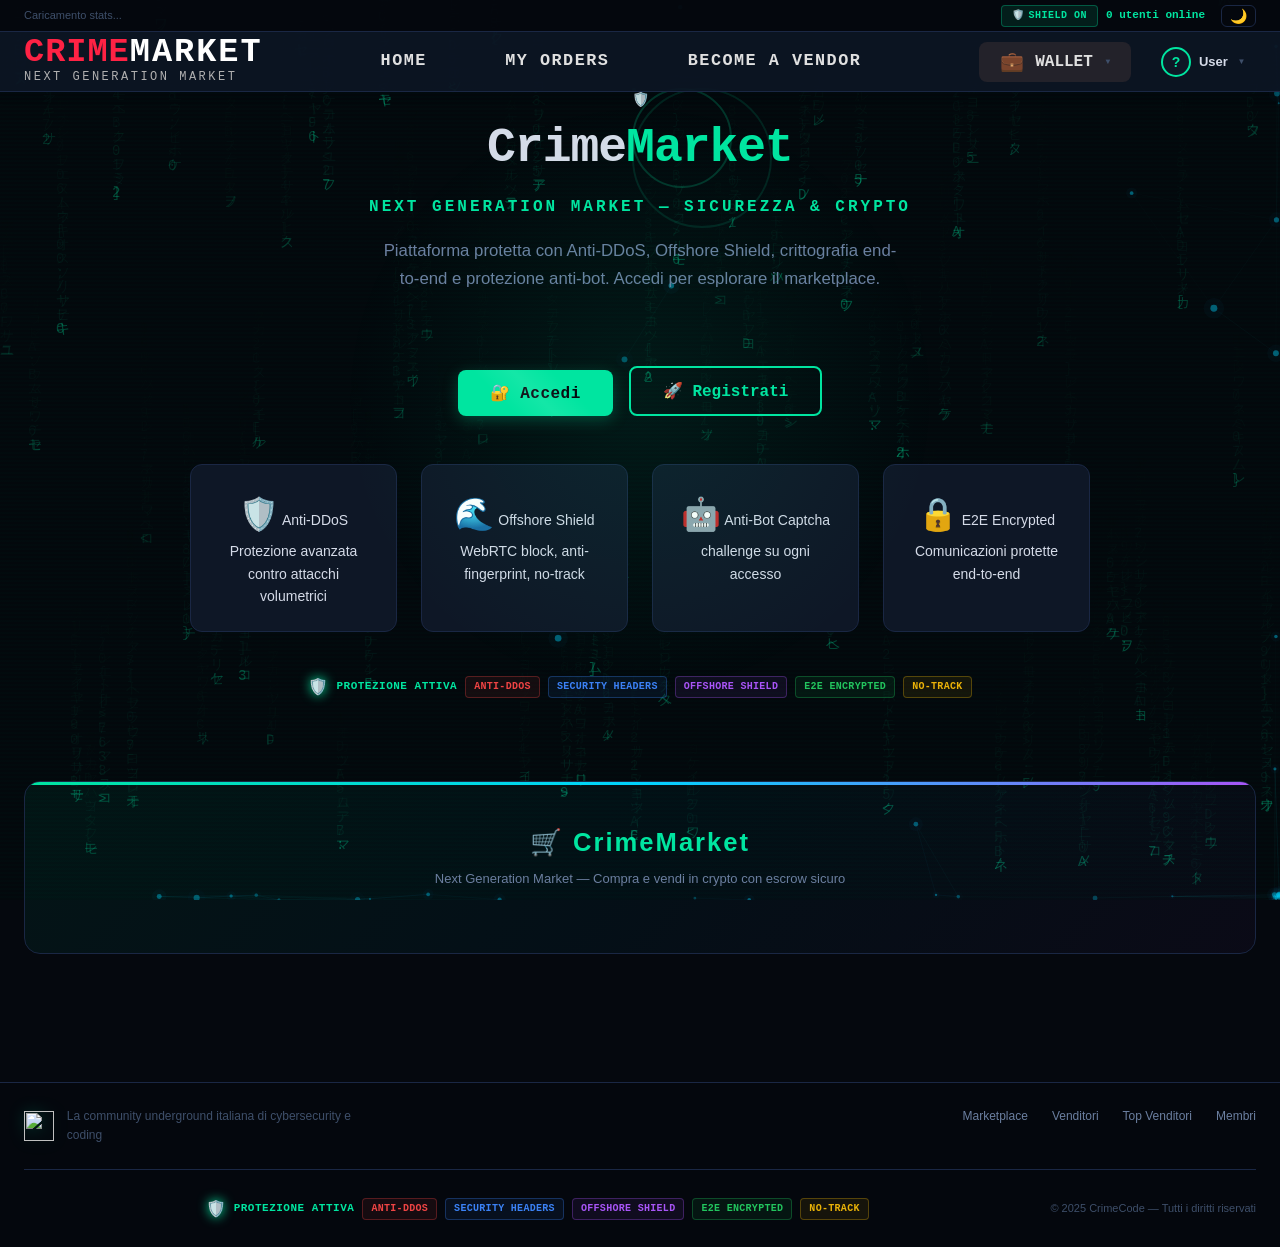
==== WebApplication1/wwwroot/index.html @ 262341f6 "Dashboard NEXUS: sidebar, account edit, avatar upload, ticket system, wallet UI, CSS/JS completi" ====
<!-- Account Dashboard -->
        <div id="pageDashboard" style="display:none">
            <div class="dashboard-container">
                <aside class="dashboard-sidebar">
                    <div class="dashboard-user">
                        <div class="dashboard-avatar" id="dashboardAvatar"></div>
                        <div class="dashboard-username" id="dashboardUsername">User</div>
                        <div class="dashboard-role" id="dashboardRole">User</div>
                    </div>
                    <nav class="dashboard-menu">
                        <a href="#" onclick="showDashboardSection('account')" id="dashAccountBtn"><span>👤</span> My account</a>
                        <a href="#" onclick="showDashboardSection('deposit')"><span>➕</span> Deposit</a>
                        <a href="#" onclick="showDashboardSection('orders')"><span>📋</span> My orders</a>
                        <a href="#" onclick="showDashboardSection('withdraw')"><span>💸</span> Withdraw</a>
                        <a href="#" onclick="showDashboardSection('messenger')"><span>💬</span> Messenger</a>
                        <a href="#" onclick="showDashboardSection('tickets')"><span>🎫</span> Tickets</a>
                        <a href="#" onclick="showDashboardSection('block')"><span>⛔</span> Block users</a>
                    </nav>
                </aside>
                <section class="dashboard-main" id="dashboardMain">
                    <!-- Sezioni dinamiche -->
                    <div id="dashboardSectionAccount" style="display:none">
                        <h2>My account</h2>
                        <div class="account-edit-form">
                            <div class="edit-avatar-block">
                                <div class="edit-avatar" id="editAvatar"></div>
                                <button class="btn btn-outline btn-sm" onclick="showModal('avatar')">Edit avatar</button>
                            </div>
                            <form onsubmit="saveAccountInfo(event)">
                                <div class="input-group"><label>Username</label><input type="text" id="editUsername" required></div>
                                <div class="input-group"><label>Email</label><input type="email" id="editEmail" required></div>
                                <div class="input-group"><label>Bio</label><textarea id="editBio" rows="2"></textarea></div>
                                <button type="submit" class="btn btn-primary">Save</button>
                            </form>
                        </div>
                    </div>
                    <div id="dashboardSectionTickets" style="display:none">
                        <div class="dashboard-tickets-header">
                            <h2>Tickets</h2>
                            <button class="btn btn-accent" onclick="showModal('newTicket')">+ New ticket</button>
                        </div>
                        <div id="dashboardTicketsList"></div>
                    </div>
                    <!-- Altre sezioni: deposit, orders, withdraw, messenger, block... -->
                </section>
            </div>
        </div>

        <!-- Modale nuovo ticket -->
        <div id="modalNewTicket" class="modal" style="display:none">
            <h2>New Ticket</h2>
            <form onsubmit="submitNewTicket(event)">
                <div class="input-group"><label>Subject</label><input type="text" id="ticketSubject" required></div>
                <div class="input-group"><label>Message</label><textarea id="ticketMessage" rows="4" required></textarea></div>
                <div class="modal-error" id="ticketError"></div>
                <button type="submit" class="btn btn-primary">Send</button>
            </form>
        </div>
<!DOCTYPE html>
<html lang="it">
<head>
    <meta charset="UTF-8">
    <meta name="viewport" content="width=device-width, initial-scale=1.0">
    <title>CrimeMarket — Next Generation Market</title>
    <link rel="icon" type="image/png" href="img/logo.png">
    <link rel="manifest" href="manifest.json">
    <meta name="theme-color" content="#0a0e17">
    <meta name="apple-mobile-web-app-capable" content="yes">
    <meta name="apple-mobile-web-app-status-bar-style" content="black-translucent">
    <link rel="apple-touch-icon" href="img/logo.png">
    <!-- Offshore / Privacy protections -->
    <meta name="referrer" content="no-referrer">
    <meta http-equiv="X-DNS-Prefetch-Control" content="off">
    <link rel="stylesheet" href="css/style.css">
</head>
<body>
    <!-- Animated cyber background -->
    <canvas id="cyberBg"></canvas>
    <div class="scanlines"></div>

    <!-- Top Bar -->
    <div class="topbar">
        <div class="topbar-inner">
            <div class="topbar-left">
                <span id="marketStatsBar">Caricamento stats...</span>
            </div>
            <div class="topbar-right">
                <span class="security-status" id="securityStatus" title="Protezione attiva: Anti-DDoS, Security Headers, Offshore Shield, WebRTC Block, No-Track">🛡️ <span class="security-status-text">SHIELD ON</span></span>
                <span id="onlineCount">0 utenti online</span>
                <button class="theme-toggle" id="themeToggle" onclick="toggleTheme()" title="Cambia tema">🌙</button>
            </div>
        </div>
    </div>


        <!-- Header CrimeMarket stile NEXUS -->
        <header class="header header-nexus">
            <div class="header-inner">
                <div class="header-left">
                    <a href="#" class="logo" onclick="navigate('home')">
                        <span class="logo-text"><span class="logo-x">CRIME</span>MARKET</span>
                        <span class="logo-sub">NEXT GENERATION MARKET</span>
                    </a>
                </div>
                <nav class="header-center">
                    <a href="#" onclick="navigate('marketplace')" class="nav-link" data-page="marketplace">HOME</a>
                    <a href="#" onclick="navigate('myOrders')" class="nav-link" data-page="myOrders">MY ORDERS</a>
                    <a href="#" onclick="navigate('vendors')" class="nav-link" data-page="vendors">BECOME A VENDOR</a>
                </nav>
                <div class="header-right">
                    <div class="wallet-dropdown" id="walletDropdown">
                        <button class="wallet-btn" onclick="toggleWalletDropdown()">
                            <span class="wallet-icon">💼</span> WALLET <span class="chevron">▼</span>
                        </button>
                        <div class="wallet-menu" id="walletMenu">
                            <div class="wallet-provider" onclick="connectWallet('telegram')"><img src="img/telegram.png" alt="Telegram Wallet"> Telegram Wallet</div>
                            <div class="wallet-provider" onclick="connectWallet('metamask')"><img src="img/metamask.png" alt="Metamask"> Metamask</div>
                            <div class="wallet-provider" onclick="connectWallet('tonkeeper')"><img src="img/ton.png" alt="Tonkeeper"> Tonkeeper</div>
                            <div class="wallet-divider"></div>
                            <div class="wallet-status" id="walletStatus">Nessun wallet collegato</div>
                            <div class="wallet-balance" id="walletBalance" style="display:none"></div>
                            <button class="btn btn-outline btn-sm" id="disconnectWalletBtn" style="display:none" onclick="disconnectWallet()">Disconnetti</button>
                        </div>
                    </div>
                    <div class="user-menu" id="userMenu">
                        <button class="user-menu-btn" onclick="toggleUserMenu()">
                            <div class="user-menu-avatar" id="userMenuAvatar">?</div>
                            <span id="userGreeting">User</span>
                            <span class="chevron">▼</span>
                        </button>
                        <div class="user-dropdown" id="userDropdown">
                            <a href="#" onclick="navigate('profile',{id:currentUser?.userId})">👤 Profilo</a>
                            <a href="#" onclick="navigate('messages')">✉️ Messaggi</a>
                            <a href="#" onclick="navigate('notifications')">🔔 Notifiche</a>
                            <a href="#" onclick="navigate('myOrders')">📋 Ordini</a>
                            <a href="#" onclick="navigate('wallet')">💰 Wallet</a>
                            <a href="#" onclick="navigate('wishlist')">❤️ Wishlist</a>
                            <a href="#" onclick="navigate('tickets')">🎫 Supporto</a>
                            <a href="#" id="vendorPanelLink" style="display:none" onclick="navigate('myListings')">📦 Vendor Panel</a>
                            <a href="#" id="vendorVouchersLink" style="display:none" onclick="navigate('vouchers')">🎟️ Voucher</a>
                            <a href="#" id="vendorStatsLink" style="display:none" onclick="navigate('vendorStats')">📊 Statistiche</a>
                            <a href="#" onclick="navigate('settings2fa')">🔐 2FA</a>
                            <a href="#" id="adminLink" style="display:none" onclick="navigate('admin')">⚙️ Admin</a>
                            <div class="dropdown-divider"></div>
                            <a href="#" onclick="logout()">🚪 Esci</a>
                        </div>
                    </div>
                </div>
            </div>
        </header>


    <!-- Main Content -->
    <main class="main" id="mainContent">

        <!-- Landing Page (visible when not logged in) -->
        <div id="pageLanding">
            <div class="landing-hero">
                <div class="landing-shield-anim">
                    <div class="shield-ring"></div>
                    <div class="shield-ring ring-2"></div>
                    <div class="shield-ring ring-3"></div>
                    <span class="shield-core">🛡️</span>
                </div>
                <h1 class="landing-title">Crime<span class="accent">Market</span></h1>
                <p class="landing-subtitle">Next Generation Market — Sicurezza & Crypto</p>
                <p class="landing-desc">Piattaforma protetta con Anti-DDoS, Offshore Shield, crittografia end-to-end e protezione anti-bot. Accedi per esplorare il marketplace.</p>
                <div class="landing-stats" id="landingStats"></div>
                <div class="landing-actions">
                    <button class="btn btn-primary btn-lg btn-glow" onclick="showModal('login')">🔐 Accedi</button>
                    <button class="btn btn-outline btn-lg" onclick="showModal('register')">🚀 Registrati</button>
                </div>
                <div class="landing-features">
                    <div class="landing-feature">
                        <span class="landing-feature-icon">🛡️</span>
                        <span class="landing-feature-title">Anti-DDoS</span>
                        <span class="landing-feature-desc">Protezione avanzata contro attacchi volumetrici</span>
                    </div>
                    <div class="landing-feature">
                        <span class="landing-feature-icon">🌊</span>
                        <span class="landing-feature-title">Offshore Shield</span>
                        <span class="landing-feature-desc">WebRTC block, anti-fingerprint, no-track</span>
                    </div>
                    <div class="landing-feature">
                        <span class="landing-feature-icon">🤖</span>
                        <span class="landing-feature-title">Anti-Bot</span>
                        <span class="landing-feature-desc">Captcha challenge su ogni accesso</span>
                    </div>
                    <div class="landing-feature">
                        <span class="landing-feature-icon">🔒</span>
                        <span class="landing-feature-title">E2E Encrypted</span>
                        <span class="landing-feature-desc">Comunicazioni protette end-to-end</span>
                    </div>
                </div>
                <div class="security-shield-bar landing-shield-bar">
                    <span class="shield-icon">🛡️</span>
                    <span class="shield-label">Protezione Attiva</span>
                    <span class="shield-tag ddos">Anti-DDoS</span>
                    <span class="shield-tag headers">Security Headers</span>
                    <span class="shield-tag offshore">Offshore Shield</span>
                    <span class="shield-tag encrypt">E2E Encrypted</span>
                    <span class="shield-tag notrack">No-Track</span>
                </div>
            </div>
        </div>

        <!-- Profile -->
        <div id="pageProfile" style="display:none">
            <div class="profile-detail" id="profileDetail"></div>
        </div>

        <!-- Notifications -->
        <div id="pageNotifications" style="display:none">
            <div class="page-header-row">
                <h2>🔔 Notifiche</h2>
                <button class="btn btn-outline btn-sm" onclick="markAllNotificationsRead()">Segna tutte come lette</button>
            </div>
            <div id="notificationsList"></div>
        </div>

        <!-- Messages -->
        <div id="pageMessages" style="display:none">
            <h2>✉️ Messaggi Privati</h2>
            <div id="messagesContent"></div>
        </div>

        <!-- Marketplace (Main page) -->
        <div id="pageMarketplace">
            <div class="market-hero">
                <h1>🛒 CrimeMarket</h1>
                <p>Next Generation Market — Compra e vendi in crypto con escrow sicuro</p>
                <div class="market-stats" id="marketStats"></div>
            </div>
            <div class="market-actions">
                <button class="btn btn-primary" onclick="showModal('newListing')" id="newListingBtn" style="display:none">+ Nuovo Annuncio</button>
                <button class="btn btn-accent" onclick="showModal('vendorApply')" id="vendorApplyBtn" style="display:none">🏪 Diventa Venditore</button>
                <button class="btn btn-outline" onclick="navigate('myListings')" id="myListingsBtn" style="display:none">📦 I Miei Annunci</button>
                <button class="btn btn-outline" onclick="navigate('myOrders')" id="myOrdersBtn" style="display:none">📋 I Miei Ordini</button>
            </div>
            <div class="marketplace-filters" id="marketplaceFilters"></div>
            <div class="marketplace-grid" id="marketplaceGrid"></div>
            <div class="pagination" id="marketplacePagination"></div>
        </div>

        <!-- Listing Detail -->
        <div id="pageListingDetail" style="display:none">
            <div class="listing-detail" id="listingDetail"></div>
        </div>

        <!-- Vendors List -->
        <div id="pageVendors" style="display:none">
            <h2>🏪 Venditori Verificati</h2>
            <p class="page-subtitle">Per diventare venditore: sottoscrizione una tantum di 50€ in crypto. Contatta admin su Telegram: <strong>@OpCrime1312</strong> / <strong>@JollyFraud</strong></p>
            <div class="vendors-grid" id="vendorsGrid"></div>
        </div>

        <!-- Vendor Profile -->
        <div id="pageVendorProfile" style="display:none">
            <div class="vendor-profile" id="vendorProfile"></div>
        </div>

        <!-- My Listings (vendor) -->
        <div id="pageMyListings" style="display:none">
            <div class="page-header-row">
                <h2>📦 I Miei Annunci</h2>
                <button class="btn btn-primary" onclick="showModal('newListing')">+ Nuovo Annuncio</button>
            </div>
            <div class="my-listings-grid" id="myListingsGrid"></div>
        </div>

        <!-- My Orders -->
        <div id="pageMyOrders" style="display:none">
            <h2>📋 I Miei Ordini</h2>
            <div class="orders-tabs">
                <button class="active" onclick="loadMyOrders('buying');setOrderTab(this)">🛒 Acquisti</button>
                <button onclick="loadMyOrders('selling');setOrderTab(this)">💰 Vendite</button>
            </div>
            <div class="orders-list" id="ordersList"></div>
        </div>

        <!-- Order Detail -->
        <div id="pageOrderDetail" style="display:none">
            <div class="order-detail" id="orderDetail"></div>
        </div>

        <!-- Leaderboard -->
        <div id="pageLeaderboard" style="display:none">
            <h2>🏆 Top Venditori</h2>
            <div class="leaderboard-tabs" id="leaderboardTabs">
                <button class="active" onclick="loadLeaderboard('rating');setLbTab(this)">⭐ Valutazione</button>
                <button onclick="loadLeaderboard('sales');setLbTab(this)">📦 Vendite</button>
                <button onclick="loadLeaderboard('reputation');setLbTab(this)">🔥 Reputazione</button>
            </div>
            <div class="leaderboard-list" id="leaderboardList"></div>
        </div>

        <!-- Members (online users) -->
        <div id="pageMembers" style="display:none">
            <h2>👥 Membri Online</h2>
            <div class="online-users-grid" id="onlineUsersGrid"></div>
        </div>

        <!-- Wallet -->
        <div id="pageWallet" style="display:none">
            <h2>💰 Crypto Wallet</h2>
            <div id="walletContent"></div>
        </div>

        <!-- Wishlist -->
        <div id="pageWishlist" style="display:none">
            <h2>❤️ Wishlist</h2>
            <div id="wishlistContent"></div>
        </div>

        <!-- Vouchers -->
        <div id="pageVouchers" style="display:none">
            <div class="page-header-row">
                <h2>🎟️ I Miei Voucher</h2>
                <button class="btn btn-primary" onclick="showCreateVoucherModal()">+ Nuovo Voucher</button>
            </div>
            <div id="vouchersContent"></div>
        </div>

        <!-- Vendor Stats -->
        <div id="pageVendorStats" style="display:none">
            <h2>📊 Statistiche Venditore</h2>
            <div id="vendorStatsContent"></div>
        </div>

        <!-- 2FA Settings -->
        <div id="page2FA" style="display:none">
            <h2>🔐 Autenticazione a Due Fattori (2FA)</h2>
            <div id="twofaContent"></div>
        </div>

        <!-- Support Tickets -->
        <div id="pageTickets" style="display:none">
            <div class="page-header-row">
                <h2>🎫 Supporto</h2>
                <button class="btn btn-primary" onclick="showCreateTicketForm()">+ Nuovo Ticket</button>
            </div>
            <div id="ticketsContent"></div>
        </div>

        <!-- Ticket Detail -->
        <div id="pageTicketDetail" style="display:none">
            <div id="ticketDetail"></div>
        </div>

        <!-- Admin -->
        <div id="pageAdmin" style="display:none">
            <div class="admin-panel" id="adminPanel"></div>
        </div>
    </main>

    <!-- Modals -->
    <div class="modal-overlay" id="modalOverlay" onclick="closeModal()">
        <div class="modal" onclick="event.stopPropagation()">
            <button class="modal-close" onclick="closeModal()">✕</button>

            <div id="modalLogin" style="display:none">
                <div class="auth-icon">
                    <svg width="48" height="48" viewBox="0 0 24 24" fill="none" stroke="var(--accent)" stroke-width="1.5"><rect x="3" y="11" width="18" height="11" rx="2"/><path d="M7 11V7a5 5 0 0 1 10 0v4"/><circle cx="12" cy="16" r="1"/></svg>
                </div>
                <h2>Accedi a CrimeCode</h2>
                <p class="auth-subtitle">Inserisci le tue credenziali per accedere</p>
                <form onsubmit="login(event)">
                    <div class="input-group">
                        <label for="loginEmail">Email</label>
                        <input type="email" id="loginEmail" placeholder="nome@email.com" required>
                    </div>
                    <div class="input-group">
                        <label for="loginPassword">Password</label>
                        <input type="password" id="loginPassword" placeholder="La tua password" required>
                    </div>
                    <div id="login2FAGroup" style="display:none">
                        <label for="login2FACode">Codice 2FA</label>
                        <input type="text" id="login2FACode" placeholder="000000" maxlength="6" autocomplete="one-time-code">
                    </div>
                    <div class="captcha-box" id="loginCaptcha">
                        <label class="captcha-label">🤖 Verifica Anti-Bot</label>
                        <div class="captcha-challenge" id="loginCaptchaChallenge"></div>
                        <input type="text" id="loginCaptchaAnswer" placeholder="Inserisci la risposta" required autocomplete="off">
                    </div>
                    <div class="modal-error" id="loginError"></div>
                    <button type="submit" class="btn btn-primary btn-full btn-glow">Accedi</button>
                </form>
                <div class="auth-divider"><span>oppure</span></div>
                <p class="modal-footer-text">Non hai un account? <a href="#" onclick="showModal('register')">Crea account</a></p>
            </div>

            <div id="modalRegister" style="display:none">
                <div class="auth-icon">
                    <svg width="48" height="48" viewBox="0 0 24 24" fill="none" stroke="var(--accent-cyan)" stroke-width="1.5"><path d="M16 21v-2a4 4 0 0 0-4-4H6a4 4 0 0 0-4 4v2"/><circle cx="9" cy="7" r="4"/><line x1="19" y1="8" x2="19" y2="14"/><line x1="22" y1="11" x2="16" y2="11"/></svg>
                </div>
                <h2>Unisciti a CrimeCode</h2>
                <p class="auth-subtitle">Crea il tuo account per accedere al marketplace</p>
                <form onsubmit="register(event)">
                    <div class="input-group">
                        <label for="regUsername">Username</label>
                        <input type="text" id="regUsername" placeholder="Scegli un username" required minlength="3">
                    </div>
                    <div class="input-group">
                        <label for="regEmail">Email</label>
                        <input type="email" id="regEmail" placeholder="nome@email.com" required>
                    </div>
                    <div class="input-group">
                        <label for="regPassword">Password</label>
                        <input type="password" id="regPassword" placeholder="Minimo 6 caratteri" required minlength="6">
                    </div>
                    <div class="captcha-box" id="registerCaptcha">
                        <label class="captcha-label">🤖 Verifica Anti-Bot</label>
                        <div class="captcha-challenge" id="registerCaptchaChallenge"></div>
                        <input type="text" id="registerCaptchaAnswer" placeholder="Inserisci la risposta" required autocomplete="off">
                    </div>
                    <div class="modal-error" id="registerError"></div>
                    <button type="submit" class="btn btn-primary btn-full btn-glow">Crea Account</button>
                </form>
                <div class="auth-divider"><span>oppure</span></div>
                <p class="modal-footer-text">Hai già un account? <a href="#" onclick="showModal('login')">Accedi</a></p>
            </div>


            <div id="modalSendMessage" style="display:none">
                <h2>✉️ Invia Messaggio</h2>
                <form onsubmit="sendMessageFromModal(event)">
                    <input type="hidden" id="msgReceiverId">
                    <p class="modal-sub" id="msgReceiverName"></p>
                    <textarea id="msgContent" placeholder="Scrivi il messaggio..." rows="4" required></textarea>
                    <div class="modal-error" id="msgError"></div>
                    <button type="submit" class="btn btn-primary btn-full">Invia</button>
                </form>
            </div>

            <div id="modalAvatar" style="display:none">
                <h2>📷 Cambia Avatar</h2>
                <form onsubmit="uploadAvatar(event)">
                    <div class="avatar-preview" id="avatarPreview"></div>
                    <input type="file" id="avatarFile" accept=".jpg,.jpeg,.png,.gif,.webp">
                    <p class="modal-sub">Max 2 MB — JPG, PNG, GIF, WEBP</p>
                    <div class="modal-error" id="avatarError"></div>
                    <button type="submit" class="btn btn-primary btn-full">Carica</button>
                    <button type="button" class="btn btn-danger btn-full" onclick="removeAvatar()">Rimuovi avatar</button>
                </form>
            </div>

            <div id="modalNewListing" style="display:none">
                <h2>🛒 Nuovo Annuncio</h2>
                <form onsubmit="createListing(event)">
                    <input type="text" id="listingTitle" placeholder="Titolo" required minlength="3">
                    <textarea id="listingDesc" placeholder="Descrizione dettagliata..." rows="5" required></textarea>
                    <div class="form-row">
                        <input type="number" id="listingPrice" placeholder="Prezzo" min="0.0001" step="0.0001" required>
                        <select id="listingCurrency" required>
                            <option value="BTC">BTC</option>
                            <option value="ETH">ETH</option>
                            <option value="USDT" selected>USDT</option>
                            <option value="LTC">LTC</option>
                            <option value="XMR">XMR</option>
                        </select>
                    </div>
                    <div class="form-row">
                        <select id="listingType" required>
                            <option value="Digital">🖥️ Digitale</option>
                            <option value="Physical">📦 Fisico</option>
                            <option value="Service">⚙️ Servizio</option>
                        </select>
                        <select id="listingDelivery" required>
                            <option value="Instant">⚡ Consegna Istantanea</option>
                            <option value="Manual">🤝 Consegna Manuale</option>
                            <option value="Shipping">🚚 Spedizione</option>
                        </select>
                    </div>
                    <select id="listingCategory" required></select>
                    <input type="number" id="listingStock" placeholder="Quantità disponibile" min="1" value="1">
                    <input type="url" id="listingImage" placeholder="URL immagine (opzionale)">
                    <textarea id="listingDigitalContent" placeholder="Contenuto digitale (auto-consegnato all'acquirente dopo pagamento)" rows="3" style="display:none"></textarea>
                    <input type="text" id="listingShippingInfo" placeholder="Info spedizione (tempi, metodi...)" style="display:none">
                    <div class="modal-error" id="listingError"></div>
                    <button type="submit" class="btn btn-primary btn-full">Pubblica Annuncio</button>
                </form>
            </div>

            <div id="modalVendorApply" style="display:none">
                <h2>🏪 Diventa Venditore</h2>
                <div class="vendor-apply-info">
                    <p>Per diventare venditore verificato su CrimeCode Market è richiesta una sottoscrizione una tantum di <strong>50€ in crypto</strong>.</p>
                    <p>Contatta un admin su Telegram per il pagamento:</p>
                    <div class="telegram-contacts">
                        <a href="https://t.me/OpCrime1312" target="_blank" rel="noopener" class="btn btn-accent">📱 @OpCrime1312</a>
                        <a href="https://t.me/JollyFraud" target="_blank" rel="noopener" class="btn btn-accent">📱 @JollyFraud</a>
                    </div>
                    <p class="modal-sub">Dopo il pagamento, compila il form e la tua richiesta verrà approvata dallo staff.</p>
                </div>
                <form onsubmit="submitVendorApplication(event)">
                    <input type="text" id="vendorTelegram" placeholder="Il tuo username Telegram (senza @)" required>
                    <textarea id="vendorMotivation" placeholder="Perché vuoi vendere su CrimeCode?" rows="3" required></textarea>
                    <input type="text" id="vendorSpecialization" placeholder="Cosa vendi? (es: accounts, tools, guides...)">
                    <div class="modal-error" id="vendorError"></div>
                    <button type="submit" class="btn btn-primary btn-full">Invia Richiesta</button>
                </form>
            </div>

            <div id="modalOrderCreate" style="display:none">
                <h2>🛒 Conferma Ordine</h2>
                <div id="orderCreateContent"></div>
            </div>

            <div id="modalReputation" style="display:none">
                <h2>⭐ Dai Reputazione</h2>
                <form onsubmit="submitReputation(event)">
                    <input type="hidden" id="repUserId">
                    <p class="modal-sub" id="repUserName"></p>
                    <div class="rep-buttons">
                        <button type="button" class="rep-btn rep-pos" onclick="setRepPoints(1)">👍 +1</button>
                        <button type="button" class="rep-btn rep-neg" onclick="setRepPoints(-1)">👎 -1</button>
                    </div>
                    <input type="hidden" id="repPoints" value="1">
                    <input type="text" id="repComment" placeholder="Commento (opzionale)" maxlength="200">
                    <div class="modal-error" id="repError"></div>
                    <button type="submit" class="btn btn-primary btn-full">Conferma</button>
                </form>
            </div>

            <div id="modalCreateVoucher" style="display:none">
                <h2>🎟️ Nuovo Voucher</h2>
                <form onsubmit="createVoucher(event)">
                    <input type="text" id="voucherCode" placeholder="Codice voucher (es: SCONTO20)" required minlength="3" maxlength="30" style="text-transform:uppercase">
                    <input type="number" id="voucherDiscount" placeholder="Sconto %" min="1" max="100" required>
                    <input type="number" id="voucherMaxDiscount" placeholder="Sconto massimo in crypto (opzionale)" min="0" step="0.0001">
                    <input type="number" id="voucherMaxUses" placeholder="Utilizzi massimi (opzionale)" min="1">
                    <input type="date" id="voucherExpiry" placeholder="Scadenza (opzionale)">
                    <select id="voucherListing">
                        <option value="">Tutti i miei annunci</option>
                    </select>
                    <div class="modal-error" id="voucherError"></div>
                    <button type="submit" class="btn btn-primary btn-full">Crea Voucher</button>
                </form>
            </div>
        </div>
    </div>

    <!-- Footer -->
    <footer class="footer">
        <div class="footer-inner">
            <div class="footer-top">
                <div class="footer-brand">
                    <img src="img/logo.png" alt="" class="footer-logo">
                    <p>La community underground italiana di cybersecurity e coding</p>
                </div>
                <div class="footer-links">
                    <a href="#" onclick="navigate('marketplace')">Marketplace</a>
                    <a href="#" onclick="navigate('vendors')">Venditori</a>
                    <a href="#" onclick="navigate('leaderboard')">Top Venditori</a>
                    <a href="#" onclick="navigate('members')">Membri</a>
                </div>
            </div>
            <div class="footer-bottom">
                <div class="footer-stats" id="footerStats"></div>
                <div class="security-shield-bar" id="securityShieldBar">
                    <span class="shield-icon">🛡️</span>
                    <span class="shield-label">Protezione Attiva</span>
                    <span class="shield-tag ddos">Anti-DDoS</span>
                    <span class="shield-tag headers">Security Headers</span>
                    <span class="shield-tag offshore">Offshore Shield</span>
                    <span class="shield-tag encrypt">E2E Encrypted</span>
                    <span class="shield-tag notrack">No-Track</span>
                </div>
                <p>&copy; 2025 CrimeCode — Tutti i diritti riservati</p>
            </div>
        </div>
    </footer>

    <script src="js/cyber-bg.js"></script>
    <script src="js/app.js"></script>

    <!-- Chat Widget -->
    <div class="chat-widget" id="chatWidget" style="display:none">
        <div class="chat-widget-header">
            <span class="chat-widget-title" id="chatWidgetTitle">💬 Chat Live</span>
            <div class="chat-widget-actions">
                <button class="chat-widget-btn" onclick="chatGoBack()" id="chatBackBtn" style="display:none">←</button>
                <button class="chat-widget-btn" onclick="toggleChatWidget()">✕</button>
            </div>
        </div>
        <div class="chat-widget-body" id="chatWidgetBody">
            <div class="chat-contacts-list" id="chatContactsList"></div>
        </div>
        <div class="chat-widget-input" id="chatWidgetInput" style="display:none">
            <input type="text" id="chatMsgInput" placeholder="Scrivi un messaggio..." onkeydown="if(event.key==='Enter')sendChatFromWidget()" maxlength="1000">
            <button onclick="sendChatFromWidget()">➤</button>
        </div>
    </div>

    <!-- Toast Container -->
    <div class="toast-container" id="toastContainer"></div>
</body>
</html>
---- WebApplication1/wwwroot/css/style.css ----
/* === HEADER CRIMEMARKET NEXUS STYLE === */
.header-nexus {
    background: #18171c;
    border-bottom: 1.5px solid #23222a;
    box-shadow: 0 2px 12px 0 rgba(0,0,0,0.12);
}

/* === DASHBOARD & SIDEBAR NEXUS STYLE === */
.dashboard-container {
    display: flex;
    min-height: 80vh;
    background: #181c24;
    border-radius: 18px;
    box-shadow: 0 2px 16px 0 #000a;
    margin: 32px auto 0 auto;
    max-width: 1200px;
    overflow: hidden;
}
.dashboard-sidebar {
    width: 260px;
    background: #1e2330;
    color: #fff;
    display: flex;
    flex-direction: column;
    align-items: center;
    padding: 32px 0 0 0;
    border-right: 1.5px solid #23283a;
    min-height: 80vh;
}
.dashboard-avatar {
    width: 92px;
    height: 92px;
    border-radius: 50%;
    object-fit: cover;
    border: 3px solid #3e8cff;
    margin-bottom: 18px;
    background: #23283a;
}
.dashboard-username {
    font-size: 1.2rem;
    font-weight: 600;
    margin-bottom: 8px;
    color: #fff;
}
.dashboard-menu {
    margin-top: 32px;
    width: 100%;
}
.dashboard-menu ul {
    list-style: none;
    padding: 0;
    margin: 0;
}
.dashboard-menu li {
    padding: 14px 0 14px 36px;
    font-size: 1.08rem;
    color: #b6c2e0;
    cursor: pointer;
    transition: background 0.18s, color 0.18s;
    border-left: 3px solid transparent;
}
.dashboard-menu li.active, .dashboard-menu li:hover {
    background: #23283a;
    color: #3e8cff;
    border-left: 3px solid #3e8cff;
}
.dashboard-sidebar .dashboard-logout {
    margin-top: auto;
    margin-bottom: 32px;
    color: #ff4d4f;
    font-weight: 500;
    cursor: pointer;
    transition: color 0.18s;
}
.dashboard-sidebar .dashboard-logout:hover {
    color: #ff7875;
}
.dashboard-main {
    flex: 1;
    padding: 40px 48px;
    background: #181c24;
    color: #e6eaf3;
    min-width: 0;
}
.account-edit {
    max-width: 420px;
    margin: 0 auto;
    background: #23283a;
    padding: 32px 28px 28px 28px;
    border-radius: 14px;
    box-shadow: 0 2px 8px 0 #0004;
}
.account-edit label {
    display: block;
    margin-bottom: 8px;
    color: #b6c2e0;
    font-size: 1rem;
}
.account-edit input[type="text"],
.account-edit input[type="email"] {
    width: 100%;
    padding: 10px 12px;
    border-radius: 7px;
    border: 1.5px solid #2e3448;
    background: #181c24;
    color: #e6eaf3;
    margin-bottom: 18px;
    font-size: 1rem;
    transition: border 0.18s;
}
.account-edit input[type="text"]:focus,
.account-edit input[type="email"]:focus {
    border: 1.5px solid #3e8cff;
    outline: none;
}
.account-edit .avatar-upload-label {
    display: block;
    margin-bottom: 10px;
    color: #b6c2e0;
    font-size: 1rem;
}
.account-edit .avatar-upload {
    display: flex;
    align-items: center;
    gap: 16px;
    margin-bottom: 18px;
}
.account-edit .avatar-upload img {
    width: 56px;
    height: 56px;
    border-radius: 50%;
    object-fit: cover;
    border: 2px solid #3e8cff;
}
.account-edit .avatar-upload input[type="file"] {
    color: #b6c2e0;
}
.account-edit button {
    background: #3e8cff;
    color: #fff;
    border: none;
    border-radius: 7px;
    padding: 10px 22px;
    font-size: 1rem;
    font-weight: 600;
    cursor: pointer;
    transition: background 0.18s;
}
.account-edit button:hover {
    background: #2566c7;
}
.tickets-section {
    max-width: 700px;
    margin: 0 auto;
    background: #23283a;
    padding: 32px 28px 28px 28px;
    border-radius: 14px;
    box-shadow: 0 2px 8px 0 #0004;
}
.tickets-header {
    display: flex;
    justify-content: space-between;
    align-items: center;
    margin-bottom: 18px;
}
.tickets-header h2 {
    font-size: 1.2rem;
    color: #e6eaf3;
    margin: 0;
}
.tickets-header button {
    background: #3e8cff;
    color: #fff;
    border: none;
    border-radius: 7px;
    padding: 8px 18px;
    font-size: 1rem;
    font-weight: 500;
    cursor: pointer;
    transition: background 0.18s;
}
.tickets-header button:hover {
    background: #2566c7;
}
.tickets-list {
    width: 100%;
    border-collapse: collapse;
}
.tickets-list th, .tickets-list td {
    padding: 10px 8px;
    text-align: left;
}
.tickets-list th {
    color: #b6c2e0;
    font-weight: 600;
    border-bottom: 1.5px solid #2e3448;
}
.tickets-list tr {
    border-bottom: 1px solid #23283a;
}
.tickets-list tr:last-child {
    border-bottom: none;
}
.tickets-list td {
    color: #e6eaf3;
    font-size: 0.98rem;
}
.ticket-status-open {
    color: #3e8cff;
    font-weight: 600;
}
.ticket-status-closed {
    color: #ff4d4f;
    font-weight: 600;
}
.ticket-status-pending {
    color: #ffb300;
    font-weight: 600;
}
.modal {
    display: none;
    position: fixed;
    z-index: 1000;
    left: 0;
    top: 0;
    width: 100vw;
    height: 100vh;
    background: rgba(24,28,36,0.92);
    justify-content: center;
    align-items: center;
}
.modal.active {
    display: flex;
}
.modal-content {
    background: #23283a;
    padding: 32px 28px 28px 28px;
    border-radius: 14px;
    box-shadow: 0 2px 16px 0 #000a;
    min-width: 340px;
    max-width: 98vw;
}
.modal-content h3 {
    color: #e6eaf3;
    margin-top: 0;
}
.modal-content label {
    color: #b6c2e0;
    font-size: 1rem;
    margin-bottom: 6px;
    display: block;
}
.modal-content input[type="text"],
.modal-content textarea {
    width: 100%;
    padding: 10px 12px;
    border-radius: 7px;
    border: 1.5px solid #2e3448;
    background: #181c24;
    color: #e6eaf3;
    margin-bottom: 18px;
    font-size: 1rem;
    transition: border 0.18s;
}
.modal-content input[type="text"]:focus,
.modal-content textarea:focus {
    border: 1.5px solid #3e8cff;
    outline: none;
}
.modal-content button {
    background: #3e8cff;
    color: #fff;
    border: none;
    border-radius: 7px;
    padding: 10px 22px;
    font-size: 1rem;
    font-weight: 600;
    cursor: pointer;
    transition: background 0.18s;
}
.modal-content button:hover {
    background: #2566c7;
}
.modal-close {
    position: absolute;
    top: 18px;
    right: 24px;
    font-size: 1.5rem;
    color: #b6c2e0;
    cursor: pointer;
    transition: color 0.18s;
}
.modal-close:hover {
    color: #ff4d4f;
}
@media (max-width: 900px) {
    .dashboard-container {
        flex-direction: column;
        min-height: unset;
        max-width: 98vw;
    }
    .dashboard-sidebar {
        width: 100%;
        min-height: unset;
        flex-direction: row;
        justify-content: space-between;
        align-items: center;
        padding: 18px 18px 0 18px;
        border-right: none;
        border-bottom: 1.5px solid #23283a;
    }
    .dashboard-menu {
        margin-top: 0;
    }
    .dashboard-main {
        padding: 24px 8vw;
    }
}
@media (max-width: 600px) {
    .dashboard-main, .account-edit, .tickets-section, .modal-content {
        padding: 16px 4vw;
    }
    .dashboard-sidebar {
        flex-direction: column;
        align-items: flex-start;
        padding: 12px 8px 0 8px;
    }
    .dashboard-avatar {
        width: 64px;
        height: 64px;
    }
}
.header-inner {
    display: flex;
    align-items: center;
    justify-content: space-between;
    height: 60px;
    padding: 0 2.5rem;
    gap: 0;
}
.header-left .logo {
    display: flex;
    flex-direction: column;
    align-items: flex-start;
    text-decoration: none;
}
.logo-text {
    font-family: 'Orbitron', 'JetBrains Mono', monospace;
    font-size: 2.1rem;
    font-weight: 900;
    letter-spacing: 2px;
    color: #fff;
    line-height: 1;
}
.logo-x {
    color: #ff2244;
    letter-spacing: 1px;
}
.logo-sub {
    font-size: 0.75rem;
    color: #b0b0b0;
    font-family: 'JetBrains Mono', monospace;
    margin-top: -2px;
    letter-spacing: 2.5px;
}
.header-center {
    display: flex;
    align-items: center;
    gap: 2.5rem;
    flex: 1;
    justify-content: center;
}
.header-center .nav-link {
    color: #e0e0e0;
    font-family: 'JetBrains Mono', monospace;
    font-size: 1.05rem;
    font-weight: 700;
    letter-spacing: 1.5px;
    padding: 0.2rem 1.2rem;
    border-radius: 6px;
    transition: background 0.18s, color 0.18s;
    text-transform: uppercase;
}
.header-center .nav-link:hover, .header-center .nav-link.active {
    background: #23222a;
    color: #ff2244;
}
.header-right {
    display: flex;
    align-items: center;
    gap: 1.2rem;
}
.wallet-dropdown {
    position: relative;
}
.wallet-btn {
    background: #23222a;
    color: #e0e0e0;
    font-family: 'JetBrains Mono', monospace;
    font-size: 1rem;
    font-weight: 700;
    border: none;
    border-radius: 8px;
    padding: 0.5rem 1.3rem;
    display: flex;
    align-items: center;
    gap: 0.7rem;
    cursor: pointer;
    transition: background 0.18s, color 0.18s;
}
.wallet-btn:hover {
    background: #ff2244;
    color: #fff;
}
.wallet-icon {
    font-size: 1.2rem;
}
.wallet-menu {
    display: none;
    position: absolute;
    right: 0;
    top: 110%;
    min-width: 220px;
    background: #23222a;
    border-radius: 10px;
    box-shadow: 0 8px 32px 0 rgba(0,0,0,0.25);
    padding: 1rem 0.7rem 0.7rem 0.7rem;
    z-index: 100;
}
.wallet-dropdown.open .wallet-menu {
    display: block;
}
.wallet-provider {
    display: flex;
    align-items: center;
    gap: 0.7rem;
    padding: 0.5rem 0.7rem;
    border-radius: 7px;
    cursor: pointer;
    font-size: 1rem;
    font-family: 'JetBrains Mono', monospace;
    color: #fff;
    transition: background 0.18s, color 0.18s;
}
.wallet-provider img {
    width: 26px; height: 26px; border-radius: 5px; background: #fff;
}
.wallet-provider:hover {
    background: #ff2244;
    color: #fff;
}
.wallet-divider {
    border-top: 1px solid #35343c;
    margin: 0.7rem 0 0.5rem 0;
}
.wallet-status {
    color: #b0b0b0;
    font-size: 0.95rem;
    margin-bottom: 0.3rem;
}
.wallet-balance {
    color: #00e5a0;
    font-size: 1.1rem;
    font-family: 'JetBrains Mono', monospace;
    margin-bottom: 0.5rem;
}
.user-menu {
    position: relative;
}
.user-menu-btn {
    background: #23222a;
    color: #e0e0e0;
    font-family: 'JetBrains Mono', monospace;
    font-size: 1rem;
    font-weight: 700;
    border: none;
    border-radius: 8px;
    padding: 0.5rem 1.1rem;
    display: flex;
    align-items: center;
    gap: 0.7rem;
    cursor: pointer;
    transition: background 0.18s, color 0.18s;
}
.user-menu-btn:hover {
    background: #ff2244;
    color: #fff;
}
.user-menu-avatar {
    width: 28px; height: 28px; border-radius: 50%; background: #18171c; color: #ff2244; display: flex; align-items: center; justify-content: center; font-weight: 900; font-size: 1.1rem; }
.user-dropdown {
    display: none;
    position: absolute;
    right: 0;
    top: 110%;
    min-width: 200px;
    background: #23222a;
    border-radius: 10px;
    box-shadow: 0 8px 32px 0 rgba(0,0,0,0.25);
    padding: 0.7rem 0.7rem 0.7rem 0.7rem;
    z-index: 100;
}
.user-menu.open .user-dropdown {
    display: block;
}
.user-dropdown a {
    display: block;
    color: #fff;
    font-family: 'JetBrains Mono', monospace;
    font-size: 1rem;
    padding: 0.5rem 0.7rem;
    border-radius: 7px;
    transition: background 0.18s, color 0.18s;
}
.user-dropdown a:hover {
    background: #ff2244;
    color: #fff;
}
.dropdown-divider, .wallet-divider {
    border-top: 1px solid #35343c;
    margin: 0.7rem 0 0.5rem 0;
}
.chevron { font-size: 0.9em; color: #b0b0b0; margin-left: 0.2em; }

@media (max-width: 900px) {
    .header-inner { padding: 0 0.7rem; }
    .header-center { gap: 1.1rem; }
    .logo-text { font-size: 1.3rem; }
}
@media (max-width: 600px) {
    .header-inner { flex-direction: column; height: auto; gap: 0.5rem; }
    .header-center { flex-direction: column; gap: 0.5rem; }
    .header-right { flex-direction: column; gap: 0.5rem; }
}
/* === CrimeCode Forum — craxpro.to Inspired Dark Underground Theme === */
@import url('https://fonts.googleapis.com/css2?family=JetBrains+Mono:wght@400;700&family=Inter:wght@400;500;600;700&family=Orbitron:wght@400;700;900&display=swap');

:root {
    --bg-primary: #05080e;
    --bg-secondary: #0a0f1a;
    --bg-card: #0e1726;
    --bg-card-hover: #142035;
    --bg-input: #0c1220;
    --bg-glass: rgba(14, 23, 38, 0.85);
    --accent: #00e5a0;
    --accent-dim: #00b87d;
    --accent-glow: rgba(0, 229, 160, 0.12);
    --accent-cyan: #00d4ff;
    --accent-red: #ff2244;
    --accent-purple: #a855f7;
    --accent-yellow: #fbbf24;
    --accent-orange: #f97316;
    --red-glow: rgba(255, 34, 68, 0.25);
    --cyan-glow: rgba(0, 212, 255, 0.1);
    --text-primary: #d5dbe8;
    --text-secondary: #6b7fa0;
    --text-muted: #3e4f6a;
    --border: #1a2744;
    --border-glow: #1e3a60;
    --danger: #ff2244;
    --warning: #ff9900;
    --success: #00e5a0;
    --radius: 10px;
    --radius-sm: 6px;
    --radius-lg: 16px;
    --shadow: 0 4px 30px rgba(0,0,0,0.6);
    --shadow-glow: 0 0 20px rgba(0,229,160,0.08);
    --circuit-color: rgba(0, 229, 160, 0.06);
    --header-h: 60px;
    --topbar-h: 32px;
}

* { margin: 0; padding: 0; box-sizing: border-box; }

body {
    font-family: 'Inter', sans-serif;
    background: var(--bg-primary);
    color: var(--text-primary);
    min-height: 100vh;
    display: flex;
    flex-direction: column;
    position: relative;
    font-size: 14px;
    line-height: 1.6;
}

a { color: var(--accent); text-decoration: none; transition: color 0.2s; }
a:hover { color: var(--accent-cyan); }

/* === Animated Cyber Background === */
#cyberBg {
    position: fixed;
    inset: 0;
    z-index: 0;
    pointer-events: none;
}

.scanlines {
    position: fixed;
    inset: 0;
    background: repeating-linear-gradient(
        0deg,
        transparent,
        transparent 2px,
        rgba(0, 229, 160, 0.015) 2px,
        rgba(0, 229, 160, 0.015) 4px
    );
    z-index: 0;
    pointer-events: none;
}

/* === Topbar === */
.topbar {
    position: fixed;
    top: 0;
    left: 0;
    right: 0;
    height: var(--topbar-h);
    background: rgba(5, 8, 14, 0.95);
    border-bottom: 1px solid var(--border);
    z-index: 1000;
    font-size: 11px;
    color: var(--text-muted);
}
.topbar-inner {
    max-width: 1280px;
    margin: 0 auto;
    padding: 0 1.5rem;
    height: 100%;
    display: flex;
    align-items: center;
    justify-content: space-between;
}
.topbar-left { display: flex; gap: 1.5rem; }
.topbar-right { color: var(--accent); font-weight: 600; font-family: 'JetBrains Mono', monospace; }

/* Security Status Badge (topbar) */
.security-status {
    display: inline-flex;
    align-items: center;
    gap: 4px;
    padding: 2px 10px;
    border-radius: 4px;
    font-size: 10px;
    font-weight: 700;
    text-transform: uppercase;
    letter-spacing: 0.5px;
    background: rgba(0,229,160,0.1);
    border: 1px solid rgba(0,229,160,0.3);
    color: var(--accent);
    cursor: default;
    animation: shieldBlink 3s ease-in-out infinite;
}
@keyframes shieldBlink {
    0%, 100% { border-color: rgba(0,229,160,0.3); box-shadow: none; }
    50% { border-color: rgba(0,229,160,0.6); box-shadow: 0 0 8px rgba(0,229,160,0.15); }
}
.security-status-text { font-family: 'JetBrains Mono', monospace; }

/* === Header === */
.header {
    position: fixed;
    top: var(--topbar-h);
    left: 0;
    right: 0;
    height: var(--header-h);
    background: var(--bg-glass);
    backdrop-filter: blur(20px);
    -webkit-backdrop-filter: blur(20px);
    border-bottom: 1px solid var(--border);
    z-index: 999;
}
.header-inner {
    max-width: 1280px;
    margin: 0 auto;
    padding: 0 1.5rem;
    height: 100%;
    display: flex;
    align-items: center;
    gap: 1rem;
}

.logo { display: flex; align-items: center; flex-shrink: 0; }
.logo-img { height: 36px; filter: drop-shadow(0 0 8px rgba(0,229,160,0.3)); transition: filter 0.3s; }
.logo:hover .logo-img { filter: drop-shadow(0 0 16px rgba(0,229,160,0.5)); }

/* === Main Nav === */
.main-nav {
    display: flex;
    align-items: center;
    gap: 0.25rem;
    margin-left: 1rem;
}
.nav-link {
    padding: 0.5rem 0.9rem;
    border-radius: var(--radius-sm);
    color: var(--text-secondary);
    font-size: 13px;
    font-weight: 500;
    transition: all 0.2s;
    white-space: nowrap;
}
.nav-link:hover {
    color: var(--text-primary);
    background: rgba(0, 229, 160, 0.06);
}
.nav-link.active {
    color: var(--accent);
    background: var(--accent-glow);
}

/* === Search Bar === */
.search-bar {
    display: flex;
    align-items: center;
    margin-left: auto;
    background: var(--bg-input);
    border: 1px solid var(--border);
    border-radius: 20px;
    overflow: hidden;
    transition: border-color 0.3s;
}
.search-bar:focus-within { border-color: var(--accent); box-shadow: 0 0 12px var(--accent-glow); }
.search-bar input {
    background: transparent;
    border: none;
    color: var(--text-primary);
    padding: 0.4rem 0.8rem;
    width: 160px;
    font-size: 12px;
    outline: none;
    font-family: inherit;
}
.search-bar input::placeholder { color: var(--text-muted); }
.search-bar button {
    background: none;
    border: none;
    color: var(--text-muted);
    cursor: pointer;
    padding: 0.4rem 0.6rem;
    font-size: 14px;
    transition: color 0.2s;
}
.search-bar button:hover { color: var(--accent); }

/* === Header Nav (auth buttons / user area) === */
.header-nav { display: flex; align-items: center; gap: 0.6rem; }
.header-nav-logged { gap: 0.4rem; }

.btn {
    display: inline-flex;
    align-items: center;
    justify-content: center;
    gap: 0.4rem;
    padding: 0.5rem 1.2rem;
    border-radius: var(--radius-sm);
    font-size: 13px;
    font-weight: 600;
    cursor: pointer;
    border: none;
    transition: all 0.25s;
    font-family: inherit;
    white-space: nowrap;
}
.btn-primary {
    background: linear-gradient(135deg, var(--accent), var(--accent-dim));
    color: #03060b;
    box-shadow: 0 2px 12px var(--accent-glow);
}
.btn-primary:hover {
    transform: translateY(-1px);
    box-shadow: 0 4px 20px rgba(0,229,160,0.25);
}
.btn-outline {
    background: transparent;
    color: var(--accent);
    border: 1px solid var(--accent);
}
.btn-outline:hover { background: var(--accent-glow); }
.btn-danger { background: var(--danger); color: #fff; }
.btn-danger:hover { box-shadow: 0 2px 12px var(--red-glow); }
.btn-sm { padding: 0.35rem 0.8rem; font-size: 12px; }
.btn-full { width: 100%; }

.btn-icon {
    background: none;
    border: none;
    color: var(--text-secondary);
    cursor: pointer;
    font-size: 18px;
    position: relative;
    padding: 0.3rem;
    transition: color 0.2s;
}
.btn-icon:hover { color: var(--accent); }

.badge {
    position: absolute;
    top: -4px;
    right: -6px;
    background: var(--danger);
    color: #fff;
    font-size: 9px;
    font-weight: 700;
    padding: 1px 5px;
    border-radius: 10px;
    font-family: 'JetBrains Mono', monospace;
}

/* === User Credits === */
.user-credits {
    display: flex;
    align-items: center;
    gap: 0.3rem;
    background: rgba(251, 191, 36, 0.08);
    border: 1px solid rgba(251, 191, 36, 0.2);
    border-radius: 16px;
    padding: 0.25rem 0.7rem;
    font-size: 12px;
    font-weight: 600;
    color: var(--accent-yellow);
    font-family: 'JetBrains Mono', monospace;
    cursor: default;
}

/* === User Menu Dropdown === */
.user-menu { position: relative; }
.user-menu-btn {
    display: flex;
    align-items: center;
    gap: 0.5rem;
    background: none;
    border: 1px solid transparent;
    color: var(--text-primary);
    cursor: pointer;
    padding: 0.3rem 0.6rem;
    border-radius: var(--radius-sm);
    transition: all 0.2s;
    font-family: inherit;
    font-size: 13px;
}
.user-menu-btn:hover { border-color: var(--border); background: rgba(255,255,255,0.02); }
.user-menu-avatar {
    width: 30px;
    height: 30px;
    border-radius: 50%;
    background: var(--bg-card);
    border: 2px solid var(--accent);
    display: flex;
    align-items: center;
    justify-content: center;
    font-size: 14px;
    font-weight: 700;
    overflow: hidden;
    color: var(--accent);
}
.user-menu-avatar img { width: 100%; height: 100%; object-fit: cover; }
.chevron { font-size: 8px; color: var(--text-muted); transition: transform 0.2s; }

.user-dropdown {
    position: absolute;
    top: calc(100% + 8px);
    right: 0;
    background: var(--bg-card);
    border: 1px solid var(--border);
    border-radius: var(--radius);
    min-width: 200px;
    padding: 0.4rem 0;
    box-shadow: var(--shadow);
    display: none;
    z-index: 1001;
}
.user-dropdown.show { display: block; }
.user-dropdown a {
    display: block;
    padding: 0.5rem 1rem;
    color: var(--text-secondary);
    font-size: 13px;
    transition: all 0.15s;
}
.user-dropdown a:hover { background: var(--accent-glow); color: var(--accent); }
.dropdown-divider { height: 1px; background: var(--border); margin: 0.3rem 0; }

/* === Main Content === */
.main {
    position: relative;
    z-index: 2;
    max-width: 1280px;
    margin: 1rem auto 0;
    padding: 0 1.5rem 3rem;
    width: 100%;
    flex: 1;
}

/* === Hero Section === */
.hero {
    text-align: center;
    padding: 2.5rem 1rem 2rem;
    position: relative;
}
.hero-logo {
    height: 80px;
    filter: drop-shadow(0 0 30px rgba(0,229,160,0.3));
    margin-bottom: 0.8rem;
}
.hero-subtitle {
    font-size: 15px;
    color: var(--text-secondary);
    max-width: 500px;
    margin: 0 auto 1rem;
}
.hero-stats {
    display: flex;
    justify-content: center;
    gap: 2rem;
    flex-wrap: wrap;
}
.hero-stat {
    text-align: center;
}
.hero-stat-value {
    font-family: 'Orbitron', sans-serif;
    font-size: 20px;
    font-weight: 700;
    color: var(--accent);
    display: block;
}
.hero-stat-label {
    font-size: 11px;
    color: var(--text-muted);
    text-transform: uppercase;
    letter-spacing: 0.5px;
}
.hero-glow {
    position: absolute;
    top: 50%;
    left: 50%;
    transform: translate(-50%, -50%);
    width: 400px;
    height: 200px;
    background: radial-gradient(ellipse, rgba(0,229,160,0.08), transparent 70%);
    pointer-events: none;
    z-index: -1;
}

/* === Forum Sections (Category Grid) === */
.forum-sections {
    display: flex;
    flex-direction: column;
    gap: 0.6rem;
    margin-bottom: 2rem;
}

/* === Section Headers === */
.section-header {
    display: flex;
    align-items: center;
    justify-content: space-between;
    margin-bottom: 1rem;
    flex-wrap: wrap;
    gap: 0.5rem;
}
.section-header h2 {
    font-family: 'Orbitron', sans-serif;
    font-size: 16px;
    font-weight: 700;
    color: var(--text-primary);
}
.section-filters {
    display: flex;
    gap: 0.3rem;
    flex-wrap: wrap;
}
.filter-btn {
    padding: 0.3rem 0.7rem;
    border-radius: 14px;
    border: 1px solid var(--border);
    background: transparent;
    color: var(--text-muted);
    font-size: 11px;
    font-weight: 500;
    cursor: pointer;
    transition: all 0.2s;
    font-family: inherit;
}
.filter-btn:hover { border-color: var(--accent); color: var(--accent); }
.filter-btn.active {
    background: var(--accent-glow);
    border-color: var(--accent);
    color: var(--accent);
}

/* === Page Header Row === */
.page-header-row {
    display: flex;
    align-items: center;
    justify-content: space-between;
    margin-bottom: 1.2rem;
    flex-wrap: wrap;
    gap: 0.5rem;
}
.page-header-row h2 {
    font-family: 'Orbitron', sans-serif;
    font-size: 18px;
    font-weight: 700;
}

/* === Thread Cards === */
.threads-list {
    display: flex;
    flex-direction: column;
    gap: 0.5rem;
}

.thread-card {
    display: grid;
    grid-template-columns: auto 1fr auto;
    gap: 0.8rem;
    align-items: center;
    background: var(--bg-card);
    border: 1px solid var(--border);
    border-radius: var(--radius);
    padding: 0.8rem 1rem;
    cursor: pointer;
    transition: all 0.25s;
}
.thread-card:hover {
    border-color: var(--accent);
    background: var(--bg-card-hover);
    box-shadow: var(--shadow-glow);
    transform: translateX(3px);
}

.thread-card-avatar {
    width: 38px;
    height: 38px;
    border-radius: 50%;
    background: var(--bg-secondary);
    border: 2px solid var(--border);
    display: flex;
    align-items: center;
    justify-content: center;
    font-size: 16px;
    font-weight: 700;
    color: var(--accent);
    overflow: hidden;
    flex-shrink: 0;
}
.thread-card-avatar img { width: 100%; height: 100%; object-fit: cover; }

.thread-card-body { min-width: 0; }
.thread-card-top {
    display: flex;
    align-items: center;
    gap: 0.4rem;
    margin-bottom: 0.2rem;
    flex-wrap: wrap;
}
.thread-tag {
    font-size: 10px;
    font-weight: 700;
    padding: 1px 6px;
    border-radius: 3px;
    text-transform: uppercase;
    letter-spacing: 0.3px;
    font-family: 'JetBrains Mono', monospace;
}
.thread-prefix {
    font-size: 10px;
    font-weight: 600;
    color: var(--accent-cyan);
    padding: 1px 5px;
    border: 1px solid var(--accent-cyan);
    border-radius: 3px;
    opacity: 0.8;
}
.thread-card-title {
    font-size: 14px;
    font-weight: 600;
    color: var(--text-primary);
    overflow: hidden;
    text-overflow: ellipsis;
    white-space: nowrap;
}
.thread-card-meta {
    font-size: 11px;
    color: var(--text-muted);
    display: flex;
    align-items: center;
    gap: 0.5rem;
    flex-wrap: wrap;
}
.thread-card-meta .author { color: var(--accent); font-weight: 600; }
.thread-card-meta .category-badge {
    background: var(--accent-glow);
    color: var(--accent);
    padding: 0px 6px;
    border-radius: 10px;
    font-size: 10px;
}

.thread-card-stats {
    display: flex;
    flex-direction: column;
    align-items: flex-end;
    gap: 0.2rem;
    min-width: fit-content;
}
.thread-card-stats .stat-row {
    font-size: 11px;
    color: var(--text-muted);
    font-family: 'JetBrains Mono', monospace;
    white-space: nowrap;
}
.thread-card-stats .last-post {
    font-size: 10px;
    color: var(--text-muted);
    max-width: 150px;
    overflow: hidden;
    text-overflow: ellipsis;
    white-space: nowrap;
}

/* === Thread Detail === */
.thread-detail { }
.thread-header {
    background: var(--bg-card);
    border: 1px solid var(--border);
    border-radius: var(--radius);
    padding: 1.2rem 1.5rem;
    margin-bottom: 1rem;
}
.thread-header h1 {
    font-size: 20px;
    font-weight: 700;
    margin-bottom: 0.4rem;
    font-family: 'Orbitron', sans-serif;
}
.thread-header-meta {
    font-size: 12px;
    color: var(--text-muted);
    display: flex;
    gap: 1rem;
    flex-wrap: wrap;
}

/* === Posts === */
.post {
    display: grid;
    grid-template-columns: 180px 1fr;
    background: var(--bg-card);
    border: 1px solid var(--border);
    border-radius: var(--radius);
    margin-bottom: 0.6rem;
    overflow: hidden;
}
.post-author {
    border-right: 1px solid var(--border);
    padding: 1rem;
    text-align: center;
    background: rgba(0,0,0,0.15);
    display: flex;
    flex-direction: column;
    align-items: center;
    gap: 0.3rem;
}
.post-author-avatar {
    width: 60px;
    height: 60px;
    border-radius: 50%;
    background: var(--bg-secondary);
    border: 2px solid var(--accent);
    display: flex;
    align-items: center;
    justify-content: center;
    font-size: 24px;
    font-weight: 700;
    color: var(--accent);
    margin-bottom: 0.3rem;
    overflow: hidden;
}
.post-author-avatar img { width: 100%; height: 100%; object-fit: cover; }
.post-author-name {
    font-weight: 700;
    font-size: 13px;
    color: var(--text-primary);
    cursor: pointer;
}
.post-author-name:hover { color: var(--accent); }
.post-author-rank {
    font-size: 10px;
    font-weight: 700;
    padding: 1px 8px;
    border-radius: 3px;
    letter-spacing: 0.3px;
    font-family: 'JetBrains Mono', monospace;
}
.post-author-role {
    font-size: 10px;
    text-transform: uppercase;
    font-weight: 700;
    letter-spacing: 0.5px;
}
.post-author-role.admin { color: var(--danger); }
.post-author-role.moderator { color: var(--accent-purple); }
.post-author-stats {
    font-size: 10px;
    color: var(--text-muted);
    font-family: 'JetBrains Mono', monospace;
    line-height: 1.8;
}
.post-author-stats span { display: block; }
.post-author-signature {
    font-size: 10px;
    color: var(--text-muted);
    font-style: italic;
    border-top: 1px solid var(--border);
    padding-top: 0.4rem;
    margin-top: 0.3rem;
    max-width: 100%;
    word-break: break-word;
}

.post-content-area {
    display: flex;
    flex-direction: column;
}
.post-header {
    display: flex;
    align-items: center;
    justify-content: space-between;
    padding: 0.6rem 1rem;
    border-bottom: 1px solid var(--border);
    font-size: 11px;
    color: var(--text-muted);
}
.post-actions { display: flex; gap: 0.4rem; }
.post-actions button {
    background: none;
    border: 1px solid var(--border);
    color: var(--text-muted);
    cursor: pointer;
    padding: 0.2rem 0.5rem;
    border-radius: var(--radius-sm);
    font-size: 11px;
    transition: all 0.2s;
    font-family: inherit;
}
.post-actions button:hover {
    border-color: var(--accent);
    color: var(--accent);
}
.post-body {
    padding: 1rem;
    flex: 1;
    font-size: 13.5px;
    line-height: 1.7;
    color: var(--text-primary);
    word-break: break-word;
}
.post-body code {
    background: rgba(0,229,160,0.08);
    padding: 0.15rem 0.4rem;
    border-radius: 3px;
    font-family: 'JetBrains Mono', monospace;
    font-size: 12px;
    color: var(--accent);
}
.post-body pre {
    background: var(--bg-primary);
    border: 1px solid var(--border);
    border-radius: var(--radius-sm);
    padding: 0.8rem;
    overflow-x: auto;
    margin: 0.5rem 0;
}
.post-body pre code { background: none; padding: 0; }
.post-body blockquote {
    border-left: 3px solid var(--accent);
    padding: 0.5rem 1rem;
    margin: 0.5rem 0;
    background: rgba(0,229,160,0.03);
    color: var(--text-secondary);
    border-radius: 0 var(--radius-sm) var(--radius-sm) 0;
}

/* === Reply Box === */
.reply-box {
    background: var(--bg-card);
    border: 1px solid var(--border);
    border-radius: var(--radius);
    padding: 1rem;
    margin-top: 0.5rem;
}
.reply-box h3 {
    font-size: 14px;
    margin-bottom: 0.6rem;
    font-family: 'Orbitron', sans-serif;
    color: var(--accent);
}
.reply-box textarea {
    width: 100%;
    background: var(--bg-input);
    border: 1px solid var(--border);
    border-radius: var(--radius-sm);
    color: var(--text-primary);
    padding: 0.8rem;
    font-size: 13px;
    resize: vertical;
    min-height: 100px;
    outline: none;
    font-family: inherit;
    transition: border-color 0.3s;
}
.reply-box textarea:focus { border-color: var(--accent); }
.reply-box .btn { margin-top: 0.6rem; }

/* === Profile === */
.profile-detail { }
.profile-header {
    display: flex;
    gap: 1.5rem;
    align-items: flex-start;
    background: var(--bg-card);
    border: 1px solid var(--border);
    border-radius: var(--radius);
    padding: 1.5rem;
    margin-bottom: 1rem;
}
.profile-avatar {
    width: 90px;
    height: 90px;
    border-radius: 50%;
    background: var(--bg-secondary);
    border: 3px solid var(--accent);
    display: flex;
    align-items: center;
    justify-content: center;
    font-size: 36px;
    font-weight: 700;
    color: var(--accent);
    flex-shrink: 0;
    overflow: hidden;
    box-shadow: 0 0 20px var(--accent-glow);
}
.profile-avatar img { width: 100%; height: 100%; object-fit: cover; }
.profile-info { flex: 1; }
.profile-info h2 {
    font-size: 22px;
    font-family: 'Orbitron', sans-serif;
    margin-bottom: 0.3rem;
}
.profile-info .profile-rank {
    font-size: 11px;
    font-weight: 700;
    padding: 2px 10px;
    border-radius: 3px;
    font-family: 'JetBrains Mono', monospace;
    display: inline-block;
    margin-bottom: 0.5rem;
}
.profile-info .profile-custom-title {
    font-size: 12px;
    color: var(--accent-cyan);
    font-style: italic;
    margin-bottom: 0.4rem;
}
.profile-stats-row {
    display: flex;
    gap: 1.5rem;
    font-size: 12px;
    color: var(--text-muted);
    flex-wrap: wrap;
}
.profile-stats-row span strong {
    color: var(--text-primary);
    font-family: 'JetBrains Mono', monospace;
}
.profile-bio {
    background: var(--bg-card);
    border: 1px solid var(--border);
    border-radius: var(--radius);
    padding: 1rem;
    margin-bottom: 1rem;
    font-size: 13px;
    color: var(--text-secondary);
}
.profile-tabs {
    display: flex;
    gap: 0.3rem;
    margin-bottom: 1rem;
}
.profile-tabs button {
    padding: 0.4rem 1rem;
    border-radius: var(--radius-sm);
    border: 1px solid var(--border);
    background: transparent;
    color: var(--text-muted);
    font-size: 12px;
    cursor: pointer;
    transition: all 0.2s;
    font-family: inherit;
}
.profile-tabs button.active, .profile-tabs button:hover {
    background: var(--accent-glow);
    border-color: var(--accent);
    color: var(--accent);
}
.profile-actions {
    display: flex;
    gap: 0.5rem;
    margin-top: 0.8rem;
}
.profile-edit-form {
    background: var(--bg-card);
    border: 1px solid var(--border);
    border-radius: var(--radius);
    padding: 1rem;
    margin-bottom: 1rem;
}
.profile-edit-form label {
    display: block;
    font-size: 12px;
    color: var(--text-secondary);
    margin-bottom: 0.3rem;
    margin-top: 0.6rem;
}
.profile-edit-form textarea, .profile-edit-form input[type="text"] {
    width: 100%;
    background: var(--bg-input);
    border: 1px solid var(--border);
    border-radius: var(--radius-sm);
    color: var(--text-primary);
    padding: 0.6rem;
    font-size: 13px;
    font-family: inherit;
    outline: none;
}
.profile-edit-form textarea:focus, .profile-edit-form input:focus { border-color: var(--accent); }

/* === Reputation List === */
.rep-list {
    display: flex;
    flex-direction: column;
    gap: 0.4rem;
}
.rep-item {
    display: flex;
    align-items: center;
    gap: 0.8rem;
    padding: 0.5rem 0.8rem;
    background: var(--bg-card);
    border: 1px solid var(--border);
    border-radius: var(--radius-sm);
    font-size: 12px;
}
.rep-item.positive { border-left: 3px solid var(--accent); }
.rep-item.negative { border-left: 3px solid var(--danger); }
.rep-item .rep-points {
    font-weight: 700;
    font-family: 'JetBrains Mono', monospace;
}
.rep-item .rep-from { color: var(--accent); font-weight: 600; }
.rep-item .rep-comment { color: var(--text-secondary); flex: 1; }
.rep-item .rep-date { color: var(--text-muted); font-size: 10px; }

/* === Marketplace === */
.market-hero {
    background: linear-gradient(135deg, rgba(0,229,160,0.06) 0%, rgba(0,212,255,0.04) 50%, rgba(168,85,247,0.04) 100%);
    border: 1px solid var(--border);
    border-radius: var(--radius-lg);
    padding: 2.5rem 2rem;
    margin-bottom: 1.5rem;
    text-align: center;
    position: relative;
    overflow: hidden;
}
.market-hero::before {
    content: '';
    position: absolute;
    top: 0;
    left: 0;
    right: 0;
    height: 3px;
    background: linear-gradient(90deg, var(--accent), var(--accent-cyan), var(--accent-purple));
}
.market-hero h1, .market-hero h2 {
    font-family: 'Orbitron', sans-serif;
    font-size: 1.6rem;
    color: var(--accent);
    margin-bottom: 0.4rem;
    letter-spacing: 2px;
}
.market-hero p {
    color: var(--text-secondary);
    font-size: 13px;
    max-width: 500px;
    margin: 0 auto;
    line-height: 1.5;
}
.market-stats {
    display: flex;
    justify-content: center;
    gap: 1.5rem;
    margin-top: 1.5rem;
    flex-wrap: wrap;
}
.market-stat {
    display: flex;
    flex-direction: column;
    align-items: center;
    gap: 0.3rem;
    background: var(--bg-card);
    border: 1px solid var(--border);
    border-radius: var(--radius);
    padding: 0.8rem 1.2rem;
    min-width: 100px;
    transition: border-color 0.2s, transform 0.2s;
}
.market-stat:hover {
    border-color: var(--accent);
    transform: translateY(-2px);
}
.market-stat-num {
    font-family: 'Orbitron', sans-serif;
    font-size: 1.3rem;
    font-weight: 700;
    color: var(--accent);
}
.market-stat span:last-child { font-size: 10px; color: var(--text-muted); text-transform: uppercase; letter-spacing: 0.5px; }
.market-actions {
    display: flex; gap: 0.5rem; flex-wrap: wrap; margin: 1rem 0;
}
.market-actions .btn { font-size: 12px; }
.market-filter-row { display: flex; gap: 0.3rem; flex-wrap: wrap; margin-bottom: 0.5rem; }
.market-search-row { display: flex; gap: 0.3rem; margin-bottom: 1rem; }
.market-search-row input { flex: 1; }
.marketplace-filters {
    display: flex;
    flex-direction: column;
    margin-bottom: 1rem;
}
.marketplace-grid {
    display: grid;
    grid-template-columns: repeat(auto-fill, minmax(280px, 1fr));
    gap: 0.8rem;
}
.marketplace-card {
    background: var(--bg-card);
    border: 1px solid var(--border);
    border-radius: var(--radius);
    padding: 0;
    transition: all 0.25s;
    display: flex;
    flex-direction: column;
    cursor: pointer;
    overflow: hidden;
}
.marketplace-card:hover { border-color: var(--accent); box-shadow: var(--shadow-glow); transform: translateY(-2px); }
.marketplace-card-img { width: 100%; height: 160px; overflow: hidden; }
.marketplace-card-img img { width: 100%; height: 100%; object-fit: cover; }
.marketplace-card-header {
    display: flex;
    justify-content: space-between;
    align-items: flex-start;
    padding: 0.8rem 1rem 0;
}
.marketplace-card-title {
    font-weight: 700;
    font-size: 14px;
    color: var(--text-primary);
    flex: 1;
    overflow: hidden;
    text-overflow: ellipsis;
    white-space: nowrap;
}
.marketplace-card-price {
    font-family: 'JetBrains Mono', monospace;
    font-weight: 700;
    color: var(--accent-yellow);
    white-space: nowrap;
    font-size: 13px;
}
.marketplace-card-tags {
    display: flex; gap: 0.3rem; padding: 0.3rem 1rem; flex-wrap: wrap;
}
.marketplace-card-type {
    font-size: 10px;
    font-weight: 700;
    padding: 2px 8px;
    border-radius: 3px;
    text-transform: uppercase;
}
.marketplace-card-type.digital { background: rgba(0,212,255,0.15); color: var(--accent-cyan); }
.marketplace-card-type.physical { background: rgba(249,115,22,0.15); color: var(--accent-orange); }
.marketplace-card-type.service { background: rgba(168,85,247,0.15); color: var(--accent-purple); }
.marketplace-card-delivery {
    font-size: 10px; padding: 2px 8px; border-radius: 3px;
    background: rgba(0,229,160,0.1); color: var(--accent-dim);
}
.marketplace-card-desc {
    font-size: 12px;
    color: var(--text-secondary);
    display: -webkit-box;
    -webkit-line-clamp: 2;
    -webkit-box-orient: vertical;
    overflow: hidden;
    padding: 0 1rem;
}
.marketplace-card-footer {
    display: flex;
    justify-content: space-between;
    align-items: center;
    font-size: 11px;
    color: var(--text-muted);
    margin-top: auto;
    padding: 0.5rem 1rem 0.8rem;
    border-top: 1px solid var(--border);
}
.marketplace-card-seller { color: var(--accent); font-weight: 600; cursor: pointer; }
.marketplace-card-stock { font-size: 11px; }

/* Marketplace Pagination */
.marketplace-pagination { display: flex; gap: 0.3rem; justify-content: center; margin-top: 1rem; }
.page-btn { background: var(--bg-card); border: 1px solid var(--border); color: var(--text-secondary); padding: 4px 10px; border-radius: var(--radius-sm); cursor: pointer; font-size: 12px; }
.page-btn.active, .page-btn:hover { background: var(--accent); color: var(--bg-primary); border-color: var(--accent); }

/* === Listing Detail === */
.listing-detail-card {
    background: var(--bg-card);
    border: 1px solid var(--border);
    border-radius: var(--radius-lg);
    overflow: hidden;
}
.listing-detail-img { width: 100%; max-height: 350px; overflow: hidden; }
.listing-detail-img img { width: 100%; height: 100%; object-fit: cover; }
.listing-detail-body { padding: 1.5rem; }
.listing-detail-body h2 { font-size: 1.3rem; margin-bottom: 0.5rem; }
.listing-detail-meta { display: flex; gap: 0.5rem; align-items: center; flex-wrap: wrap; margin-bottom: 1rem; }
.listing-price-big { font-family: 'JetBrains Mono', monospace; font-size: 1.2rem; font-weight: 700; color: var(--accent-yellow); }
.listing-detail-desc { color: var(--text-secondary); font-size: 13px; margin-bottom: 1rem; line-height: 1.7; }
.listing-ship-info { background: rgba(0,212,255,0.05); border: 1px solid var(--border); border-radius: var(--radius-sm); padding: 0.6rem 1rem; font-size: 12px; margin-bottom: 1rem; }
.listing-detail-stats { display: flex; gap: 1rem; font-size: 12px; color: var(--text-muted); margin-bottom: 1rem; }
.listing-seller-box {
    display: flex; gap: 1rem; align-items: center; padding: 1rem;
    background: var(--bg-secondary); border-radius: var(--radius); cursor: pointer;
    border: 1px solid var(--border); margin-bottom: 1rem; transition: border-color 0.2s;
}
.listing-seller-box:hover { border-color: var(--accent); }
.listing-seller-avatar {
    width: 50px; height: 50px; border-radius: 50%; background: var(--accent);
    display: flex; align-items: center; justify-content: center; font-weight: 700;
    font-size: 20px; color: var(--bg-primary); overflow: hidden; flex-shrink: 0;
}
.listing-seller-avatar img { width: 100%; height: 100%; object-fit: cover; }
.listing-seller-info { display: flex; flex-direction: column; gap: 0.2rem; font-size: 12px; }
.listing-seller-info strong { font-size: 14px; }
.listing-seller-bio { color: var(--text-muted); font-size: 11px; }
.listing-detail-actions { display: flex; gap: 0.5rem; flex-wrap: wrap; margin-top: 1rem; }
.sold-out-badge { background: var(--danger); color: #fff; padding: 4px 12px; border-radius: var(--radius-sm); font-weight: 700; font-size: 12px; }
.btn-lg { padding: 10px 24px; font-size: 14px; }

/* === Vendors === */
.vendor-card {
    display: flex; gap: 1rem; align-items: center; padding: 1rem;
    background: var(--bg-card); border: 1px solid var(--border); border-radius: var(--radius);
    cursor: pointer; transition: all 0.2s;
}
.vendor-card:hover { border-color: var(--accent); transform: translateY(-2px); }
.vendor-card-avatar {
    width: 48px; height: 48px; border-radius: 50%; background: var(--accent);
    display: flex; align-items: center; justify-content: center; font-weight: 700;
    font-size: 18px; color: var(--bg-primary); overflow: hidden; flex-shrink: 0;
}
.vendor-card-avatar img { width: 100%; height: 100%; object-fit: cover; }
.vendor-card-info { display: flex; flex-direction: column; gap: 0.2rem; }
.vendor-card-info strong { font-size: 14px; }
.vendor-card-info span { font-size: 11px; color: var(--text-muted); }
.vendor-card-bio { color: var(--text-secondary); }
.vendors-grid { display: flex; flex-direction: column; gap: 0.5rem; }

/* === Vendor Profile === */
.vendor-profile-header {
    display: flex; gap: 1.5rem; align-items: center;
    background: var(--bg-card); border: 1px solid var(--border); border-radius: var(--radius-lg);
    padding: 1.5rem;
}
.vendor-profile-avatar {
    width: 80px; height: 80px; border-radius: 50%; background: var(--accent);
    display: flex; align-items: center; justify-content: center; font-weight: 700;
    font-size: 32px; color: var(--bg-primary); overflow: hidden; flex-shrink: 0;
}
.vendor-profile-avatar img { width: 100%; height: 100%; object-fit: cover; }
.vendor-profile-info { display: flex; flex-direction: column; gap: 0.3rem; }
.vendor-profile-info h2 { font-size: 1.3rem; }
.vendor-profile-info p { font-size: 13px; color: var(--text-secondary); }
.vendor-profile-stats { display: flex; gap: 1rem; font-size: 12px; color: var(--text-muted); flex-wrap: wrap; }

/* === My Listings === */
.my-listing-card { position: relative; }
.my-listing-status {
    font-size: 10px; font-weight: 700; padding: 3px 8px; border-radius: 0 0 var(--radius-sm) 0;
    position: absolute; top: 0; left: 0; z-index: 1;
}
.my-listing-status.status-pendingapproval { background: var(--accent-yellow); color: #000; }
.my-listing-status.status-active { background: var(--accent); color: #000; }
.my-listing-status.status-sold { background: var(--accent-cyan); color: #000; }
.my-listing-status.status-closed { background: var(--text-muted); color: #fff; }
.my-listing-status.status-rejected { background: var(--danger); color: #fff; }
.rejection-reason { background: rgba(255,34,68,0.08); border: 1px solid rgba(255,34,68,0.2); border-radius: var(--radius-sm); padding: 0.4rem 0.6rem; font-size: 11px; color: var(--danger); margin: 0 1rem; }
.my-listing-actions { display: flex; gap: 0.3rem; padding: 0.5rem 1rem 0.8rem; }

/* === Orders === */
.orders-tabs { display: flex; gap: 0; margin-bottom: 1rem; border-bottom: 2px solid var(--border); }
.orders-tabs button {
    background: none; border: none; color: var(--text-secondary); padding: 8px 20px;
    cursor: pointer; font-size: 13px; font-weight: 600; border-bottom: 2px solid transparent;
    margin-bottom: -2px; transition: all 0.2s;
}
.orders-tabs button.active { color: var(--accent); border-bottom-color: var(--accent); }
.orders-tabs button:hover { color: var(--text-primary); }
.order-card {
    display: flex; justify-content: space-between; align-items: center; padding: 1rem;
    background: var(--bg-card); border: 1px solid var(--border); border-radius: var(--radius);
    cursor: pointer; transition: all 0.2s; margin-bottom: 0.5rem;
}
.order-card:hover { border-color: var(--accent); }
.order-card-left { display: flex; gap: 0.8rem; align-items: center; }
.order-thumb { width: 48px; height: 48px; border-radius: var(--radius-sm); object-fit: cover; }
.order-thumb-placeholder { width: 48px; height: 48px; border-radius: var(--radius-sm); background: var(--bg-secondary); display: flex; align-items: center; justify-content: center; font-size: 20px; }
.order-card-info { display: flex; flex-direction: column; gap: 0.15rem; font-size: 12px; }
.order-card-info strong { font-size: 13px; }
.order-card-right { display: flex; flex-direction: column; align-items: flex-end; gap: 0.3rem; }
.order-status-badge, .order-escrow-badge {
    font-size: 10px; font-weight: 700; padding: 2px 8px; border-radius: 3px;
}
.order-status-badge { background: rgba(0,229,160,0.1); color: var(--accent); }
.order-status-badge.status-created { background: rgba(107,127,160,0.15); color: var(--text-secondary); }
.order-status-badge.status-escrowfunded { background: rgba(251,191,36,0.15); color: var(--accent-yellow); }
.order-status-badge.status-processing { background: rgba(0,212,255,0.15); color: var(--accent-cyan); }
.order-status-badge.status-shipped { background: rgba(249,115,22,0.15); color: var(--accent-orange); }
.order-status-badge.status-delivered { background: rgba(0,229,160,0.15); color: var(--accent); }
.order-status-badge.status-completed { background: rgba(0,229,160,0.2); color: var(--accent); }
.order-status-badge.status-disputed { background: rgba(255,34,68,0.15); color: var(--danger); }
.order-status-badge.status-cancelled { background: rgba(62,79,106,0.2); color: var(--text-muted); }
.order-status-badge.status-refunded { background: rgba(168,85,247,0.15); color: var(--accent-purple); }
.order-escrow-badge { background: rgba(251,191,36,0.08); color: var(--accent-yellow); }
.order-escrow-badge.escrow-funded { color: var(--accent-yellow); }
.order-escrow-badge.escrow-released { color: var(--accent); }
.order-escrow-badge.escrow-refunded { color: var(--accent-purple); }
.order-escrow-badge.escrow-disputed { color: var(--danger); }
.order-date { font-size: 10px; color: var(--text-muted); }

/* === Order Detail === */
.order-detail-card {
    background: var(--bg-card); border: 1px solid var(--border); border-radius: var(--radius-lg); padding: 1.5rem;
}
.order-detail-header { display: flex; justify-content: space-between; align-items: center; margin-bottom: 1.2rem; }
.order-detail-header h2 { font-size: 1.2rem; }
.order-detail-grid { display: grid; grid-template-columns: 1fr 1fr; gap: 1rem; margin-bottom: 1rem; }
.order-info-section {
    background: var(--bg-secondary); border-radius: var(--radius); padding: 1rem;
    border: 1px solid var(--border);
}
.order-info-section h3 { font-size: 13px; margin-bottom: 0.5rem; color: var(--accent); }
.order-info-section p { font-size: 12px; margin-bottom: 0.3rem; color: var(--text-secondary); }
.escrow-pay-box {
    background: rgba(251,191,36,0.05); border: 1px solid rgba(251,191,36,0.2); border-radius: var(--radius-sm);
    padding: 0.8rem; margin-top: 0.5rem;
}
.escrow-pay-box p { font-size: 12px; }
.escrow-address {
    display: block; word-break: break-all; background: var(--bg-primary);
    padding: 0.5rem; border-radius: var(--radius-sm); font-size: 11px;
    color: var(--accent-yellow); margin: 0.5rem 0; user-select: all;
}
.escrow-note { color: var(--text-muted); font-size: 11px; font-style: italic; }
.digital-content-box { background: rgba(0,229,160,0.05); border-color: rgba(0,229,160,0.2); }
.digital-content-box pre {
    background: var(--bg-primary); padding: 0.6rem; border-radius: var(--radius-sm);
    font-size: 11px; white-space: pre-wrap; word-break: break-all; color: var(--accent);
    max-height: 200px; overflow-y: auto;
}
.dispute-box { background: rgba(255,34,68,0.05); border-color: rgba(255,34,68,0.2); }
.order-detail-actions { display: flex; flex-direction: column; gap: 0.6rem; margin-top: 1rem; }
.fund-escrow-form, .ship-form, .deliver-form { display: flex; gap: 0.5rem; flex-wrap: wrap; }
.fund-escrow-form input, .ship-form input { flex: 1; min-width: 200px; }
.deliver-form textarea { width: 100%; }
.deliver-form { flex-direction: column; }

/* === Order Create Modal === */
.order-summary { text-align: center; }
.order-summary h3 { font-size: 1.1rem; margin-bottom: 0.3rem; }
.order-price { font-family: 'JetBrains Mono', monospace; font-size: 1.2rem; color: var(--accent-yellow); margin-bottom: 1rem; }
.order-total { display: flex; justify-content: space-between; align-items: center; padding: 0.8rem 0; border-top: 1px solid var(--border); margin: 0.8rem 0; font-size: 14px; }
.order-total strong { font-family: 'JetBrains Mono', monospace; color: var(--accent-yellow); font-size: 1.1rem; }
.escrow-info { background: rgba(0,229,160,0.05); border: 1px solid rgba(0,229,160,0.15); border-radius: var(--radius-sm); padding: 0.8rem; margin-bottom: 1rem; font-size: 12px; text-align: left; }
.escrow-info p { margin-bottom: 0.3rem; }
.btn-full { width: 100%; }

/* Vendor Apply Modal */
.vendor-apply-info { background: var(--bg-secondary); border-radius: var(--radius); padding: 1rem; margin-bottom: 1rem; }
.vendor-apply-info p { font-size: 12px; color: var(--text-secondary); margin-bottom: 0.3rem; }
.telegram-contacts { display: flex; gap: 0.5rem; margin: 0.5rem 0; }
.telegram-contacts a { color: var(--accent-cyan); font-weight: 600; font-size: 13px; text-decoration: none; }
.telegram-contacts a:hover { text-decoration: underline; }
.form-row { display: flex; gap: 0.5rem; }
.form-row > * { flex: 1; }

/* Btn accents */
.btn-accent { background: var(--accent-cyan); color: var(--bg-primary); border: none; }
.btn-accent:hover { background: #00b8d9; }
.btn-danger { background: var(--danger); color: #fff; border: none; }
.btn-danger:hover { background: #d41c38; }

/* === Leaderboard === */
.leaderboard-tabs {
    display: flex;
    gap: 0.3rem;
    margin-bottom: 1rem;
}
.leaderboard-tabs button {
    padding: 0.5rem 1rem;
    border-radius: var(--radius-sm);
    border: 1px solid var(--border);
    background: transparent;
    color: var(--text-muted);
    font-size: 13px;
    cursor: pointer;
    transition: all 0.2s;
    font-family: inherit;
    font-weight: 500;
}
.leaderboard-tabs button.active, .leaderboard-tabs button:hover {
    background: var(--accent-glow);
    border-color: var(--accent);
    color: var(--accent);
}

.leaderboard-list {
    display: flex;
    flex-direction: column;
    gap: 0.4rem;
}
.leaderboard-item {
    display: grid;
    grid-template-columns: 40px 40px 1fr auto;
    gap: 0.8rem;
    align-items: center;
    background: var(--bg-card);
    border: 1px solid var(--border);
    border-radius: var(--radius-sm);
    padding: 0.6rem 1rem;
    transition: background 0.2s;
}
.leaderboard-item:hover { background: var(--bg-card-hover); }
.leaderboard-item.top-1 { border-color: #ffd700; background: rgba(255,215,0,0.03); }
.leaderboard-item.top-2 { border-color: #c0c0c0; background: rgba(192,192,192,0.02); }
.leaderboard-item.top-3 { border-color: #cd7f32; background: rgba(205,127,50,0.02); }
.lb-rank {
    font-family: 'Orbitron', sans-serif;
    font-weight: 700;
    font-size: 14px;
    color: var(--text-muted);
    text-align: center;
}
.leaderboard-item.top-1 .lb-rank { color: #ffd700; }
.leaderboard-item.top-2 .lb-rank { color: #c0c0c0; }
.leaderboard-item.top-3 .lb-rank { color: #cd7f32; }
.lb-avatar {
    width: 34px;
    height: 34px;
    border-radius: 50%;
    background: var(--bg-secondary);
    border: 2px solid var(--border);
    display: flex;
    align-items: center;
    justify-content: center;
    font-size: 14px;
    font-weight: 700;
    color: var(--accent);
    overflow: hidden;
}
.lb-avatar img { width: 100%; height: 100%; object-fit: cover; }
.lb-name {
    font-weight: 600;
    font-size: 13px;
    color: var(--text-primary);
    cursor: pointer;
}
.lb-name:hover { color: var(--accent); }
.lb-value {
    font-family: 'JetBrains Mono', monospace;
    font-weight: 700;
    font-size: 14px;
    color: var(--accent);
}

/* === Online Users / Members Grid === */
.online-users-grid {
    display: grid;
    grid-template-columns: repeat(auto-fill, minmax(200px, 1fr));
    gap: 0.6rem;
}
.online-user-card {
    display: flex;
    align-items: center;
    gap: 0.6rem;
    background: var(--bg-card);
    border: 1px solid var(--border);
    border-radius: var(--radius-sm);
    padding: 0.6rem 0.8rem;
    cursor: pointer;
    transition: all 0.2s;
}
.online-user-card:hover { border-color: var(--accent); background: var(--bg-card-hover); }
.online-user-avatar {
    width: 32px;
    height: 32px;
    border-radius: 50%;
    background: var(--bg-secondary);
    border: 2px solid var(--accent);
    display: flex;
    align-items: center;
    justify-content: center;
    font-weight: 700;
    font-size: 13px;
    color: var(--accent);
    overflow: hidden;
    position: relative;
}
.online-user-avatar img { width: 100%; height: 100%; object-fit: cover; }
.online-indicator {
    position: absolute;
    bottom: -1px;
    right: -1px;
    width: 10px;
    height: 10px;
    background: var(--accent);
    border-radius: 50%;
    border: 2px solid var(--bg-card);
    box-shadow: 0 0 6px var(--accent);
}
.online-user-info { min-width: 0; }
.online-user-name { font-weight: 600; font-size: 12px; color: var(--text-primary); }
.online-user-rank { font-size: 10px; color: var(--text-muted); }

/* === Notifications & Messages === */
.notification-item {
    display: flex;
    gap: 0.8rem;
    align-items: flex-start;
    padding: 0.8rem 1rem;
    background: var(--bg-card);
    border: 1px solid var(--border);
    border-radius: var(--radius-sm);
    margin-bottom: 0.4rem;
    cursor: pointer;
    transition: all 0.2s;
}
.notification-item:hover { border-color: var(--accent); }
.notification-item.unread { border-left: 3px solid var(--accent); background: rgba(0,229,160,0.02); }
.notification-icon { font-size: 20px; flex-shrink: 0; }
.notification-body { flex: 1; min-width: 0; }
.notification-text { font-size: 13px; color: var(--text-primary); }
.notification-time { font-size: 10px; color: var(--text-muted); margin-top: 0.2rem; }

.message-item {
    display: flex;
    gap: 0.8rem;
    align-items: flex-start;
    padding: 0.8rem 1rem;
    background: var(--bg-card);
    border: 1px solid var(--border);
    border-radius: var(--radius-sm);
    margin-bottom: 0.4rem;
    transition: all 0.2s;
}
.message-item:hover { border-color: var(--accent); }
.message-item.unread { border-left: 3px solid var(--accent-cyan); background: rgba(0,212,255,0.02); }
.message-avatar {
    width: 36px;
    height: 36px;
    border-radius: 50%;
    background: var(--bg-secondary);
    border: 2px solid var(--border);
    display: flex;
    align-items: center;
    justify-content: center;
    font-weight: 700;
    color: var(--accent);
    flex-shrink: 0;
    overflow: hidden;
}
.message-avatar img { width: 100%; height: 100%; object-fit: cover; }
.message-body { flex: 1; min-width: 0; }
.message-from { font-weight: 600; font-size: 13px; color: var(--accent); }
.message-content { font-size: 12px; color: var(--text-secondary); margin-top: 0.2rem; }
.message-time { font-size: 10px; color: var(--text-muted); margin-top: 0.2rem; }

/* === Admin Panel === */
.admin-panel { }
.admin-panel h2 {
    font-family: 'Orbitron', sans-serif;
    font-size: 1.2rem;
    margin-bottom: 1.2rem;
    letter-spacing: 1.5px;
    padding-bottom: 0.8rem;
    border-bottom: 1px solid var(--border);
    display: flex;
    align-items: center;
    gap: 0.5rem;
}
.admin-panel .profile-tabs {
    background: var(--bg-card);
    border: 1px solid var(--border);
    border-radius: var(--radius);
    padding: 0.3rem;
    display: inline-flex;
    flex-wrap: wrap;
    gap: 0.2rem;
}
.admin-panel .profile-tabs button {
    font-size: 0.8rem;
    padding: 0.5rem 0.9rem;
    border-radius: var(--radius-sm);
    border: none;
    background: transparent;
    color: var(--text-secondary);
    cursor: pointer;
    transition: all 0.2s;
    font-weight: 500;
}
.admin-panel .profile-tabs button:hover { color: var(--text-primary); background: var(--bg-input); }
.admin-panel .profile-tabs button.active {
    background: linear-gradient(135deg, var(--accent), var(--accent-cyan));
    color: #05080e;
    font-weight: 700;
    box-shadow: 0 2px 12px var(--accent-glow);
}
.admin-stats {
    display: grid;
    grid-template-columns: repeat(auto-fill, minmax(165px, 1fr));
    gap: 0.8rem;
    margin-bottom: 1.5rem;
}
.admin-stat {
    background: linear-gradient(145deg, var(--bg-card) 0%, #0a1225 100%);
    border: 1px solid var(--border);
    border-radius: var(--radius);
    padding: 1.1rem;
    text-align: center;
    position: relative;
    overflow: hidden;
    transition: border-color 0.3s, transform 0.2s;
}
.admin-stat::before {
    content: '';
    position: absolute;
    top: 0;
    left: 0;
    right: 0;
    height: 3px;
    background: linear-gradient(90deg, var(--accent), var(--accent-cyan));
}
.admin-stat:hover {
    border-color: var(--accent);
    transform: translateY(-2px);
}
.admin-stat .stat-value {
    font-family: 'Orbitron', sans-serif;
    font-size: 22px;
    font-weight: 700;
    color: var(--accent);
}
.admin-stat .stat-label {
    font-size: 11px;
    color: var(--text-muted);
    text-transform: uppercase;
    letter-spacing: 0.5px;
    margin-top: 0.3rem;
}
.admin-users-list { }
.admin-search {
    display: flex;
    gap: 0.5rem;
    margin-bottom: 1rem;
}
.admin-search input {
    flex: 1;
    background: var(--bg-input);
    border: 1px solid var(--border);
    border-radius: var(--radius-sm);
    color: var(--text-primary);
    padding: 0.6rem 1rem;
    font-size: 13px;
    outline: none;
    font-family: inherit;
    transition: border-color 0.2s, box-shadow 0.2s;
}
.admin-search input:focus {
    border-color: var(--accent);
    box-shadow: 0 0 0 3px var(--accent-glow);
}

.admin-user-card {
    display: grid;
    grid-template-columns: auto 1fr auto;
    gap: 0.8rem;
    align-items: center;
    background: var(--bg-card);
    border: 1px solid var(--border);
    border-radius: var(--radius-sm);
    padding: 0.8rem 1rem;
    margin-bottom: 0.5rem;
    transition: border-color 0.2s, background 0.2s;
}
.admin-user-card:hover {
    background: var(--bg-card-hover);
    border-color: var(--border-glow);
}
.admin-user-card.banned { border-left: 3px solid var(--danger); opacity: 0.7; }
.admin-user-info { min-width: 0; }
.admin-user-info .admin-user-name { font-weight: 600; font-size: 13px; color: var(--text-primary); }
.admin-user-info .admin-user-meta {
    font-size: 11px;
    color: var(--text-muted);
    display: flex;
    flex-wrap: wrap;
    gap: 0.3rem;
}
.admin-user-actions {
    display: flex;
    gap: 0.3rem;
    flex-wrap: wrap;
    align-items: center;
}

/* === Modals === */
.modal-overlay {
    display: none;
    position: fixed;
    inset: 0;
    background: rgba(5, 8, 14, 0.85);
    backdrop-filter: blur(8px);
    z-index: 2000;
    justify-content: center;
    align-items: center;
    padding: 1rem;
}
.modal-overlay.active { display: flex; }
.modal {
    background: linear-gradient(145deg, var(--bg-card) 0%, #0a1225 100%);
    border: 1px solid var(--border);
    border-radius: var(--radius-lg);
    padding: 2.2rem 2.5rem;
    width: 100%;
    max-width: 440px;
    max-height: 90vh;
    overflow-y: auto;
    position: relative;
    box-shadow: 0 25px 80px rgba(0,0,0,0.6), 0 0 40px rgba(0,229,160,0.04), inset 0 1px 0 rgba(255,255,255,0.03);
    animation: modalIn 0.3s cubic-bezier(0.16, 1, 0.3, 1);
}
@keyframes modalIn {
    from { opacity: 0; transform: scale(0.92) translateY(20px); }
    to { opacity: 1; transform: scale(1) translateY(0); }
}
.modal-close {
    position: absolute;
    top: 1rem;
    right: 1.2rem;
    background: rgba(255,255,255,0.04);
    border: 1px solid transparent;
    color: var(--text-muted);
    cursor: pointer;
    font-size: 16px;
    width: 32px;
    height: 32px;
    display: flex;
    align-items: center;
    justify-content: center;
    border-radius: 8px;
    transition: all 0.2s;
}
.modal-close:hover { color: var(--danger); background: rgba(255,34,68,0.1); border-color: rgba(255,34,68,0.2); }

.modal h2 {
    font-family: 'Orbitron', sans-serif;
    font-size: 20px;
    margin-bottom: 0.3rem;
    text-align: center;
    letter-spacing: 0.5px;
}
.modal form { display: flex; flex-direction: column; gap: 0.9rem; }

/* Auth modal enhancements */
.auth-icon {
    display: flex;
    justify-content: center;
    margin-bottom: 1rem;
}
.auth-icon svg {
    filter: drop-shadow(0 0 12px rgba(0,229,160,0.3));
}
.auth-subtitle {
    text-align: center;
    font-size: 13px;
    color: var(--text-secondary);
    margin-bottom: 1.2rem;
}
.input-group {
    display: flex;
    flex-direction: column;
    gap: 0.35rem;
}
.input-group label {
    font-size: 11px;
    font-weight: 600;
    color: var(--text-secondary);
    text-transform: uppercase;
    letter-spacing: 0.5px;
}
.auth-divider {
    display: flex;
    align-items: center;
    gap: 1rem;
    margin: 1rem 0 0.5rem;
}
.auth-divider::before, .auth-divider::after {
    content: '';
    flex: 1;
    height: 1px;
    background: var(--border);
}
.auth-divider span {
    font-size: 11px;
    color: var(--text-muted);
    text-transform: uppercase;
    letter-spacing: 1px;
}

.modal input, .modal textarea, .modal select {
    width: 100%;
    background: var(--bg-input);
    border: 1px solid var(--border);
    border-radius: var(--radius-sm);
    color: var(--text-primary);
    padding: 0.75rem 1rem;
    font-size: 14px;
    outline: none;
    font-family: inherit;
    transition: border-color 0.3s, box-shadow 0.3s;
}
.modal input:focus, .modal textarea:focus, .modal select:focus { 
    border-color: var(--accent); 
    box-shadow: 0 0 0 3px rgba(0,229,160,0.08);
}
.modal input::placeholder { color: var(--text-muted); font-size: 13px; }
.modal select { cursor: pointer; }
.modal select option { background: var(--bg-card); color: var(--text-primary); }
.modal textarea { resize: vertical; min-height: 80px; }

.btn-glow {
    position: relative;
    overflow: hidden;
    box-shadow: 0 4px 15px rgba(0,229,160,0.25);
    font-weight: 600;
    letter-spacing: 0.5px;
    font-size: 14px;
    padding: 0.85rem 1.5rem;
    margin-top: 0.3rem;
    transition: all 0.3s;
}
.btn-glow:hover {
    box-shadow: 0 6px 25px rgba(0,229,160,0.35);
    transform: translateY(-1px);
}
.btn-glow::after {
    content: '';
    position: absolute;
    top: -50%;
    left: -50%;
    width: 200%;
    height: 200%;
    background: linear-gradient(45deg, transparent 40%, rgba(255,255,255,0.08) 50%, transparent 60%);
    animation: btnShine 3s infinite;
}
@keyframes btnShine {
    0% { transform: translateX(-100%) rotate(45deg); }
    100% { transform: translateX(100%) rotate(45deg); }
}

.modal-error {
    font-size: 12px;
    color: var(--danger);
    min-height: 1.2em;
    background: rgba(255,34,68,0.06);
    border-radius: var(--radius-sm);
    padding: 0.4rem 0.6rem;
    border-left: 2px solid transparent;
    transition: all 0.2s;
}
.modal-error:not(:empty) {
    border-left-color: var(--danger);
}
.modal-error:empty {
    background: transparent;
    padding: 0;
}
.modal-footer-text {
    text-align: center;
    font-size: 13px;
    color: var(--text-secondary);
    margin-top: 0;
}
.modal-footer-text a { color: var(--accent); font-weight: 600; text-decoration: none; transition: color 0.2s; }
.modal-footer-text a:hover { color: var(--accent-cyan); }

.modal-sub {
    font-size: 13px;
    color: var(--text-secondary);
    text-align: center;
    margin-bottom: 0.3rem;
}

/* === Reputation Buttons === */
.rep-buttons {
    display: flex;
    gap: 0.5rem;
    justify-content: center;
}
.rep-btn {
    padding: 0.6rem 1.2rem;
    border-radius: var(--radius-sm);
    border: 2px solid var(--border);
    background: transparent;
    font-size: 14px;
    font-weight: 700;
    cursor: pointer;
    transition: all 0.2s;
}
.rep-btn.rep-pos { color: var(--accent); }
.rep-btn.rep-pos:hover, .rep-btn.rep-pos.active { border-color: var(--accent); background: var(--accent-glow); }
.rep-btn.rep-neg { color: var(--danger); }
.rep-btn.rep-neg:hover, .rep-btn.rep-neg.active { border-color: var(--danger); background: var(--red-glow); }

/* === Avatar Preview === */
.avatar-preview {
    width: 80px;
    height: 80px;
    border-radius: 50%;
    background: var(--bg-secondary);
    border: 3px solid var(--accent);
    margin: 0 auto 0.8rem;
    display: flex;
    align-items: center;
    justify-content: center;
    font-size: 32px;
    color: var(--accent);
    overflow: hidden;
}
.avatar-preview img { width: 100%; height: 100%; object-fit: cover; }

/* === Pagination === */
.pagination {
    display: flex;
    justify-content: center;
    gap: 0.3rem;
    margin-top: 1.5rem;
}
.pagination button {
    padding: 0.4rem 0.8rem;
    border-radius: var(--radius-sm);
    border: 1px solid var(--border);
    background: var(--bg-card);
    color: var(--text-muted);
    cursor: pointer;
    font-size: 12px;
    font-family: inherit;
    transition: all 0.2s;
}
.pagination button:hover { border-color: var(--accent); color: var(--accent); }
.pagination button.active {
    background: var(--accent);
    color: #03060b;
    border-color: var(--accent);
    font-weight: 700;
}

/* === Footer === */
.footer {
    position: relative;
    z-index: 2;
    background: rgba(5, 8, 14, 0.95);
    border-top: 1px solid var(--border);
    margin-top: auto;
}
.footer-inner {
    max-width: 1280px;
    margin: 0 auto;
    padding: 0 1.5rem;
}
.footer-top {
    display: flex;
    justify-content: space-between;
    align-items: flex-start;
    padding: 1.5rem 0;
    gap: 2rem;
    flex-wrap: wrap;
}
.footer-brand {
    display: flex;
    align-items: center;
    gap: 0.8rem;
}
.footer-logo {
    height: 30px;
    filter: drop-shadow(0 0 8px rgba(0,229,160,0.2));
}
.footer-brand p { font-size: 12px; color: var(--text-muted); max-width: 300px; }
.footer-links {
    display: flex;
    gap: 1.5rem;
    align-items: center;
}
.footer-links a {
    font-size: 12px;
    color: var(--text-secondary);
    transition: color 0.2s;
}
.footer-links a:hover { color: var(--accent); }
.footer-bottom {
    border-top: 1px solid var(--border);
    padding: 1rem 0;
    display: flex;
    justify-content: space-between;
    align-items: center;
    flex-wrap: wrap;
    gap: 0.5rem;
}
.footer-bottom p { font-size: 11px; color: var(--text-muted); }
.footer-stats {
    font-size: 11px;
    color: var(--text-muted);
    font-family: 'JetBrains Mono', monospace;
}

/* === Security Shield Bar === */
.security-shield-bar {
    display: flex;
    align-items: center;
    gap: 0.5rem;
    flex-wrap: wrap;
    padding: 0.6rem 0;
    font-size: 11px;
}
.shield-icon {
    font-size: 16px;
    filter: drop-shadow(0 0 6px var(--accent));
    animation: shieldPulse 2s ease-in-out infinite;
}
@keyframes shieldPulse {
    0%, 100% { filter: drop-shadow(0 0 4px var(--accent)); }
    50% { filter: drop-shadow(0 0 10px var(--accent)) drop-shadow(0 0 20px rgba(0,229,160,0.3)); }
}
.shield-label {
    color: var(--accent);
    font-weight: 700;
    font-family: 'JetBrains Mono', monospace;
    text-transform: uppercase;
    letter-spacing: 0.5px;
}
.shield-tag {
    display: inline-flex;
    align-items: center;
    padding: 2px 8px;
    border-radius: 4px;
    font-size: 10px;
    font-weight: 600;
    font-family: 'JetBrains Mono', monospace;
    text-transform: uppercase;
    letter-spacing: 0.3px;
    border: 1px solid;
}
.shield-tag.ddos {
    color: #ef4444;
    border-color: rgba(239,68,68,0.3);
    background: rgba(239,68,68,0.08);
}
.shield-tag.headers {
    color: #3b82f6;
    border-color: rgba(59,130,246,0.3);
    background: rgba(59,130,246,0.08);
}
.shield-tag.offshore {
    color: #a855f7;
    border-color: rgba(168,85,247,0.3);
    background: rgba(168,85,247,0.08);
}
.shield-tag.encrypt {
    color: #22c55e;
    border-color: rgba(34,197,94,0.3);
    background: rgba(34,197,94,0.08);
}
.shield-tag.notrack {
    color: #eab308;
    border-color: rgba(234,179,8,0.3);
    background: rgba(234,179,8,0.08);
}

/* === Loading === */
.loading {
    text-align: center;
    padding: 2rem;
    color: var(--text-muted);
    font-size: 13px;
}
.loading::after {
    content: '';
    display: inline-block;
    width: 16px;
    height: 16px;
    border: 2px solid var(--border);
    border-top-color: var(--accent);
    border-radius: 50%;
    animation: spin 0.8s linear infinite;
    margin-left: 0.5rem;
    vertical-align: middle;
}
@keyframes spin { to { transform: rotate(360deg); } }

/* === Empty State === */
.empty-state {
    text-align: center;
    padding: 3rem 1rem;
    color: var(--text-muted);
}
.empty-state .empty-icon { font-size: 40px; margin-bottom: 0.5rem; }
.empty-state p { font-size: 14px; }

/* === Scrollbar === */
::-webkit-scrollbar { width: 6px; }
::-webkit-scrollbar-track { background: var(--bg-primary); }
::-webkit-scrollbar-thumb { background: var(--border); border-radius: 3px; }
::-webkit-scrollbar-thumb:hover { background: var(--text-muted); }

/* === Chat Widget === */
.chat-widget {
    position: fixed;
    bottom: 20px;
    right: 20px;
    width: 360px;
    height: 480px;
    background: var(--bg-secondary);
    border: 1px solid var(--border);
    border-radius: var(--radius-lg);
    display: flex;
    flex-direction: column;
    z-index: 1000;
    box-shadow: 0 8px 30px rgba(0,0,0,0.5);
    overflow: hidden;
    animation: slideUp 0.3s ease;
}
@keyframes slideUp {
    from { opacity: 0; transform: translateY(20px); }
    to { opacity: 1; transform: translateY(0); }
}
.chat-widget-header {
    display: flex;
    align-items: center;
    justify-content: space-between;
    padding: 0.7rem 1rem;
    background: var(--bg-tertiary);
    border-bottom: 1px solid var(--border);
    min-height: 44px;
}
.chat-widget-title {
    font-family: 'Orbitron', sans-serif;
    font-size: 13px;
    font-weight: 700;
    color: var(--accent);
    white-space: nowrap;
    overflow: hidden;
    text-overflow: ellipsis;
}
.chat-widget-actions {
    display: flex;
    gap: 0.3rem;
}
.chat-widget-btn {
    background: none;
    border: none;
    color: var(--text-muted);
    font-size: 16px;
    cursor: pointer;
    padding: 2px 6px;
    border-radius: 4px;
    transition: all 0.2s;
}
.chat-widget-btn:hover {
    color: var(--accent);
    background: rgba(0,229,160,0.1);
}
.chat-widget-body {
    flex: 1;
    overflow-y: auto;
    padding: 0;
}
.chat-contacts-list {
    display: flex;
    flex-direction: column;
}
.chat-contact-item {
    display: flex;
    align-items: center;
    gap: 0.7rem;
    padding: 0.7rem 1rem;
    cursor: pointer;
    border-bottom: 1px solid rgba(255,255,255,0.04);
    transition: background 0.2s;
}
.chat-contact-item:hover {
    background: rgba(0,229,160,0.06);
}
.chat-contact-avatar {
    width: 36px;
    height: 36px;
    border-radius: 50%;
    background: var(--bg-tertiary);
    display: flex;
    align-items: center;
    justify-content: center;
    font-weight: 700;
    font-size: 14px;
    color: var(--accent);
    overflow: hidden;
    flex-shrink: 0;
}
.chat-contact-avatar img {
    width: 100%;
    height: 100%;
    object-fit: cover;
}
.chat-contact-info {
    flex: 1;
    min-width: 0;
}
.chat-contact-name {
    font-size: 13px;
    font-weight: 600;
    color: var(--text-primary);
    display: flex;
    align-items: center;
    gap: 0.3rem;
}
.chat-contact-badge {
    background: var(--accent);
    color: var(--bg-primary);
    font-size: 10px;
    font-weight: 700;
    padding: 1px 5px;
    border-radius: 10px;
    min-width: 16px;
    text-align: center;
}
.chat-contact-last {
    font-size: 11px;
    color: var(--text-muted);
    white-space: nowrap;
    overflow: hidden;
    text-overflow: ellipsis;
    margin-top: 2px;
}
.chat-messages {
    display: flex;
    flex-direction: column;
    gap: 0.4rem;
    padding: 0.8rem;
    min-height: 100%;
}
.chat-messages-empty {
    display: flex;
    align-items: center;
    justify-content: center;
    height: 100%;
    padding: 2rem;
    color: var(--text-muted);
    font-size: 13px;
    text-align: center;
}
.chat-msg {
    display: flex;
    flex-direction: column;
    max-width: 80%;
}
.chat-msg-mine {
    align-self: flex-end;
    align-items: flex-end;
}
.chat-msg-other {
    align-self: flex-start;
    align-items: flex-start;
}
.chat-msg-bubble {
    padding: 0.5rem 0.8rem;
    border-radius: 12px;
    font-size: 13px;
    line-height: 1.4;
    word-break: break-word;
}
.chat-msg-mine .chat-msg-bubble {
    background: var(--accent);
    color: var(--bg-primary);
    border-bottom-right-radius: 4px;
}
.chat-msg-other .chat-msg-bubble {
    background: var(--bg-tertiary);
    color: var(--text-primary);
    border-bottom-left-radius: 4px;
}
.chat-msg-time {
    font-size: 10px;
    color: var(--text-muted);
    margin-top: 2px;
    padding: 0 4px;
}
.chat-widget-input {
    display: flex;
    gap: 0.4rem;
    padding: 0.6rem;
    border-top: 1px solid var(--border);
    background: var(--bg-tertiary);
}
.chat-widget-input input {
    flex: 1;
    background: var(--bg-primary);
    border: 1px solid var(--border);
    border-radius: 20px;
    padding: 0.5rem 1rem;
    color: var(--text-primary);
    font-size: 13px;
    outline: none;
    transition: border-color 0.2s;
}
.chat-widget-input input:focus {
    border-color: var(--accent);
}
.chat-widget-input button {
    background: var(--accent);
    color: var(--bg-primary);
    border: none;
    border-radius: 50%;
    width: 36px;
    height: 36px;
    cursor: pointer;
    font-size: 16px;
    display: flex;
    align-items: center;
    justify-content: center;
    transition: all 0.2s;
    flex-shrink: 0;
}
.chat-widget-input button:hover {
    background: var(--accent-hover);
    transform: scale(1.05);
}

/* Chat button on user cards */
.btn-xs {
    padding: 0.2rem 0.5rem;
    font-size: 11px;
}
.chat-user-btn {
    margin-left: auto;
    flex-shrink: 0;
}

/* === Responsive === */
@media (max-width: 900px) {
    .post { grid-template-columns: 1fr; }
    .post-author {
        flex-direction: row;
        padding: 0.6rem 1rem;
        border-right: none;
        border-bottom: 1px solid var(--border);
        gap: 0.6rem;
        flex-wrap: wrap;
    }
    .post-author-avatar { width: 40px; height: 40px; font-size: 16px; margin-bottom: 0; }
    .post-author-signature { display: none; }
}

@media (max-width: 768px) {
    .header-inner { padding: 0 0.8rem; }
    .main-nav { display: none; }
    .search-bar { display: none; }
    .topbar { display: none; }
    .header { top: 0; }
    .shoutbox-container { margin-top: calc(var(--header-h) + 8px); }

    /* Show hamburger on mobile */
    .hamburger { display: flex; }
    .main-nav.open {
        display: flex;
        position: absolute;
        top: 100%;
        left: 0;
        right: 0;
        flex-direction: column;
        background: var(--bg-secondary);
        border-bottom: 1px solid var(--border);
        padding: 0.5rem;
        z-index: 99;
        animation: slideDown 0.3s ease;
    }
    .main-nav.open .nav-link { padding: 0.7rem 1rem; }

    .forum-subcategory { grid-template-columns: 1fr auto; }
    .forum-subcategory .sub-last-post { display: none; }

    .thread-card { grid-template-columns: 1fr; gap: 0.4rem; padding: 0.7rem; }
    .thread-card-avatar { display: none; }
    .thread-card-stats { flex-direction: row; gap: 0.6rem; }

    .profile-header { flex-direction: column; align-items: center; text-align: center; }
    .profile-stats-row { justify-content: center; }

    .marketplace-grid { grid-template-columns: 1fr; }
    .order-detail-grid { grid-template-columns: 1fr; }
    .vendor-profile-header { flex-direction: column; text-align: center; }
    .market-stats { gap: 1rem; }
    .order-card { flex-direction: column; align-items: flex-start; gap: 0.5rem; }
    .order-card-right { flex-direction: row; gap: 0.5rem; }
    .online-users-grid { grid-template-columns: repeat(auto-fill, minmax(160px, 1fr)); }
    .leaderboard-item { grid-template-columns: 30px 30px 1fr auto; gap: 0.5rem; }
    .admin-stats { grid-template-columns: repeat(2, 1fr); }
}

@media (max-width: 480px) {
    .modal { padding: 1.5rem 1.2rem; border-radius: var(--radius); }
    .auth-icon svg { width: 40px; height: 40px; }
    .modal h2 { font-size: 17px; }
    .hero-logo { height: 50px; }
    .hero-subtitle { font-size: 13px; }
    .hero-stats { gap: 1rem; }
    .footer-top { flex-direction: column; }
    .footer-bottom { flex-direction: column; text-align: center; }

    .chat-widget {
        width: calc(100vw - 16px);
        height: 60vh;
        bottom: 8px;
        right: 8px;
        border-radius: var(--radius);
    }
}

/* === Telegram Mini App overrides === */
body.tg-mini-app {
    --btn-text: #fff;
}
body.tg-mini-app .topbar,
body.tg-mini-app #cyberBg,
body.tg-mini-app .scanlines,
body.tg-mini-app footer {
    display: none !important;
}
body.tg-mini-app .header {
    top: 0;
}
body.tg-mini-app .main-content {
    margin-top: calc(var(--header-h) + 8px);
}
body.tg-mini-app .btn-primary {
    color: var(--btn-text, #fff);
}

/* === Hamburger Menu === */
.hamburger {
    display: none;
    flex-direction: column;
    gap: 4px;
    background: none;
    border: none;
    cursor: pointer;
    padding: 6px;
    z-index: 100;
}
.hamburger span {
    display: block;
    width: 22px;
    height: 2px;
    background: var(--text-primary);
    border-radius: 2px;
    transition: all 0.3s ease;
}
.hamburger.active span:nth-child(1) { transform: rotate(45deg) translate(4px, 4px); }
.hamburger.active span:nth-child(2) { opacity: 0; }
.hamburger.active span:nth-child(3) { transform: rotate(-45deg) translate(4px, -4px); }

/* === Theme Toggle === */
.theme-toggle {
    background: none;
    border: 1px solid var(--border);
    border-radius: var(--radius-sm);
    padding: 2px 8px;
    cursor: pointer;
    font-size: 14px;
    transition: all 0.3s ease;
    margin-left: 8px;
}
.theme-toggle:hover { border-color: var(--accent); box-shadow: 0 0 8px var(--accent-glow); }
.topbar-right { display: flex; align-items: center; gap: 0.5rem; }

/* === Light Theme === */
body.light-theme {
    --bg-primary: #f0f2f5;
    --bg-secondary: #ffffff;
    --bg-card: #ffffff;
    --bg-input: #f5f7fa;
    --text-primary: #1a1a2e;
    --text-secondary: #4a5568;
    --text-muted: #718096;
    --border: #e2e8f0;
    --accent: #059669;
    --accent-glow: rgba(5, 150, 105, 0.2);
    --accent-rgb: 5, 150, 105;
}
body.light-theme #cyberBg { opacity: 0.05; }
body.light-theme .scanlines { opacity: 0; }
body.light-theme .header { background: rgba(255,255,255,0.95); border-bottom: 1px solid var(--border); }
body.light-theme .topbar { background: #e2e8f0; }
body.light-theme .modal { background: #fff; }
body.light-theme .thread-card:hover { background: #f7fafc; }
body.light-theme .post { border: 1px solid var(--border); }
body.light-theme .shoutbox { background: #fff; border: 1px solid var(--border); }
body.light-theme .footer { background: #e2e8f0; }
body.light-theme code { background: #edf2f7; }
body.light-theme pre { background: #2d3748; color: #e2e8f0; }

/* === Toast Notifications === */
.toast-container {
    position: fixed;
    top: 80px;
    right: 20px;
    z-index: 10000;
    display: flex;
    flex-direction: column;
    gap: 0.5rem;
    pointer-events: none;
}
.toast {
    pointer-events: auto;
    display: flex;
    align-items: center;
    gap: 0.5rem;
    padding: 0.75rem 1.2rem;
    background: var(--bg-card);
    border: 1px solid var(--border);
    border-radius: var(--radius);
    font-size: 13px;
    color: var(--text-primary);
    box-shadow: 0 4px 20px rgba(0,0,0,0.3);
    transform: translateX(120%);
    transition: transform 0.4s cubic-bezier(0.4, 0, 0.2, 1), opacity 0.4s ease;
    opacity: 0;
}
.toast-visible { transform: translateX(0); opacity: 1; }
.toast-exit { transform: translateX(120%); opacity: 0; }
.toast-success { border-left: 3px solid var(--accent); }
.toast-error { border-left: 3px solid var(--danger); }
.toast-icon { font-size: 16px; }

/* === Post Reactions === */
.post-footer-bar {
    display: flex;
    align-items: center;
    gap: 0.5rem;
    flex-wrap: wrap;
    margin-top: 0.5rem;
    padding-top: 0.5rem;
    border-top: 1px solid var(--border);
}
.post-reactions {
    display: flex;
    flex-wrap: wrap;
    gap: 0.3rem;
}
.reaction-btn {
    display: inline-flex;
    align-items: center;
    gap: 3px;
    padding: 2px 8px;
    border-radius: 20px;
    border: 1px solid var(--border);
    background: var(--bg-input);
    cursor: pointer;
    font-size: 13px;
    transition: all 0.2s ease;
}
.reaction-btn:hover { border-color: var(--accent); background: var(--accent-glow); }
.reaction-btn.active { border-color: var(--accent); background: rgba(var(--accent-rgb), 0.15); }
.reaction-btn span { font-size: 11px; color: var(--text-muted); }
.add-reaction-wrap { position: relative; }
.add-reaction-btn {
    padding: 2px 8px;
    border-radius: 20px;
    border: 1px dashed var(--border);
    background: none;
    cursor: pointer;
    font-size: 13px;
    color: var(--text-muted);
    transition: all 0.2s ease;
}
.add-reaction-btn:hover { border-color: var(--accent); color: var(--accent); }
.reaction-picker {
    position: absolute;
    bottom: 100%;
    left: 0;
    display: flex;
    flex-wrap: wrap;
    gap: 2px;
    padding: 6px;
    background: var(--bg-card);
    border: 1px solid var(--border);
    border-radius: var(--radius);
    box-shadow: 0 4px 20px rgba(0,0,0,0.3);
    z-index: 100;
    max-width: 260px;
}
.reaction-picker button {
    padding: 4px 6px;
    font-size: 18px;
    background: none;
    border: none;
    cursor: pointer;
    border-radius: 4px;
    transition: background 0.2s;
}
.reaction-picker button:hover { background: var(--accent-glow); }

/* === Post Attachments === */
.post-attachments {
    margin-top: 0.5rem;
    padding: 0.5rem;
    background: var(--bg-input);
    border-radius: var(--radius-sm);
    border: 1px solid var(--border);
}
.attachments-label { font-size: 12px; color: var(--text-muted); margin-bottom: 0.3rem; display: block; }
.attachment-item { margin-top: 0.3rem; }
.attachment-item a { color: var(--accent-cyan); text-decoration: none; font-size: 13px; }
.attachment-item a:hover { text-decoration: underline; }
.attachment-size { font-size: 11px; color: var(--text-muted); }
.attachment-image img {
    max-width: 300px;
    max-height: 200px;
    border-radius: var(--radius-sm);
    cursor: pointer;
    transition: transform 0.2s;
    display: block;
    margin-top: 0.3rem;
}
.attachment-image img:hover { transform: scale(1.02); }
.attachment-name { font-size: 11px; color: var(--text-muted); display: block; }
.post-image {
    max-width: 100%;
    max-height: 400px;
    border-radius: var(--radius-sm);
    margin: 0.5rem 0;
}

/* === WYSIWYG Toolbar === */
.wysiwyg-toolbar {
    display: flex;
    flex-wrap: wrap;
    gap: 2px;
    padding: 4px 6px;
    background: var(--bg-input);
    border: 1px solid var(--border);
    border-radius: var(--radius-sm) var(--radius-sm) 0 0;
    margin-bottom: -1px;
}
.wysiwyg-toolbar button {
    padding: 4px 8px;
    background: none;
    border: 1px solid transparent;
    border-radius: 3px;
    cursor: pointer;
    font-size: 13px;
    color: var(--text-secondary);
    transition: all 0.2s;
    font-weight: 600;
}
.wysiwyg-toolbar button:hover { background: var(--accent-glow); border-color: var(--accent); color: var(--accent); }

/* === Emoji Picker Inline === */
.emoji-picker-inline {
    display: flex;
    flex-wrap: wrap;
    gap: 2px;
    padding: 6px;
    background: var(--bg-card);
    border: 1px solid var(--border);
    border-radius: var(--radius-sm);
    margin-bottom: 4px;
}
.emoji-picker-inline button {
    padding: 4px 6px;
    font-size: 18px;
    background: none;
    border: none;
    cursor: pointer;
    border-radius: 4px;
    transition: background 0.15s;
}
.emoji-picker-inline button:hover { background: var(--accent-glow); }

/* === BBCode Styles === */
.bb-quote {
    background: var(--bg-input);
    border-left: 3px solid var(--accent);
    padding: 0.5rem 0.8rem;
    margin: 0.5rem 0;
    border-radius: 0 var(--radius-sm) var(--radius-sm) 0;
    font-style: italic;
    color: var(--text-secondary);
}
.bb-quote cite { display: block; font-weight: 600; color: var(--accent); font-size: 12px; margin-bottom: 0.3rem; font-style: normal; }
.spoiler summary { cursor: pointer; color: var(--accent); font-weight: 600; }
.spoiler { background: var(--bg-input); padding: 0.5rem; border-radius: var(--radius-sm); margin: 0.3rem 0; }

/* === Follow Cards === */
.follow-list { display: flex; flex-direction: column; gap: 0.4rem; }
.follow-card {
    display: flex;
    align-items: center;
    gap: 0.8rem;
    padding: 0.5rem 0.8rem;
    background: var(--bg-card);
    border: 1px solid var(--border);
    border-radius: var(--radius-sm);
    cursor: pointer;
    transition: all 0.2s;
}
.follow-card:hover { border-color: var(--accent); background: var(--accent-glow); }
.follow-avatar {
    width: 36px;
    height: 36px;
    border-radius: 50%;
    overflow: hidden;
    background: var(--bg-input);
    display: flex;
    align-items: center;
    justify-content: center;
    font-size: 16px;
    font-weight: 700;
    color: var(--accent);
    flex-shrink: 0;
}
.follow-avatar img { width: 100%; height: 100%; object-fit: cover; }
.follow-info { display: flex; flex-direction: column; gap: 2px; flex: 1; }
.follow-name { font-weight: 600; font-size: 13px; color: var(--text-primary); }
.follow-rank { font-size: 11px; }
.follow-date { font-size: 11px; color: var(--text-muted); }

/* === Status Select === */
.status-select {
    background: var(--bg-input);
    border: 1px solid var(--border);
    color: var(--text-primary);
    border-radius: var(--radius-sm);
    padding: 0.3rem 0.5rem;
    font-size: 12px;
    cursor: pointer;
}
.status-indicator { font-size: 14px; }

/* === Advanced Search Form === */
.advanced-search-form { margin-bottom: 1rem; }
.search-filters {
    display: flex;
    flex-wrap: wrap;
    gap: 0.5rem;
    align-items: center;
}
.search-filters select,
.search-filters input[type="date"] {
    background: var(--bg-input);
    border: 1px solid var(--border);
    color: var(--text-primary);
    border-radius: var(--radius-sm);
    padding: 0.4rem 0.6rem;
    font-size: 12px;
}

/* === Animations === */
@keyframes fadeIn {
    from { opacity: 0; transform: translateY(10px); }
    to { opacity: 1; transform: translateY(0); }
}
@keyframes slideDown {
    from { opacity: 0; transform: translateY(-10px); }
    to { opacity: 1; transform: translateY(0); }
}
.fade-in { animation: fadeIn 0.3s ease forwards; }
.thread-card { animation: fadeIn 0.3s ease forwards; }
.online-user-card { animation: fadeIn 0.3s ease forwards; }
.marketplace-card { animation: fadeIn 0.3s ease forwards; }
.leaderboard-item { animation: fadeIn 0.3s ease forwards; }

/* Online indicator colors */
.online-indicator.away { background: #eab308; box-shadow: 0 0 6px rgba(234, 179, 8, 0.5); }
.online-indicator.busy { background: var(--danger); box-shadow: 0 0 6px rgba(255, 0, 0, 0.5); }
.online-indicator.offline { background: #6b7280; box-shadow: none; }

/* === Wallet === */
.wallet-grid {
    display: grid;
    grid-template-columns: repeat(auto-fill, minmax(280px, 1fr));
    gap: 1.2rem;
    margin-bottom: 2rem;
}
.wallet-card {
    background: linear-gradient(145deg, var(--bg-card) 0%, #0a1225 100%);
    border: 1px solid var(--border);
    border-radius: var(--radius);
    padding: 1.5rem;
    display: flex;
    flex-direction: column;
    gap: 0.8rem;
    position: relative;
    overflow: hidden;
    transition: border-color 0.3s, transform 0.2s, box-shadow 0.3s;
}
.wallet-card::before {
    content: '';
    position: absolute;
    top: 0;
    left: 0;
    right: 0;
    height: 3px;
    background: linear-gradient(90deg, var(--accent), var(--accent-cyan));
    border-radius: var(--radius) var(--radius) 0 0;
}
.wallet-card:hover {
    border-color: var(--accent);
    transform: translateY(-2px);
    box-shadow: 0 8px 32px var(--accent-glow);
}
.wallet-currency {
    font-family: 'Orbitron', sans-serif;
    font-size: 1rem;
    font-weight: 700;
    color: var(--accent);
    letter-spacing: 2px;
    display: flex;
    align-items: center;
    gap: 0.5rem;
}
.wallet-currency::before {
    content: '₿';
    display: inline-flex;
    width: 28px;
    height: 28px;
    background: var(--accent-glow);
    border-radius: 50%;
    align-items: center;
    justify-content: center;
    font-size: 14px;
    color: var(--accent);
}
.wallet-card:nth-child(2) .wallet-currency::before { content: 'Ξ'; }
.wallet-card:nth-child(3) .wallet-currency::before { content: '₮'; }
.wallet-card:nth-child(4) .wallet-currency::before { content: 'Ł'; }
.wallet-card:nth-child(5) .wallet-currency::before { content: 'ɱ'; }
.wallet-balance {
    font-family: 'JetBrains Mono', monospace;
    font-size: 1.6rem;
    font-weight: 800;
    color: var(--text-primary);
    letter-spacing: -0.5px;
}
.wallet-actions {
    display: flex;
    gap: 0.5rem;
    flex-wrap: wrap;
    margin-top: 0.3rem;
}
.wallet-actions input { flex: 1; min-width: 100px; }
.wallet-actions .btn {
    flex: 1;
    min-width: 0;
    font-size: 12px;
    padding: 0.5rem 0.8rem;
}

/* Transaction List */
.tx-list {
    display: flex;
    flex-direction: column;
    gap: 0.5rem;
}
.tx-item {
    display: flex;
    justify-content: space-between;
    align-items: center;
    background: var(--bg-card);
    border: 1px solid var(--border);
    border-radius: var(--radius-sm);
    padding: 0.8rem 1rem;
    transition: border-color 0.2s, background 0.2s;
}
.tx-item:hover {
    background: var(--bg-card-hover);
    border-color: var(--border-glow);
}
.tx-item.tx-in { border-left: 3px solid #22c55e; }
.tx-item.tx-out { border-left: 3px solid #ef4444; }
.tx-info { display: flex; flex-direction: column; gap: 0.15rem; }
.tx-type { font-weight: 600; font-size: 0.85rem; }
.tx-ref {
    font-size: 0.75rem;
    color: var(--text-secondary);
    font-family: 'JetBrains Mono', monospace;
}
.tx-amount {
    font-family: 'JetBrains Mono', monospace;
    font-weight: 700;
    font-size: 0.95rem;
}
.tx-amount.positive { color: #22c55e; }
.tx-amount.negative { color: #ef4444; }
.tx-date { font-size: 0.7rem; color: var(--text-secondary); }

/* === Voucher === */
.voucher-list {
    display: grid;
    grid-template-columns: repeat(auto-fill, minmax(300px, 1fr));
    gap: 1.2rem;
}
.voucher-card {
    background: linear-gradient(145deg, var(--bg-card) 0%, #0a1225 100%);
    border: 1px solid var(--border);
    border-radius: var(--radius);
    padding: 1.3rem;
    display: flex;
    flex-direction: column;
    gap: 0.6rem;
    position: relative;
    overflow: hidden;
    transition: border-color 0.3s, transform 0.2s, box-shadow 0.3s;
}
.voucher-card::before {
    content: '';
    position: absolute;
    top: 0;
    left: 0;
    right: 0;
    height: 3px;
    background: linear-gradient(90deg, var(--accent-purple), var(--accent-cyan));
}
.voucher-card:hover {
    border-color: var(--accent-purple);
    transform: translateY(-2px);
    box-shadow: 0 8px 32px rgba(168, 85, 247, 0.12);
}
.voucher-card.inactive {
    opacity: 0.45;
    filter: grayscale(0.6);
}
.voucher-code {
    font-family: 'JetBrains Mono', monospace;
    font-size: 1.15rem;
    font-weight: 700;
    color: var(--accent);
    letter-spacing: 3px;
    background: var(--bg-input);
    padding: 0.6rem 0.8rem;
    border-radius: var(--radius-sm);
    text-align: center;
    border: 1px dashed var(--border-glow);
    position: relative;
}
.voucher-info {
    font-size: 0.85rem;
    color: var(--text-secondary);
    line-height: 1.6;
}
.voucher-info span {
    display: flex;
    align-items: center;
    gap: 0.4rem;
    margin-bottom: 0.1rem;
}
.voucher-actions {
    display: flex;
    gap: 0.5rem;
    margin-top: 0.4rem;
    padding-top: 0.6rem;
    border-top: 1px solid var(--border);
}
.voucher-actions .btn { flex: 1; }

/* === Wishlist === */
.wishlist-grid {
    display: grid;
    grid-template-columns: repeat(auto-fill, minmax(260px, 1fr));
    gap: 1.2rem;
}
.wishlist-btn {
    background: none;
    border: none;
    cursor: pointer;
    font-size: 1.2rem;
    transition: transform 0.25s, filter 0.25s;
}
.wishlist-btn:hover { transform: scale(1.3); filter: brightness(1.2); }
.wishlist-btn.active { color: #ef4444; animation: heartPulse 0.4s ease; }
@keyframes heartPulse {
    0% { transform: scale(1); }
    50% { transform: scale(1.4); }
    100% { transform: scale(1); }
}

/* === 2FA Settings === */
.twofa-status {
    background: linear-gradient(145deg, var(--bg-card) 0%, #0a1225 100%);
    border: 1px solid var(--border);
    border-radius: var(--radius);
    padding: 2rem 2.5rem;
    text-align: center;
    max-width: 520px;
    margin: 0 auto;
    position: relative;
    overflow: hidden;
}
.twofa-status::before {
    content: '';
    position: absolute;
    top: 0;
    left: 0;
    right: 0;
    height: 3px;
}
.twofa-status.enabled::before { background: linear-gradient(90deg, #22c55e, var(--accent)); }
.twofa-status.disabled::before { background: linear-gradient(90deg, #ef4444, var(--accent-orange)); }
.twofa-status .status-badge {
    font-family: 'Orbitron', sans-serif;
    font-size: 0.9rem;
    font-weight: 700;
    padding: 0.5rem 1.2rem;
    border-radius: 20px;
    display: inline-block;
    margin-bottom: 1rem;
    letter-spacing: 1px;
}
.twofa-status .status-badge.enabled {
    background: rgba(34,197,94,0.12);
    color: #22c55e;
    border: 1px solid rgba(34,197,94,0.25);
    box-shadow: 0 0 20px rgba(34,197,94,0.1);
}
.twofa-status .status-badge.disabled {
    background: rgba(239,68,68,0.12);
    color: #ef4444;
    border: 1px solid rgba(239,68,68,0.25);
    box-shadow: 0 0 20px rgba(239,68,68,0.1);
}
.twofa-status .form-group {
    text-align: left;
    margin-top: 1.2rem;
    background: var(--bg-input);
    padding: 1rem;
    border-radius: var(--radius-sm);
    border: 1px solid var(--border);
}
.twofa-status .form-group label {
    font-size: 0.85rem;
    color: var(--text-secondary);
    margin-bottom: 0.5rem;
    display: block;
}
.twofa-status .form-group input {
    width: 100%;
    padding: 0.6rem 0.8rem;
    background: var(--bg-card);
    border: 1px solid var(--border);
    border-radius: var(--radius-sm);
    color: var(--text-primary);
    font-family: 'JetBrains Mono', monospace;
    font-size: 1.1rem;
    text-align: center;
    letter-spacing: 6px;
}
.twofa-status .form-group input:focus {
    border-color: var(--accent);
    outline: none;
    box-shadow: 0 0 0 3px var(--accent-glow);
}
.twofa-setup-box {
    background: linear-gradient(145deg, var(--bg-card) 0%, #0a1225 100%);
    border: 1px solid var(--border);
    border-radius: var(--radius);
    padding: 1.5rem;
    margin: 1.5rem auto;
    max-width: 520px;
    position: relative;
    overflow: hidden;
}
.twofa-setup-box::before {
    content: '';
    position: absolute;
    top: 0;
    left: 0;
    right: 0;
    height: 3px;
    background: linear-gradient(90deg, var(--accent-cyan), var(--accent));
}
.twofa-setup-box h3 {
    font-size: 0.95rem;
    color: var(--text-primary);
    margin-bottom: 1rem;
    line-height: 1.5;
}
.twofa-secret {
    font-family: 'JetBrains Mono', monospace;
    font-size: 0.9rem;
    font-weight: 700;
    color: var(--accent);
    word-break: break-all;
    background: var(--bg-input);
    padding: 0.8rem;
    border-radius: var(--radius-sm);
    margin: 0.8rem 0;
    letter-spacing: 2px;
    border: 1px dashed var(--border-glow);
    text-align: center;
}
.twofa-setup-box .form-group {
    margin-top: 1.2rem;
    background: var(--bg-input);
    padding: 1rem;
    border-radius: var(--radius-sm);
    border: 1px solid var(--border);
}
.twofa-setup-box .form-group label {
    font-size: 0.85rem;
    color: var(--text-secondary);
    margin-bottom: 0.5rem;
    display: block;
}
.twofa-setup-box .form-group input {
    width: 100%;
    padding: 0.6rem 0.8rem;
    background: var(--bg-card);
    border: 1px solid var(--border);
    border-radius: var(--radius-sm);
    color: var(--text-primary);
    font-family: 'JetBrains Mono', monospace;
    font-size: 1.1rem;
    text-align: center;
    letter-spacing: 6px;
}
.twofa-setup-box .form-group input:focus {
    border-color: var(--accent);
    outline: none;
    box-shadow: 0 0 0 3px var(--accent-glow);
}

/* === Vendor Stats === */
.stats-grid {
    display: grid;
    grid-template-columns: repeat(auto-fill, minmax(180px, 1fr));
    gap: 1rem;
    margin-bottom: 2rem;
}
.stat-card {
    background: linear-gradient(145deg, var(--bg-card) 0%, #0a1225 100%);
    border: 1px solid var(--border);
    border-radius: var(--radius);
    padding: 1.2rem;
    text-align: center;
    position: relative;
    overflow: hidden;
    transition: border-color 0.3s, transform 0.2s, box-shadow 0.3s;
}
.stat-card::before {
    content: '';
    position: absolute;
    top: 0;
    left: 0;
    right: 0;
    height: 3px;
    background: linear-gradient(90deg, var(--accent), var(--accent-cyan));
}
.stat-card:hover {
    border-color: var(--accent);
    transform: translateY(-2px);
    box-shadow: 0 6px 24px var(--accent-glow);
}
.stat-card .stat-value {
    font-family: 'Orbitron', sans-serif;
    font-size: 1.6rem;
    font-weight: 800;
    color: var(--accent);
}
.stat-card .stat-label {
    font-size: 0.75rem;
    color: var(--text-secondary);
    margin-top: 0.3rem;
    text-transform: uppercase;
    letter-spacing: 0.5px;
}

/* Vendor Stats Monthly Chart */
.monthly-stats {
    display: flex;
    flex-direction: column;
    gap: 0.6rem;
}
.monthly-stat {
    display: flex;
    align-items: center;
    gap: 0.8rem;
    background: var(--bg-card);
    border: 1px solid var(--border);
    border-radius: var(--radius-sm);
    padding: 0.6rem 1rem;
    transition: border-color 0.2s, background 0.2s;
}
.monthly-stat:hover {
    background: var(--bg-card-hover);
    border-color: var(--border-glow);
}
.monthly-label {
    min-width: 75px;
    font-size: 0.8rem;
    font-weight: 600;
    color: var(--text-secondary);
    font-family: 'JetBrains Mono', monospace;
}
.monthly-bar {
    flex: 1;
    height: 22px;
    background: var(--bg-input);
    border-radius: 11px;
    overflow: hidden;
    position: relative;
}
.monthly-bar-fill {
    height: 100%;
    background: linear-gradient(90deg, var(--accent), var(--accent-cyan));
    border-radius: 11px;
    transition: width 0.6s cubic-bezier(0.4, 0, 0.2, 1);
    box-shadow: 0 0 12px var(--accent-glow);
}
.monthly-value {
    min-width: 100px;
    text-align: right;
    font-weight: 700;
    font-size: 0.82rem;
    font-family: 'JetBrains Mono', monospace;
    color: var(--text-primary);
}

/* === Dispute Card === */
.dispute-card {
    background: linear-gradient(145deg, var(--bg-card) 0%, #0a1225 100%);
    border: 1px solid var(--border);
    border-left: 3px solid var(--accent-orange);
    border-radius: var(--radius);
    padding: 1.2rem;
    margin-bottom: 0.8rem;
    transition: border-color 0.2s;
}
.dispute-card:hover { border-color: var(--accent-orange); }
.dispute-card .dispute-header { display: flex; justify-content: space-between; margin-bottom: 0.5rem; }
.dispute-card .dispute-actions { display: flex; gap: 0.5rem; margin-top: 0.5rem; }

/* === Review Form === */
.review-form-box {
    background: linear-gradient(145deg, var(--bg-card) 0%, #0a1225 100%);
    border: 1px solid var(--border);
    border-radius: var(--radius);
    padding: 1.2rem;
    margin-top: 1rem;
}
.review-form-box h3 { margin-bottom: 0.8rem; font-size: 1rem; }
.review-form-box select, .review-form-box textarea {
    width: 100%;
    padding: 0.6rem 0.8rem;
    background: var(--bg-input);
    border: 1px solid var(--border);
    border-radius: var(--radius-sm);
    color: var(--text-primary);
    margin-bottom: 0.5rem;
    font-family: inherit;
    transition: border-color 0.2s;
}
.review-form-box select:focus, .review-form-box textarea:focus {
    border-color: var(--accent);
    outline: none;
    box-shadow: 0 0 0 3px var(--accent-glow);
}

/* === Page Header Row === */
.page-header-row {
    display: flex;
    justify-content: space-between;
    align-items: center;
    flex-wrap: wrap;
    gap: 0.8rem;
    margin-bottom: 1.2rem;
    padding-bottom: 1rem;
    border-bottom: 1px solid var(--border);
}

/* === Empty State (Premium) === */
.empty-state {
    text-align: center;
    padding: 3rem 2rem;
    color: var(--text-secondary);
}
.empty-state .empty-icon {
    font-size: 3rem;
    margin-bottom: 0.8rem;
    opacity: 0.6;
    filter: grayscale(0.3);
}
.empty-state p {
    font-size: 0.95rem;
    line-height: 1.5;
}

/* === Loading Spinner === */
.loading {
    text-align: center;
    padding: 2.5rem 1rem;
    color: var(--text-secondary);
    font-size: 0.9rem;
    position: relative;
}
.loading::before {
    content: '';
    display: block;
    width: 28px;
    height: 28px;
    border: 2px solid var(--border);
    border-top-color: var(--accent);
    border-radius: 50%;
    margin: 0 auto 0.8rem;
    animation: loadingSpin 0.8s linear infinite;
}
@keyframes loadingSpin {
    to { transform: rotate(360deg); }
}

/* === Section page titles === */
#pageWallet > h2, #pageWishlist > h2, #pageVouchers .page-header-row h2,
#pageVendorStats > h2, #page2FA > h2,
#pageTickets .page-header-row h2 {
    font-family: 'Orbitron', sans-serif;
    font-size: 1.2rem;
    color: var(--text-primary);
    letter-spacing: 1.5px;
    margin-bottom: 1.2rem;
    padding-bottom: 0.8rem;
    border-bottom: 1px solid var(--border);
    display: flex;
    align-items: center;
    gap: 0.6rem;
}

/* === Page Transition Animation === */
@keyframes pageEnter {
    from { opacity: 0; transform: translateY(12px); }
    to { opacity: 1; transform: translateY(0); }
}
.page-enter { animation: pageEnter 0.3s ease-out; }

/* === Support Tickets === */
.ticket-card {
    background: linear-gradient(145deg, var(--bg-card) 0%, #0a1225 100%);
    border: 1px solid var(--border);
    border-left: 3px solid var(--accent);
    border-radius: var(--radius);
    padding: 1rem 1.2rem;
    margin-bottom: 0.6rem;
    cursor: pointer;
    transition: all 0.2s ease;
}
.ticket-card:hover { border-color: var(--accent); transform: translateX(4px); }
.ticket-card.ticket-status-open { border-left-color: #22c55e; }
.ticket-card.ticket-status-inprogress { border-left-color: #eab308; }
.ticket-card.ticket-status-resolved { border-left-color: var(--accent-cyan); }
.ticket-card.ticket-status-closed { border-left-color: #6b7280; }

.ticket-card-header {
    display: flex;
    align-items: center;
    gap: 0.8rem;
    margin-bottom: 0.4rem;
    flex-wrap: wrap;
}
.ticket-id { font-family: 'JetBrains Mono', monospace; font-size: 0.8rem; color: var(--text-muted); }
.ticket-status-badge {
    font-size: 0.75rem;
    padding: 2px 8px;
    border-radius: 9999px;
    background: rgba(var(--accent-rgb), 0.15);
    color: var(--accent);
    font-weight: 600;
}
.ticket-card-title { font-weight: 600; font-size: 0.95rem; color: var(--text-primary); }
.ticket-card-meta { display: flex; gap: 1rem; font-size: 0.78rem; color: var(--text-muted); flex-wrap: wrap; }

.ticket-form {
    background: var(--bg-card);
    border: 1px solid var(--border);
    border-radius: var(--radius);
    padding: 1.5rem;
}
.ticket-form h3 { margin-bottom: 1rem; font-family: 'Orbitron', sans-serif; font-size: 1rem; }
.ticket-form label { display: block; margin-bottom: 0.3rem; font-size: 0.82rem; color: var(--text-secondary); margin-top: 0.8rem; }
.ticket-form input, .ticket-form select, .ticket-form textarea {
    width: 100%;
    padding: 0.6rem 0.8rem;
    background: var(--bg-input);
    border: 1px solid var(--border);
    border-radius: var(--radius-sm);
    color: var(--text-primary);
    font-family: inherit;
    transition: border-color 0.2s;
}
.ticket-form input:focus, .ticket-form select:focus, .ticket-form textarea:focus {
    border-color: var(--accent);
    outline: none;
    box-shadow: 0 0 0 3px var(--accent-glow);
}

.ticket-detail-header { margin-bottom: 1.2rem; }
.ticket-detail-header h2 { margin-bottom: 0.5rem; }
.ticket-detail-meta { display: flex; gap: 1rem; flex-wrap: wrap; font-size: 0.82rem; color: var(--text-muted); }

.ticket-message {
    background: var(--bg-card);
    border: 1px solid var(--border);
    border-radius: var(--radius);
    padding: 1rem 1.2rem;
    margin-bottom: 0.6rem;
}
.ticket-message.ticket-original { border-left: 3px solid var(--accent); }
.ticket-message.ticket-staff-reply { border-left: 3px solid var(--accent-cyan); background: rgba(0, 255, 255, 0.03); }
.ticket-message-author { font-weight: 600; font-size: 0.85rem; margin-bottom: 0.4rem; color: var(--accent); }
.ticket-message-content { font-size: 0.9rem; line-height: 1.6; color: var(--text-primary); white-space: pre-wrap; }
.ticket-message-date { font-size: 0.75rem; color: var(--text-muted); margin-top: 0.5rem; }

.ticket-reply-form {
    margin-top: 1rem;
    padding-top: 1rem;
    border-top: 1px solid var(--border);
}
.ticket-reply-form textarea {
    width: 100%;
    padding: 0.6rem 0.8rem;
    background: var(--bg-input);
    border: 1px solid var(--border);
    border-radius: var(--radius-sm);
    color: var(--text-primary);
    font-family: inherit;
    resize: vertical;
}
.ticket-reply-form textarea:focus { border-color: var(--accent); outline: none; box-shadow: 0 0 0 3px var(--accent-glow); }

/* === Analytics Dashboard === */
.analytics-dashboard { }
.analytics-totals {
    display: grid;
    grid-template-columns: repeat(auto-fit, minmax(140px, 1fr));
    gap: 0.8rem;
    margin-bottom: 1.5rem;
}
.analytics-card {
    background: linear-gradient(145deg, var(--bg-card) 0%, #0a1225 100%);
    border: 1px solid var(--border);
    border-radius: var(--radius);
    padding: 1rem;
    text-align: center;
    transition: border-color 0.2s;
}
.analytics-card:hover { border-color: var(--accent); }
.analytics-value {
    font-family: 'Orbitron', sans-serif;
    font-size: 1.4rem;
    font-weight: 700;
    color: var(--accent);
    text-shadow: 0 0 8px var(--accent-glow);
}
.analytics-label { font-size: 0.78rem; color: var(--text-muted); margin-top: 0.3rem; }

.analytics-section { margin-bottom: 1.5rem; }
.analytics-section h3 {
    font-family: 'Orbitron', sans-serif;
    font-size: 0.85rem;
    letter-spacing: 1px;
    color: var(--text-secondary);
    margin-bottom: 0.8rem;
}
.analytics-mini-stats {
    display: flex;
    gap: 1.5rem;
    font-size: 0.9rem;
    color: var(--text-primary);
    flex-wrap: wrap;
}
.analytics-mini-stats span { font-weight: 500; }

.analytics-chart { overflow-x: auto; }
.bar-chart {
    display: flex;
    align-items: flex-end;
    gap: 2px;
    height: 120px;
    min-width: max-content;
    padding: 0 4px;
}
.bar-col {
    display: flex;
    flex-direction: column;
    align-items: center;
    justify-content: flex-end;
    flex: 0 0 24px;
    height: 100%;
}
.bar {
    width: 16px;
    background: linear-gradient(to top, var(--accent), var(--accent-cyan));
    border-radius: 3px 3px 0 0;
    transition: height 0.4s ease;
    box-shadow: 0 0 6px var(--accent-glow);
    min-height: 2px;
}
.bar-label {
    font-size: 8px;
    color: var(--text-muted);
    margin-top: 3px;
    writing-mode: vertical-rl;
    transform: rotate(180deg);
    white-space: nowrap;
}

/* === Admin Logs === */
.admin-logs-list { }
.admin-log-item {
    background: var(--bg-card);
    border: 1px solid var(--border);
    border-radius: var(--radius-sm);
    padding: 0.8rem 1rem;
    margin-bottom: 0.4rem;
    transition: border-color 0.2s;
}
.admin-log-item:hover { border-color: var(--accent); }
.admin-log-action { font-weight: 600; font-size: 0.88rem; margin-bottom: 0.2rem; }
.admin-log-details { font-size: 0.82rem; color: var(--text-secondary); margin-bottom: 0.3rem; }
.admin-log-meta { display: flex; gap: 1rem; font-size: 0.75rem; color: var(--text-muted); flex-wrap: wrap; }

/* === Profile Advanced === */
.profile-info-extra {
    font-size: 0.85rem;
    color: var(--text-secondary);
    margin: 0.6rem 0 1rem;
    padding: 0.6rem 0;
    border-top: 1px solid var(--border);
}
.profile-info-extra a { color: var(--accent); text-decoration: none; }
.profile-info-extra a:hover { text-decoration: underline; }

/* === Mobile Polish === */
@media (max-width: 768px) {
    .analytics-totals { grid-template-columns: repeat(2, 1fr); }
    .analytics-card { padding: 0.7rem; }
    .analytics-value { font-size: 1.1rem; }
    .bar-chart { height: 80px; }
    .bar-col { flex: 0 0 18px; }
    .bar { width: 12px; }
    .bar-label { font-size: 7px; }
    
    .ticket-card { padding: 0.8rem; }
    .ticket-card-meta { font-size: 0.72rem; }
    
    .profile-tabs { overflow-x: auto; flex-wrap: nowrap; -webkit-overflow-scrolling: touch; }
    .profile-tabs button { white-space: nowrap; font-size: 0.78rem; }
    
    .admin-stats { grid-template-columns: repeat(2, 1fr); gap: 0.5rem; }
    .profile-edit-form label { font-size: 0.8rem; }
    
    .page-header-row { flex-direction: column; align-items: flex-start; }
}

@media (max-width: 480px) {
    .analytics-totals { grid-template-columns: 1fr 1fr; gap: 0.5rem; }
    .analytics-card { padding: 0.5rem; }
    .analytics-value { font-size: 0.95rem; }
    
    .ticket-admin-actions { flex-direction: column; }
    .ticket-detail-meta { flex-direction: column; gap: 0.3rem; }
}

/* ========================================
   LANDING PAGE
   ======================================== */
.landing-hero {
    display: flex;
    flex-direction: column;
    align-items: center;
    justify-content: center;
    min-height: 85vh;
    text-align: center;
    padding: 3rem 1.5rem;
    position: relative;
    overflow: hidden;
}
.landing-hero::before {
    content: '';
    position: absolute;
    top: 50%; left: 50%;
    width: 600px; height: 600px;
    transform: translate(-50%, -50%);
    background: radial-gradient(circle, rgba(0,229,160,0.08) 0%, transparent 70%);
    pointer-events: none;
}
.landing-shield {
    position: relative;
    width: 120px; height: 120px;
    display: flex;
    align-items: center;
    justify-content: center;
    margin-bottom: 2rem;
}
.landing-shield-icon {
    font-size: 64px;
    z-index: 2;
    filter: drop-shadow(0 0 20px rgba(0,229,160,0.5));
}
.shield-ring {
    position: absolute;
    border: 2px solid rgba(0,229,160,0.2);
    border-radius: 50%;
    animation: shieldRingPulse 3s ease-in-out infinite;
}
.shield-ring:nth-child(2) { width: 100px; height: 100px; animation-delay: 0s; }
.shield-ring:nth-child(3) { width: 140px; height: 140px; animation-delay: 0.5s; border-color: rgba(0,229,160,0.12); }
.shield-ring:nth-child(4) { width: 180px; height: 180px; animation-delay: 1s; border-color: rgba(0,229,160,0.06); }

@keyframes shieldRingPulse {
    0%, 100% { transform: scale(1); opacity: 0.6; }
    50% { transform: scale(1.15); opacity: 1; }
}

.landing-title {
    font-family: 'JetBrains Mono', monospace;
    font-size: 3rem;
    font-weight: 800;
    color: var(--text-primary);
    margin-bottom: 0.5rem;
    letter-spacing: -1px;
}
.landing-title .accent { color: var(--accent); }
.landing-subtitle {
    font-family: 'JetBrains Mono', monospace;
    font-size: 1rem;
    color: var(--accent);
    text-transform: uppercase;
    letter-spacing: 3px;
    margin-bottom: 1rem;
    font-weight: 600;
}
.landing-desc {
    color: var(--text-secondary);
    font-size: 1.05rem;
    max-width: 520px;
    line-height: 1.7;
    margin-bottom: 2rem;
}
.landing-stats {
    display: flex;
    gap: 2rem;
    margin-bottom: 2.5rem;
    flex-wrap: wrap;
    justify-content: center;
}
.landing-stat {
    text-align: center;
}
.landing-stat-num {
    display: block;
    font-family: 'JetBrains Mono', monospace;
    font-size: 1.8rem;
    font-weight: 800;
    color: var(--accent);
}
.landing-stat-label {
    font-size: 0.75rem;
    color: var(--text-muted);
    text-transform: uppercase;
    letter-spacing: 1px;
}
.landing-actions {
    display: flex;
    gap: 1rem;
    margin-bottom: 3rem;
}
.landing-actions .btn {
    padding: 0.8rem 2rem;
    font-size: 1rem;
    font-weight: 700;
    border-radius: 8px;
    cursor: pointer;
    border: none;
    font-family: 'JetBrains Mono', monospace;
    transition: all 0.2s;
}
.landing-actions .btn-primary {
    background: var(--accent);
    color: var(--bg-primary);
}
.landing-actions .btn-primary:hover {
    background: #00ffb7;
    box-shadow: 0 0 20px rgba(0,229,160,0.4);
}
.landing-actions .btn-outline {
    background: transparent;
    color: var(--accent);
    border: 2px solid var(--accent);
}
.landing-actions .btn-outline:hover {
    background: rgba(0,229,160,0.1);
}
.landing-features {
    display: grid;
    grid-template-columns: repeat(auto-fit, minmax(200px, 1fr));
    gap: 1.5rem;
    max-width: 900px;
    width: 100%;
    margin-bottom: 2rem;
}
.landing-feature {
    background: var(--bg-card);
    border: 1px solid var(--border);
    border-radius: 12px;
    padding: 1.5rem;
    text-align: center;
    transition: all 0.2s;
}
.landing-feature:hover {
    border-color: var(--accent);
    transform: translateY(-2px);
    box-shadow: 0 4px 20px rgba(0,229,160,0.1);
}
.landing-feature-icon { font-size: 2rem; margin-bottom: 0.5rem; }
.landing-feature h3 {
    font-family: 'JetBrains Mono', monospace;
    font-size: 0.9rem;
    color: var(--text-primary);
    margin-bottom: 0.3rem;
}
.landing-feature p {
    font-size: 0.8rem;
    color: var(--text-muted);
    line-height: 1.5;
}
.landing-security-bar {
    display: flex;
    align-items: center;
    gap: 0.6rem;
    flex-wrap: wrap;
    justify-content: center;
    font-size: 11px;
    opacity: 0.7;
}

/* ========================================
   CAPTCHA BOX
   ======================================== */
.captcha-box {
    background: rgba(0,229,160,0.05);
    border: 1px solid rgba(0,229,160,0.15);
    border-radius: 8px;
    padding: 0.8rem;
    display: flex;
    flex-direction: column;
    gap: 0.5rem;
}
.captcha-label {
    font-family: 'JetBrains Mono', monospace;
    font-size: 11px;
    color: var(--accent);
    text-transform: uppercase;
    letter-spacing: 1px;
    font-weight: 600;
}
.captcha-question {
    display: flex;
    align-items: center;
    gap: 0.7rem;
}
.captcha-challenge {
    font-family: 'JetBrains Mono', monospace;
    font-size: 1.2rem;
    font-weight: 700;
    color: var(--text-primary);
    background: var(--bg-primary);
    padding: 0.4rem 0.8rem;
    border-radius: 6px;
    border: 1px solid var(--border);
    letter-spacing: 2px;
    user-select: none;
}
.captcha-question input {
    flex: 1;
    max-width: 100px;
}

@media (max-width: 768px) {
    .landing-title { font-size: 2rem; }
    .landing-features { grid-template-columns: 1fr 1fr; }
    .landing-stats { gap: 1.2rem; }
    .landing-actions { flex-direction: column; width: 100%; max-width: 300px; }
}
@media (max-width: 480px) {
    .landing-features { grid-template-columns: 1fr; }
    .landing-stats { flex-direction: column; gap: 0.8rem; }
}

/* === User Card (alias for thread-card) === */
.user-list { display: flex; flex-direction: column; gap: 0.5rem; }
.user-card {
    display: grid;
    grid-template-columns: 1fr;
    gap: 0.5rem;
    align-items: center;
    background: var(--bg-card);
    border: 1px solid var(--border);
    border-radius: var(--radius);
    padding: 0.6rem 1rem;
    cursor: pointer;
    transition: all 0.25s;
}
.user-card:hover {
    border-color: var(--accent);
    background: var(--bg-card-hover);
    box-shadow: var(--shadow-glow);
    transform: translateX(3px);
}
.user-card-body { min-width: 0; }
.user-card-title {
    font-size: 14px;
    font-weight: 600;
    color: var(--text-primary);
    overflow: hidden;
    text-overflow: ellipsis;
    white-space: nowrap;
}
.user-card-meta {
    font-size: 11px;
    color: var(--text-muted);
    display: flex;
    align-items: center;
    gap: 0.5rem;
    flex-wrap: wrap;
}
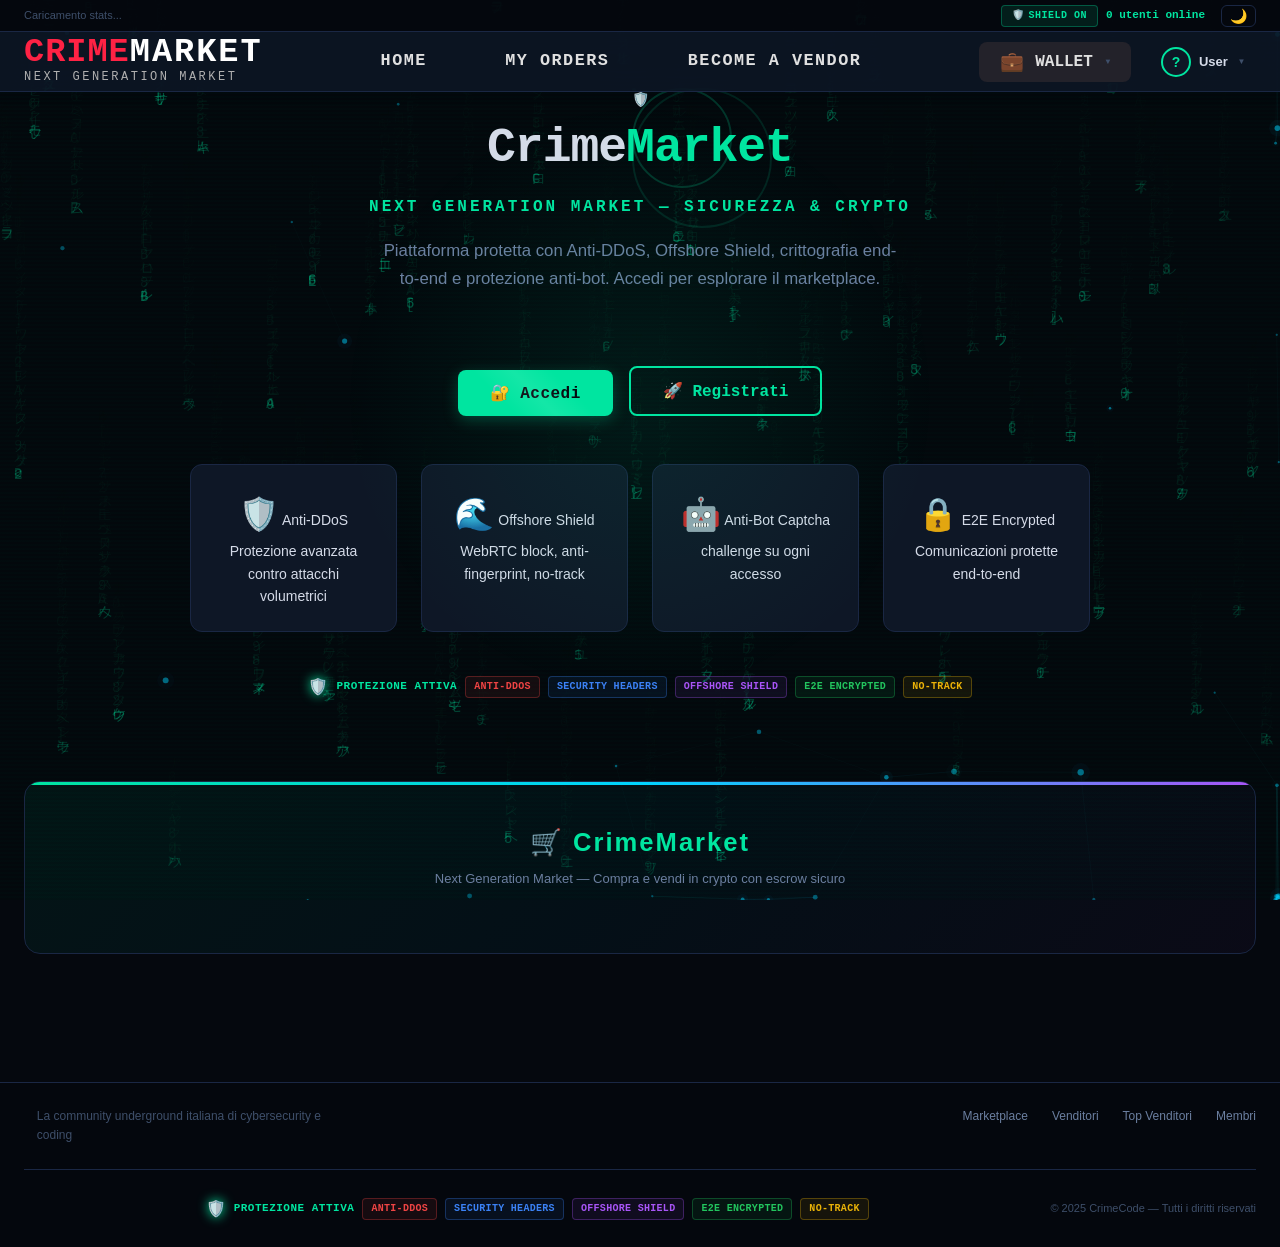
==== commit a1134a3a: "Fix: sposta dashboard HTML dentro body, dopo meta charset UTF-8 - risolve encoding emoji corrotti" ====
--- a/WebApplication1/wwwroot/index.html
+++ b/WebApplication1/wwwroot/index.html
@@ -1,61 +1,3 @@
-        <!-- Account Dashboard -->
-        <div id="pageDashboard" style="display:none">
-            <div class="dashboard-container">
-                <aside class="dashboard-sidebar">
-                    <div class="dashboard-user">
-                        <div class="dashboard-avatar" id="dashboardAvatar"></div>
-                        <div class="dashboard-username" id="dashboardUsername">User</div>
-                        <div class="dashboard-role" id="dashboardRole">User</div>
-                    </div>
-                    <nav class="dashboard-menu">
-                        <a href="#" onclick="showDashboardSection('account')" id="dashAccountBtn"><span>👤</span> My account</a>
-                        <a href="#" onclick="showDashboardSection('deposit')"><span>➕</span> Deposit</a>
-                        <a href="#" onclick="showDashboardSection('orders')"><span>📋</span> My orders</a>
-                        <a href="#" onclick="showDashboardSection('withdraw')"><span>💸</span> Withdraw</a>
-                        <a href="#" onclick="showDashboardSection('messenger')"><span>💬</span> Messenger</a>
-                        <a href="#" onclick="showDashboardSection('tickets')"><span>🎫</span> Tickets</a>
-                        <a href="#" onclick="showDashboardSection('block')"><span>⛔</span> Block users</a>
-                    </nav>
-                </aside>
-                <section class="dashboard-main" id="dashboardMain">
-                    <!-- Sezioni dinamiche -->
-                    <div id="dashboardSectionAccount" style="display:none">
-                        <h2>My account</h2>
-                        <div class="account-edit-form">
-                            <div class="edit-avatar-block">
-                                <div class="edit-avatar" id="editAvatar"></div>
-                                <button class="btn btn-outline btn-sm" onclick="showModal('avatar')">Edit avatar</button>
-                            </div>
-                            <form onsubmit="saveAccountInfo(event)">
-                                <div class="input-group"><label>Username</label><input type="text" id="editUsername" required></div>
-                                <div class="input-group"><label>Email</label><input type="email" id="editEmail" required></div>
-                                <div class="input-group"><label>Bio</label><textarea id="editBio" rows="2"></textarea></div>
-                                <button type="submit" class="btn btn-primary">Save</button>
-                            </form>
-                        </div>
-                    </div>
-                    <div id="dashboardSectionTickets" style="display:none">
-                        <div class="dashboard-tickets-header">
-                            <h2>Tickets</h2>
-                            <button class="btn btn-accent" onclick="showModal('newTicket')">+ New ticket</button>
-                        </div>
-                        <div id="dashboardTicketsList"></div>
-                    </div>
-                    <!-- Altre sezioni: deposit, orders, withdraw, messenger, block... -->
-                </section>
-            </div>
-        </div>
-
-        <!-- Modale nuovo ticket -->
-        <div id="modalNewTicket" class="modal" style="display:none">
-            <h2>New Ticket</h2>
-            <form onsubmit="submitNewTicket(event)">
-                <div class="input-group"><label>Subject</label><input type="text" id="ticketSubject" required></div>
-                <div class="input-group"><label>Message</label><textarea id="ticketMessage" rows="4" required></textarea></div>
-                <div class="modal-error" id="ticketError"></div>
-                <button type="submit" class="btn btn-primary">Send</button>
-            </form>
-        </div>
 <!DOCTYPE html>
 <html lang="it">
 <head>
@@ -153,6 +95,65 @@
     <!-- Main Content -->
     <main class="main" id="mainContent">
 
+        <!-- Account Dashboard -->
+        <div id="pageDashboard" style="display:none">
+            <div class="dashboard-container">
+                <aside class="dashboard-sidebar">
+                    <div class="dashboard-user">
+                        <div class="dashboard-avatar" id="dashboardAvatar"></div>
+                        <div class="dashboard-username" id="dashboardUsername">User</div>
+                        <div class="dashboard-role" id="dashboardRole">User</div>
+                    </div>
+                    <nav class="dashboard-menu">
+                        <a href="#" onclick="showDashboardSection('account')" id="dashAccountBtn"><span>&#x1F464;</span> My account</a>
+                        <a href="#" onclick="showDashboardSection('deposit')"><span>&#x2795;</span> Deposit</a>
+                        <a href="#" onclick="showDashboardSection('orders')"><span>&#x1F4CB;</span> My orders</a>
+                        <a href="#" onclick="showDashboardSection('withdraw')"><span>&#x1F4B8;</span> Withdraw</a>
+                        <a href="#" onclick="showDashboardSection('messenger')"><span>&#x1F4AC;</span> Messenger</a>
+                        <a href="#" onclick="showDashboardSection('tickets')"><span>&#x1F3AB;</span> Tickets</a>
+                        <a href="#" onclick="showDashboardSection('block')"><span>&#x26D4;</span> Block users</a>
+                    </nav>
+                </aside>
+                <section class="dashboard-main" id="dashboardMain">
+                    <!-- Sezioni dinamiche -->
+                    <div id="dashboardSectionAccount" style="display:none">
+                        <h2>My account</h2>
+                        <div class="account-edit-form">
+                            <div class="edit-avatar-block">
+                                <div class="edit-avatar" id="editAvatar"></div>
+                                <button class="btn btn-outline btn-sm" onclick="showModal('avatar')">Edit avatar</button>
+                            </div>
+                            <form onsubmit="saveAccountInfo(event)">
+                                <div class="input-group"><label>Username</label><input type="text" id="editUsername" required></div>
+                                <div class="input-group"><label>Email</label><input type="email" id="editEmail" required></div>
+                                <div class="input-group"><label>Bio</label><textarea id="editBio" rows="2"></textarea></div>
+                                <button type="submit" class="btn btn-primary">Save</button>
+                            </form>
+                        </div>
+                    </div>
+                    <div id="dashboardSectionTickets" style="display:none">
+                        <div class="dashboard-tickets-header">
+                            <h2>Tickets</h2>
+                            <button class="btn btn-accent" onclick="showModal('newTicket')">+ New ticket</button>
+                        </div>
+                        <div id="dashboardTicketsList"></div>
+                    </div>
+                    <!-- Altre sezioni: deposit, orders, withdraw, messenger, block... -->
+                </section>
+            </div>
+        </div>
+
+        <!-- Modale nuovo ticket -->
+        <div id="modalNewTicket" class="modal" style="display:none">
+            <h2>New Ticket</h2>
+            <form onsubmit="submitNewTicket(event)">
+                <div class="input-group"><label>Subject</label><input type="text" id="ticketSubject" required></div>
+                <div class="input-group"><label>Message</label><textarea id="ticketMessage" rows="4" required></textarea></div>
+                <div class="modal-error" id="ticketError"></div>
+                <button type="submit" class="btn btn-primary">Send</button>
+            </form>
+        </div>
+
         <!-- Landing Page (visible when not logged in) -->
         <div id="pageLanding">
             <div class="landing-hero">
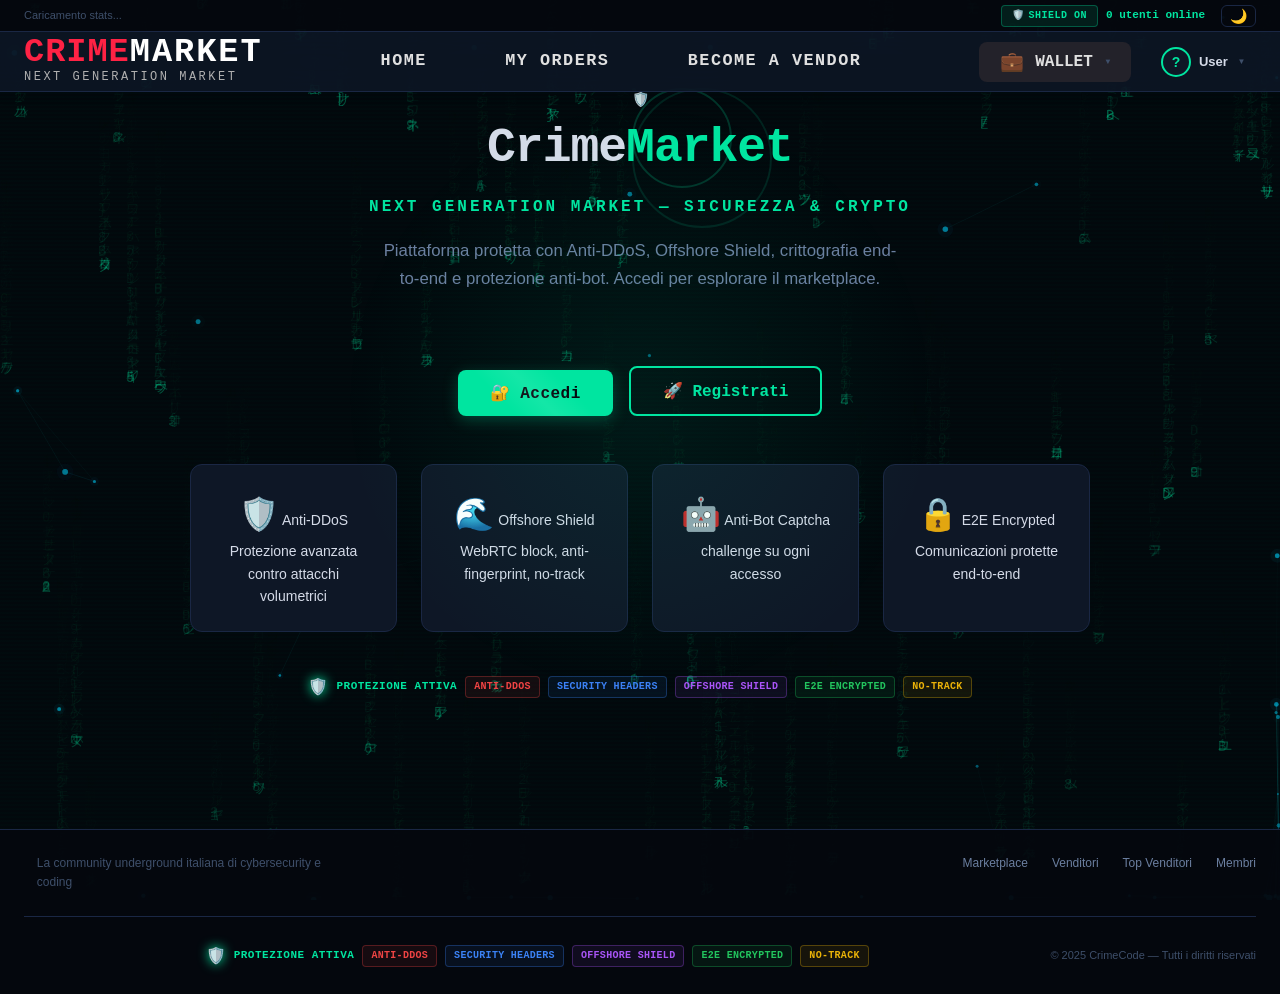
==== commit 2740c1b1: "Full dashboard rebuild: sidebar nav, wallet, deposit, withdraw, orders, messenger, tickets, block us" ====
--- a/WebApplication1/wwwroot/index.html
+++ b/WebApplication1/wwwroot/index.html
@@ -95,63 +95,170 @@
     <!-- Main Content -->
     <main class="main" id="mainContent">
 
-        <!-- Account Dashboard -->
+        <!-- ======= ACCOUNT DASHBOARD ======= -->
         <div id="pageDashboard" style="display:none">
             <div class="dashboard-container">
                 <aside class="dashboard-sidebar">
                     <div class="dashboard-user">
-                        <div class="dashboard-avatar" id="dashboardAvatar"></div>
-                        <div class="dashboard-username" id="dashboardUsername">User</div>
-                        <div class="dashboard-role" id="dashboardRole">User</div>
-                    </div>
-                    <nav class="dashboard-menu">
-                        <a href="#" onclick="showDashboardSection('account')" id="dashAccountBtn"><span>&#x1F464;</span> My account</a>
-                        <a href="#" onclick="showDashboardSection('deposit')"><span>&#x2795;</span> Deposit</a>
-                        <a href="#" onclick="showDashboardSection('orders')"><span>&#x1F4CB;</span> My orders</a>
-                        <a href="#" onclick="showDashboardSection('withdraw')"><span>&#x1F4B8;</span> Withdraw</a>
-                        <a href="#" onclick="showDashboardSection('messenger')"><span>&#x1F4AC;</span> Messenger</a>
-                        <a href="#" onclick="showDashboardSection('tickets')"><span>&#x1F3AB;</span> Tickets</a>
-                        <a href="#" onclick="showDashboardSection('block')"><span>&#x26D4;</span> Block users</a>
+                        <div class="dashboard-avatar" id="dashAvatarDisplay">?</div>
+                        <div class="dashboard-username" id="dashUsernameDisplay">User</div>
+                        <div class="dashboard-role" id="dashRoleDisplay">Member</div>
+                    </div>
+                    <nav class="dashboard-menu" id="dashboardMenu">
+                        <a href="#" class="dash-link active" data-section="account"><span class="dash-icon">&#x1F464;</span> My Account</a>
+                        <a href="#" class="dash-link" data-section="wallet-internal"><span class="dash-icon">&#x1F4B0;</span> Wallet</a>
+                        <a href="#" class="dash-link" data-section="deposit"><span class="dash-icon">&#x1F4E5;</span> Deposit</a>
+                        <a href="#" class="dash-link" data-section="withdraw"><span class="dash-icon">&#x1F4E4;</span> Withdraw</a>
+                        <a href="#" class="dash-link" data-section="orders"><span class="dash-icon">&#x1F4CB;</span> My Orders</a>
+                        <a href="#" class="dash-link" data-section="messenger"><span class="dash-icon">&#x1F4AC;</span> Messenger</a>
+                        <a href="#" class="dash-link" data-section="tickets"><span class="dash-icon">&#x1F3AB;</span> Tickets</a>
+                        <a href="#" class="dash-link" data-section="block"><span class="dash-icon">&#x26D4;</span> Block Users</a>
+                        <a href="#" class="dash-link dash-logout" onclick="logout()"><span class="dash-icon">&#x1F6AA;</span> Logout</a>
                     </nav>
                 </aside>
                 <section class="dashboard-main" id="dashboardMain">
-                    <!-- Sezioni dinamiche -->
-                    <div id="dashboardSectionAccount" style="display:none">
-                        <h2>My account</h2>
-                        <div class="account-edit-form">
-                            <div class="edit-avatar-block">
-                                <div class="edit-avatar" id="editAvatar"></div>
-                                <button class="btn btn-outline btn-sm" onclick="showModal('avatar')">Edit avatar</button>
+
+                    <!-- === MY ACCOUNT === -->
+                    <div class="dash-section" id="dashSection-account">
+                        <h2 class="dash-section-title">My Account</h2>
+                        <div class="dash-card">
+                            <div class="dash-account-top">
+                                <div class="dash-avatar-edit">
+                                    <div class="dash-avatar-big" id="dashAvatarBig">?</div>
+                                    <button class="btn btn-outline btn-sm" onclick="showModal('avatar')">Change Avatar</button>
+                                </div>
+                                <div class="dash-account-stats">
+                                    <div class="dash-stat"><span class="dash-stat-val" id="dashStatCredits">0</span><span class="dash-stat-label">Credits</span></div>
+                                    <div class="dash-stat"><span class="dash-stat-val" id="dashStatRep">0</span><span class="dash-stat-label">Reputation</span></div>
+                                    <div class="dash-stat"><span class="dash-stat-val" id="dashStatOrders">0</span><span class="dash-stat-label">Orders</span></div>
+                                </div>
                             </div>
-                            <form onsubmit="saveAccountInfo(event)">
-                                <div class="input-group"><label>Username</label><input type="text" id="editUsername" required></div>
-                                <div class="input-group"><label>Email</label><input type="email" id="editEmail" required></div>
-                                <div class="input-group"><label>Bio</label><textarea id="editBio" rows="2"></textarea></div>
-                                <button type="submit" class="btn btn-primary">Save</button>
+                            <form id="dashAccountForm" onsubmit="saveDashAccountInfo(event)">
+                                <div class="input-group"><label>Username</label><input type="text" id="dashEditUsername" required minlength="3"></div>
+                                <div class="input-group"><label>Email</label><input type="email" id="dashEditEmail" required></div>
+                                <div class="input-group"><label>Bio</label><textarea id="dashEditBio" rows="3" maxlength="500"></textarea></div>
+                                <div class="input-group"><label>Website</label><input type="text" id="dashEditWebsite" maxlength="200"></div>
+                                <div class="input-group"><label>Location</label><input type="text" id="dashEditLocation" maxlength="100"></div>
+                                <div class="input-group"><label>Jabber / XMPP</label><input type="text" id="dashEditJabber" maxlength="100"></div>
+                                <div class="dash-form-actions">
+                                    <button type="submit" class="btn btn-primary">Save Changes</button>
+                                    <span class="dash-form-msg" id="dashAccountMsg"></span>
+                                </div>
                             </form>
                         </div>
                     </div>
-                    <div id="dashboardSectionTickets" style="display:none">
-                        <div class="dashboard-tickets-header">
-                            <h2>Tickets</h2>
-                            <button class="btn btn-accent" onclick="showModal('newTicket')">+ New ticket</button>
-                        </div>
-                        <div id="dashboardTicketsList"></div>
-                    </div>
-                    <!-- Altre sezioni: deposit, orders, withdraw, messenger, block... -->
+
+                    <!-- === INTERNAL WALLET === -->
+                    <div class="dash-section" id="dashSection-wallet-internal" style="display:none">
+                        <h2 class="dash-section-title">Internal Wallet</h2>
+                        <div class="dash-wallet-overview" id="dashWalletOverview">
+                            <div class="loading">Loading...</div>
+                        </div>
+                        <h3 class="dash-subtitle">Recent Transactions</h3>
+                        <div class="dash-tx-list" id="dashTxList">
+                            <div class="loading">Loading...</div>
+                        </div>
+                    </div>
+
+                    <!-- === DEPOSIT === -->
+                    <div class="dash-section" id="dashSection-deposit" style="display:none">
+                        <h2 class="dash-section-title">Deposit Crypto</h2>
+                        <div class="dash-card">
+                            <p class="dash-info-text">Select a cryptocurrency and send funds to the platform address. Provide the TX ID after sending.</p>
+                            <form id="dashDepositForm" onsubmit="dashDoDeposit(event)">
+                                <div class="input-group">
+                                    <label>Currency</label>
+                                    <select id="dashDepositCurrency" class="dash-select">
+                                        <option value="BTC">BTC - Bitcoin</option>
+                                        <option value="ETH">ETH - Ethereum</option>
+                                        <option value="USDT">USDT - Tether</option>
+                                        <option value="LTC">LTC - Litecoin</option>
+                                        <option value="XMR">XMR - Monero</option>
+                                    </select>
+                                </div>
+                                <div class="input-group"><label>Amount</label><input type="number" id="dashDepositAmount" step="0.00000001" min="0.00000001" required></div>
+                                <div class="input-group"><label>TX ID (Transaction Hash)</label><input type="text" id="dashDepositTxId" required maxlength="200" placeholder="0x..."></div>
+                                <button type="submit" class="btn btn-primary">Confirm Deposit</button>
+                            </form>
+                        </div>
+                    </div>
+
+                    <!-- === WITHDRAW === -->
+                    <div class="dash-section" id="dashSection-withdraw" style="display:none">
+                        <h2 class="dash-section-title">Withdraw to External Wallet</h2>
+                        <div class="dash-card">
+                            <p class="dash-info-text">Transfer funds from your internal wallet to your external crypto wallet.</p>
+                            <form id="dashWithdrawForm" onsubmit="dashDoWithdraw(event)">
+                                <div class="input-group">
+                                    <label>Currency</label>
+                                    <select id="dashWithdrawCurrency" class="dash-select">
+                                        <option value="BTC">BTC - Bitcoin</option>
+                                        <option value="ETH">ETH - Ethereum</option>
+                                        <option value="USDT">USDT - Tether</option>
+                                        <option value="LTC">LTC - Litecoin</option>
+                                        <option value="XMR">XMR - Monero</option>
+                                    </select>
+                                </div>
+                                <div class="input-group">
+                                    <label>Available Balance</label>
+                                    <div class="dash-balance-display" id="dashWithdrawBalance">Select currency...</div>
+                                </div>
+                                <div class="input-group"><label>Amount</label><input type="number" id="dashWithdrawAmount" step="0.00000001" min="0.00000001" required></div>
+                                <div class="input-group"><label>Destination Wallet Address</label><input type="text" id="dashWithdrawAddress" required maxlength="200" placeholder="Enter wallet address..."></div>
+                                <button type="submit" class="btn btn-primary">Confirm Withdrawal</button>
+                            </form>
+                        </div>
+                    </div>
+
+                    <!-- === MY ORDERS === -->
+                    <div class="dash-section" id="dashSection-orders" style="display:none">
+                        <h2 class="dash-section-title">My Orders</h2>
+                        <div class="dash-tabs">
+                            <button class="dash-tab active" onclick="loadDashOrders('buying')">Buying</button>
+                            <button class="dash-tab" onclick="loadDashOrders('selling')">Selling</button>
+                        </div>
+                        <div id="dashOrdersList" class="dash-orders-list">
+                            <div class="loading">Loading...</div>
+                        </div>
+                    </div>
+
+                    <!-- === MESSENGER === -->
+                    <div class="dash-section" id="dashSection-messenger" style="display:none">
+                        <h2 class="dash-section-title">Messenger</h2>
+                        <div id="dashMessengerContent">
+                            <div class="loading">Loading...</div>
+                        </div>
+                    </div>
+
+                    <!-- === TICKETS === -->
+                    <div class="dash-section" id="dashSection-tickets" style="display:none">
+                        <div class="dash-section-header">
+                            <h2 class="dash-section-title">Support Tickets</h2>
+                            <button class="btn btn-accent btn-sm" onclick="showDashNewTicketForm()">+ New Ticket</button>
+                        </div>
+                        <div id="dashTicketsList">
+                            <div class="loading">Loading...</div>
+                        </div>
+                    </div>
+
+                    <!-- === BLOCK USERS === -->
+                    <div class="dash-section" id="dashSection-block" style="display:none">
+                        <h2 class="dash-section-title">Block Users</h2>
+                        <div class="dash-card">
+                            <div class="input-group">
+                                <label>Username to block</label>
+                                <div class="dash-inline-form">
+                                    <input type="text" id="dashBlockUsername" placeholder="Enter username..." maxlength="50">
+                                    <button class="btn btn-danger btn-sm" onclick="dashBlockUser()">Block</button>
+                                </div>
+                            </div>
+                            <h3 class="dash-subtitle" style="margin-top:1.5rem">Blocked Users</h3>
+                            <div id="dashBlockedList"><p class="dash-muted">No blocked users</p></div>
+                        </div>
+                    </div>
+
                 </section>
             </div>
-        </div>
-
-        <!-- Modale nuovo ticket -->
-        <div id="modalNewTicket" class="modal" style="display:none">
-            <h2>New Ticket</h2>
-            <form onsubmit="submitNewTicket(event)">
-                <div class="input-group"><label>Subject</label><input type="text" id="ticketSubject" required></div>
-                <div class="input-group"><label>Message</label><textarea id="ticketMessage" rows="4" required></textarea></div>
-                <div class="modal-error" id="ticketError"></div>
-                <button type="submit" class="btn btn-primary">Send</button>
-            </form>
         </div>
 
         <!-- Landing Page (visible when not logged in) -->
--- a/WebApplication1/wwwroot/css/style.css
+++ b/WebApplication1/wwwroot/css/style.css
@@ -5,330 +5,221 @@
     box-shadow: 0 2px 12px 0 rgba(0,0,0,0.12);
 }
 
-/* === DASHBOARD & SIDEBAR NEXUS STYLE === */
+/* === DASHBOARD & SIDEBAR === */
 .dashboard-container {
     display: flex;
     min-height: 80vh;
-    background: #181c24;
-    border-radius: 18px;
+    background: #13151d;
+    border-radius: 14px;
     box-shadow: 0 2px 16px 0 #000a;
-    margin: 32px auto 0 auto;
+    margin: 28px auto 0 auto;
     max-width: 1200px;
     overflow: hidden;
 }
 .dashboard-sidebar {
-    width: 260px;
-    background: #1e2330;
+    width: 250px;
+    background: #181c28;
     color: #fff;
     display: flex;
     flex-direction: column;
     align-items: center;
-    padding: 32px 0 0 0;
-    border-right: 1.5px solid #23283a;
+    padding: 28px 0 16px 0;
+    border-right: 1px solid #222940;
     min-height: 80vh;
 }
-.dashboard-avatar {
-    width: 92px;
-    height: 92px;
-    border-radius: 50%;
-    object-fit: cover;
-    border: 3px solid #3e8cff;
-    margin-bottom: 18px;
-    background: #23283a;
-}
-.dashboard-username {
-    font-size: 1.2rem;
-    font-weight: 600;
-    margin-bottom: 8px;
-    color: #fff;
-}
-.dashboard-menu {
-    margin-top: 32px;
-    width: 100%;
-}
-.dashboard-menu ul {
-    list-style: none;
-    padding: 0;
-    margin: 0;
-}
-.dashboard-menu li {
-    padding: 14px 0 14px 36px;
-    font-size: 1.08rem;
-    color: #b6c2e0;
-    cursor: pointer;
-    transition: background 0.18s, color 0.18s;
-    border-left: 3px solid transparent;
-}
-.dashboard-menu li.active, .dashboard-menu li:hover {
-    background: #23283a;
-    color: #3e8cff;
-    border-left: 3px solid #3e8cff;
-}
-.dashboard-sidebar .dashboard-logout {
-    margin-top: auto;
-    margin-bottom: 32px;
-    color: #ff4d4f;
-    font-weight: 500;
-    cursor: pointer;
-    transition: color 0.18s;
-}
-.dashboard-sidebar .dashboard-logout:hover {
-    color: #ff7875;
-}
+.dashboard-user { text-align: center; margin-bottom: 12px; }
+.dashboard-avatar, .dash-avatar-big {
+    width: 80px; height: 80px; border-radius: 50%;
+    background: #222940; color: #4e8cff; font-size: 2rem;
+    display: flex; align-items: center; justify-content: center;
+    margin: 0 auto 10px auto; border: 2.5px solid #4e8cff;
+    background-size: cover; background-position: center;
+    font-weight: 700; user-select: none;
+}
+.dash-avatar-big { width: 96px; height: 96px; font-size: 2.5rem; }
+.dashboard-username { font-size: 1.1rem; font-weight: 600; }
+.dashboard-role { font-size: .82rem; color: #6c7a9c; margin-top: 2px; }
+.dashboard-menu { width: 100%; margin-top: 10px; }
+.dashboard-menu .dash-link {
+    display: flex; align-items: center; gap: 10px;
+    padding: 12px 24px; color: #8b9ac0; text-decoration: none;
+    font-size: .97rem; border-left: 3px solid transparent;
+    transition: background .15s, color .15s, border-color .15s;
+}
+.dashboard-menu .dash-link:hover { background: #1e2438; color: #c3cdec; }
+.dashboard-menu .dash-link.active { background: #1e2438; color: #4e8cff; border-left-color: #4e8cff; font-weight: 600; }
+.dashboard-menu .dash-link.dash-logout { color: #e54; margin-top: 12px; }
+.dashboard-menu .dash-link.dash-logout:hover { color: #ff7875; background: #251a20; }
+.dash-icon { font-size: 1.1rem; width: 22px; text-align: center; }
+
+/* Dashboard Main Area */
 .dashboard-main {
-    flex: 1;
-    padding: 40px 48px;
-    background: #181c24;
-    color: #e6eaf3;
-    min-width: 0;
-}
-.account-edit {
-    max-width: 420px;
-    margin: 0 auto;
-    background: #23283a;
-    padding: 32px 28px 28px 28px;
-    border-radius: 14px;
-    box-shadow: 0 2px 8px 0 #0004;
-}
-.account-edit label {
-    display: block;
-    margin-bottom: 8px;
-    color: #b6c2e0;
-    font-size: 1rem;
-}
-.account-edit input[type="text"],
-.account-edit input[type="email"] {
-    width: 100%;
-    padding: 10px 12px;
-    border-radius: 7px;
-    border: 1.5px solid #2e3448;
-    background: #181c24;
-    color: #e6eaf3;
-    margin-bottom: 18px;
-    font-size: 1rem;
-    transition: border 0.18s;
-}
-.account-edit input[type="text"]:focus,
-.account-edit input[type="email"]:focus {
-    border: 1.5px solid #3e8cff;
-    outline: none;
-}
-.account-edit .avatar-upload-label {
-    display: block;
-    margin-bottom: 10px;
-    color: #b6c2e0;
-    font-size: 1rem;
-}
-.account-edit .avatar-upload {
-    display: flex;
-    align-items: center;
-    gap: 16px;
-    margin-bottom: 18px;
-}
-.account-edit .avatar-upload img {
-    width: 56px;
-    height: 56px;
-    border-radius: 50%;
-    object-fit: cover;
-    border: 2px solid #3e8cff;
-}
-.account-edit .avatar-upload input[type="file"] {
-    color: #b6c2e0;
-}
-.account-edit button {
-    background: #3e8cff;
-    color: #fff;
-    border: none;
-    border-radius: 7px;
-    padding: 10px 22px;
-    font-size: 1rem;
-    font-weight: 600;
-    cursor: pointer;
-    transition: background 0.18s;
-}
-.account-edit button:hover {
-    background: #2566c7;
-}
-.tickets-section {
-    max-width: 700px;
-    margin: 0 auto;
-    background: #23283a;
-    padding: 32px 28px 28px 28px;
-    border-radius: 14px;
-    box-shadow: 0 2px 8px 0 #0004;
-}
-.tickets-header {
-    display: flex;
-    justify-content: space-between;
-    align-items: center;
-    margin-bottom: 18px;
-}
-.tickets-header h2 {
-    font-size: 1.2rem;
-    color: #e6eaf3;
-    margin: 0;
-}
-.tickets-header button {
-    background: #3e8cff;
-    color: #fff;
-    border: none;
-    border-radius: 7px;
-    padding: 8px 18px;
-    font-size: 1rem;
-    font-weight: 500;
-    cursor: pointer;
-    transition: background 0.18s;
-}
-.tickets-header button:hover {
-    background: #2566c7;
-}
-.tickets-list {
-    width: 100%;
-    border-collapse: collapse;
-}
-.tickets-list th, .tickets-list td {
-    padding: 10px 8px;
-    text-align: left;
-}
-.tickets-list th {
-    color: #b6c2e0;
-    font-weight: 600;
-    border-bottom: 1.5px solid #2e3448;
-}
-.tickets-list tr {
-    border-bottom: 1px solid #23283a;
-}
-.tickets-list tr:last-child {
-    border-bottom: none;
-}
-.tickets-list td {
-    color: #e6eaf3;
-    font-size: 0.98rem;
-}
-.ticket-status-open {
-    color: #3e8cff;
-    font-weight: 600;
-}
-.ticket-status-closed {
-    color: #ff4d4f;
-    font-weight: 600;
-}
-.ticket-status-pending {
-    color: #ffb300;
-    font-weight: 600;
-}
-.modal {
-    display: none;
-    position: fixed;
-    z-index: 1000;
-    left: 0;
-    top: 0;
-    width: 100vw;
-    height: 100vh;
-    background: rgba(24,28,36,0.92);
-    justify-content: center;
-    align-items: center;
-}
-.modal.active {
-    display: flex;
-}
-.modal-content {
-    background: #23283a;
-    padding: 32px 28px 28px 28px;
-    border-radius: 14px;
-    box-shadow: 0 2px 16px 0 #000a;
-    min-width: 340px;
-    max-width: 98vw;
-}
-.modal-content h3 {
-    color: #e6eaf3;
-    margin-top: 0;
-}
-.modal-content label {
-    color: #b6c2e0;
-    font-size: 1rem;
-    margin-bottom: 6px;
-    display: block;
-}
-.modal-content input[type="text"],
-.modal-content textarea {
-    width: 100%;
-    padding: 10px 12px;
-    border-radius: 7px;
-    border: 1.5px solid #2e3448;
-    background: #181c24;
-    color: #e6eaf3;
-    margin-bottom: 18px;
-    font-size: 1rem;
-    transition: border 0.18s;
-}
-.modal-content input[type="text"]:focus,
-.modal-content textarea:focus {
-    border: 1.5px solid #3e8cff;
-    outline: none;
-}
-.modal-content button {
-    background: #3e8cff;
-    color: #fff;
-    border: none;
-    border-radius: 7px;
-    padding: 10px 22px;
-    font-size: 1rem;
-    font-weight: 600;
-    cursor: pointer;
-    transition: background 0.18s;
-}
-.modal-content button:hover {
-    background: #2566c7;
-}
-.modal-close {
-    position: absolute;
-    top: 18px;
-    right: 24px;
-    font-size: 1.5rem;
-    color: #b6c2e0;
-    cursor: pointer;
-    transition: color 0.18s;
-}
-.modal-close:hover {
-    color: #ff4d4f;
-}
+    flex: 1; padding: 32px 36px; background: #13151d;
+    color: #cdd6f0; min-width: 0; overflow-y: auto;
+}
+.dash-section { animation: fadeIn .2s ease; }
+@keyframes fadeIn { from { opacity: 0; transform: translateY(6px); } to { opacity: 1; transform: none; } }
+.dash-section-title { font-size: 1.3rem; font-weight: 700; color: #e6eaf3; margin: 0 0 20px 0; }
+.dash-subtitle { font-size: 1rem; font-weight: 600; color: #8b9ac0; margin: 18px 0 10px 0; }
+.dash-section-header { display: flex; justify-content: space-between; align-items: center; margin-bottom: 16px; }
+.dash-section-header .dash-section-title { margin-bottom: 0; }
+
+/* Cards */
+.dash-card {
+    background: #1a1f2e; border-radius: 10px; padding: 24px;
+    border: 1px solid #232b40; margin-bottom: 16px;
+}
+
+/* Account */
+.dash-account-top { display: flex; gap: 28px; align-items: flex-start; margin-bottom: 24px; flex-wrap: wrap; }
+.dash-avatar-edit { text-align: center; }
+.dash-account-stats { display: flex; gap: 24px; flex-wrap: wrap; }
+.dash-stat { text-align: center; min-width: 70px; }
+.dash-stat-val { display: block; font-size: 1.6rem; font-weight: 700; color: #4e8cff; }
+.dash-stat-label { font-size: .78rem; color: #6c7a9c; text-transform: uppercase; }
+.dash-form-actions { display: flex; align-items: center; gap: 14px; margin-top: 14px; }
+.dash-form-msg { font-size: .88rem; }
+
+/* Form elements in dashboard */
+.dash-section .input-group { margin-bottom: 14px; }
+.dash-section .input-group label { display: block; color: #8b9ac0; font-size: .9rem; margin-bottom: 5px; }
+.dash-section .input-group input,
+.dash-section .input-group textarea,
+.dash-section .input-group select {
+    width: 100%; padding: 10px 12px; border-radius: 7px;
+    border: 1px solid #2a3350; background: #141722;
+    color: #cdd6f0; font-size: .95rem; transition: border .15s;
+    box-sizing: border-box;
+}
+.dash-section .input-group input:focus,
+.dash-section .input-group textarea:focus,
+.dash-section .input-group select:focus { border-color: #4e8cff; outline: none; }
+.dash-select { appearance: none; cursor: pointer; }
+.dash-info-text { color: #6c7a9c; font-size: .92rem; margin-bottom: 18px; line-height: 1.5; }
+.dash-muted { color: #505a78; font-size: .92rem; }
+.dash-inline-form { display: flex; gap: 10px; }
+.dash-inline-form input { flex: 1; }
+.dash-balance-display {
+    background: #141722; border: 1px solid #2a3350; border-radius: 7px;
+    padding: 10px 12px; color: #4e8cff; font-weight: 600; font-size: 1rem;
+    font-family: 'JetBrains Mono', monospace;
+}
+
+/* Wallet Grid */
+.dash-wallet-grid { display: grid; grid-template-columns: repeat(auto-fit, minmax(140px, 1fr)); gap: 12px; }
+.dash-wallet-card {
+    background: #1a1f2e; border: 1px solid #232b40; border-radius: 10px;
+    padding: 18px 14px; text-align: center; transition: border-color .15s;
+}
+.dash-wallet-card:hover { border-color: #4e8cff; }
+.dash-wallet-icon { font-size: 1.8rem; margin-bottom: 6px; color: #4e8cff; }
+.dash-wallet-cur { font-size: .88rem; color: #6c7a9c; font-weight: 600; margin-bottom: 4px; }
+.dash-wallet-bal { font-size: 1rem; font-weight: 700; color: #e6eaf3; font-family: 'JetBrains Mono', monospace; word-break: break-all; }
+
+/* Transactions */
+.dash-tx-list { max-height: 340px; overflow-y: auto; }
+.dash-tx-item { display: flex; justify-content: space-between; align-items: center; padding: 10px 12px; border-bottom: 1px solid #1e2438; font-size: .92rem; }
+.dash-tx-item.tx-in .dash-tx-type { color: #52c41a; }
+.dash-tx-item.tx-out .dash-tx-type { color: #e54; }
+.dash-tx-amount { color: #cdd6f0; font-family: 'JetBrains Mono', monospace; }
+.dash-tx-date { color: #505a78; font-size: .82rem; }
+
+/* Tabs */
+.dash-tabs { display: flex; gap: 4px; margin-bottom: 16px; }
+.dash-tab {
+    background: #1a1f2e; border: 1px solid #232b40; border-radius: 6px 6px 0 0;
+    color: #8b9ac0; padding: 8px 18px; cursor: pointer; font-size: .92rem;
+    transition: background .15s, color .15s; border-bottom: none;
+}
+.dash-tab.active, .dash-tab:hover { background: #222a40; color: #4e8cff; }
+
+/* Orders */
+.dash-orders-list { }
+.dash-order-item {
+    background: #1a1f2e; border: 1px solid #232b40; border-radius: 8px;
+    padding: 14px 16px; margin-bottom: 8px; cursor: pointer; transition: border-color .15s;
+}
+.dash-order-item:hover { border-color: #4e8cff; }
+.dash-order-title { font-weight: 600; color: #e6eaf3; margin-bottom: 6px; }
+.dash-order-meta { display: flex; gap: 16px; font-size: .85rem; color: #6c7a9c; flex-wrap: wrap; }
+.dash-order-status { font-weight: 600; }
+.status-completed, .status-delivered { color: #52c41a; }
+.status-pending, .status-processing { color: #faad14; }
+.status-cancelled, .status-disputed { color: #e54; }
+.status-open { color: #4e8cff; }
+.status-closed { color: #e54; }
+
+/* Conversations */
+.dash-conv-item {
+    display: flex; justify-content: space-between; align-items: center;
+    padding: 12px 14px; border-bottom: 1px solid #1e2438; cursor: pointer; transition: background .15s;
+}
+.dash-conv-item:hover { background: #1a1f2e; }
+.dash-conv-user { font-weight: 600; color: #e6eaf3; min-width: 100px; }
+.dash-conv-preview { flex: 1; color: #6c7a9c; font-size: .88rem; margin: 0 14px; overflow: hidden; white-space: nowrap; text-overflow: ellipsis; }
+.dash-conv-date { color: #505a78; font-size: .82rem; }
+
+/* Tickets */
+.dash-ticket-item {
+    background: #1a1f2e; border: 1px solid #232b40; border-radius: 8px;
+    padding: 14px 16px; margin-bottom: 8px; cursor: pointer; transition: border-color .15s;
+}
+.dash-ticket-item:hover { border-color: #4e8cff; }
+.dash-ticket-subject { font-weight: 600; color: #e6eaf3; margin-bottom: 6px; }
+.dash-ticket-meta { display: flex; gap: 16px; font-size: .85rem; color: #6c7a9c; }
+.dash-ticket-status { font-weight: 600; }
+.dash-ticket-detail-header { display: flex; align-items: center; gap: 14px; margin-bottom: 18px; flex-wrap: wrap; }
+.dash-ticket-detail-header h3 { flex: 1; margin: 0; color: #e6eaf3; }
+.dash-ticket-messages { margin-bottom: 16px; }
+.dash-ticket-msg { padding: 12px 14px; border-radius: 8px; margin-bottom: 8px; }
+.dash-ticket-msg.msg-user { background: #1e2c40; border-left: 3px solid #4e8cff; }
+.dash-ticket-msg.msg-admin { background: #2a1e2e; border-left: 3px solid #9d5cff; }
+.dash-ticket-msg-header { display: flex; justify-content: space-between; font-size: .82rem; color: #6c7a9c; margin-bottom: 6px; }
+.dash-ticket-msg-body { color: #cdd6f0; line-height: 1.55; white-space: pre-wrap; }
+.dash-ticket-reply { margin-top: 12px; }
+.dash-ticket-reply textarea {
+    width: 100%; padding: 10px 12px; border-radius: 7px;
+    border: 1px solid #2a3350; background: #141722;
+    color: #cdd6f0; font-size: .92rem; margin-bottom: 10px; box-sizing: border-box;
+    resize: vertical;
+}
+.dash-ticket-reply textarea:focus { border-color: #4e8cff; outline: none; }
+
+/* Blocked Users */
+.dash-blocked-item { display: flex; justify-content: space-between; align-items: center; padding: 10px 0; border-bottom: 1px solid #1e2438; }
+
+/* Buttons */
+.btn { cursor: pointer; border: none; border-radius: 7px; padding: 10px 20px; font-size: .95rem; font-weight: 600; transition: background .15s, opacity .15s; }
+.btn-primary { background: #4e8cff; color: #fff; }
+.btn-primary:hover { background: #3a6fd4; }
+.btn-accent { background: #9d5cff; color: #fff; }
+.btn-accent:hover { background: #7b3fdb; }
+.btn-outline { background: transparent; border: 1px solid #2a3350; color: #8b9ac0; }
+.btn-outline:hover { border-color: #4e8cff; color: #4e8cff; }
+.btn-danger { background: #e54; color: #fff; }
+.btn-danger:hover { background: #c0392b; }
+.btn-sm { padding: 6px 14px; font-size: .85rem; }
+.loading { color: #505a78; padding: 20px; text-align: center; }
+
+/* Responsive */
 @media (max-width: 900px) {
-    .dashboard-container {
-        flex-direction: column;
-        min-height: unset;
-        max-width: 98vw;
+    .dashboard-container { flex-direction: column; min-height: unset; max-width: 98vw; border-radius: 8px; }
+    .dashboard-sidebar {
+        width: 100%; min-height: unset; flex-direction: column;
+        padding: 16px 12px; border-right: none; border-bottom: 1px solid #222940;
     }
-    .dashboard-sidebar {
-        width: 100%;
-        min-height: unset;
-        flex-direction: row;
-        justify-content: space-between;
-        align-items: center;
-        padding: 18px 18px 0 18px;
-        border-right: none;
-        border-bottom: 1.5px solid #23283a;
-    }
-    .dashboard-menu {
-        margin-top: 0;
-    }
-    .dashboard-main {
-        padding: 24px 8vw;
-    }
+    .dashboard-menu { display: flex; flex-wrap: wrap; gap: 2px; }
+    .dashboard-menu .dash-link { padding: 8px 12px; font-size: .82rem; border-left: none; border-bottom: 2px solid transparent; }
+    .dashboard-menu .dash-link.active { border-left: none; border-bottom-color: #4e8cff; }
+    .dashboard-main { padding: 20px 16px; }
+    .dash-wallet-grid { grid-template-columns: repeat(auto-fit, minmax(110px, 1fr)); }
 }
 @media (max-width: 600px) {
-    .dashboard-main, .account-edit, .tickets-section, .modal-content {
-        padding: 16px 4vw;
-    }
-    .dashboard-sidebar {
-        flex-direction: column;
-        align-items: flex-start;
-        padding: 12px 8px 0 8px;
-    }
-    .dashboard-avatar {
-        width: 64px;
-        height: 64px;
-    }
+    .dashboard-main { padding: 14px 8px; }
+    .dashboard-sidebar { padding: 10px 6px; }
+    .dash-card { padding: 14px 10px; }
+    .dash-account-top { flex-direction: column; align-items: center; }
+    .dash-wallet-grid { grid-template-columns: repeat(2, 1fr); }
 }
 .header-inner {
     display: flex;
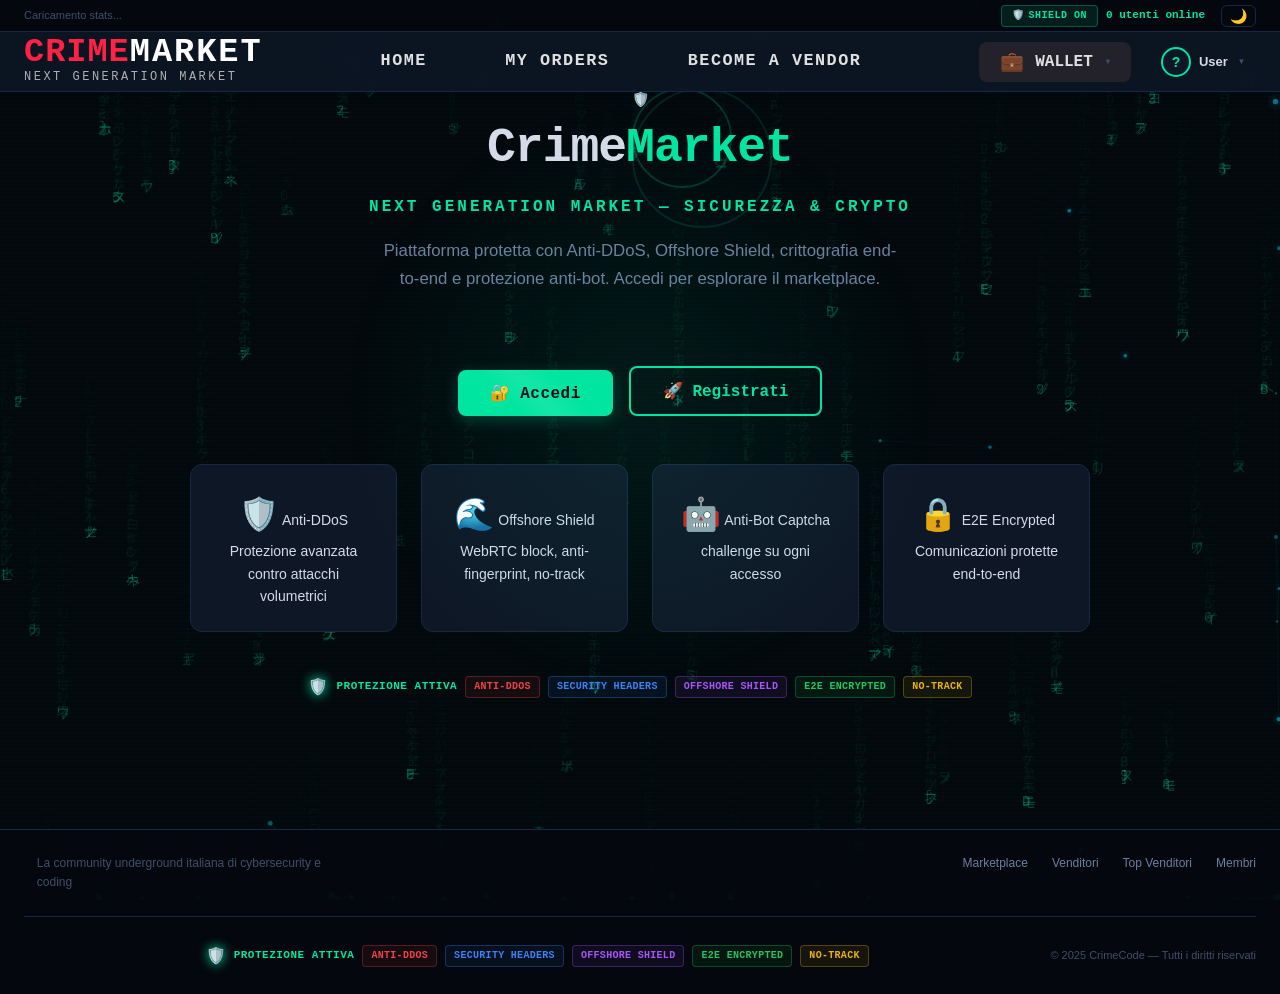
==== commit 888c53db: "Fix dashboard: rate limit /me, profile update, orders URL, messenger fields, wallet init, add block " ====
--- a/WebApplication1/wwwroot/index.html
+++ b/WebApplication1/wwwroot/index.html
@@ -134,8 +134,8 @@
                                 </div>
                             </div>
                             <form id="dashAccountForm" onsubmit="saveDashAccountInfo(event)">
-                                <div class="input-group"><label>Username</label><input type="text" id="dashEditUsername" required minlength="3"></div>
-                                <div class="input-group"><label>Email</label><input type="email" id="dashEditEmail" required></div>
+                                <div class="input-group"><label>Username</label><input type="text" id="dashEditUsername" readonly disabled></div>
+                                <div class="input-group"><label>Email</label><input type="email" id="dashEditEmail" readonly disabled></div>
                                 <div class="input-group"><label>Bio</label><textarea id="dashEditBio" rows="3" maxlength="500"></textarea></div>
                                 <div class="input-group"><label>Website</label><input type="text" id="dashEditWebsite" maxlength="200"></div>
                                 <div class="input-group"><label>Location</label><input type="text" id="dashEditLocation" maxlength="100"></div>
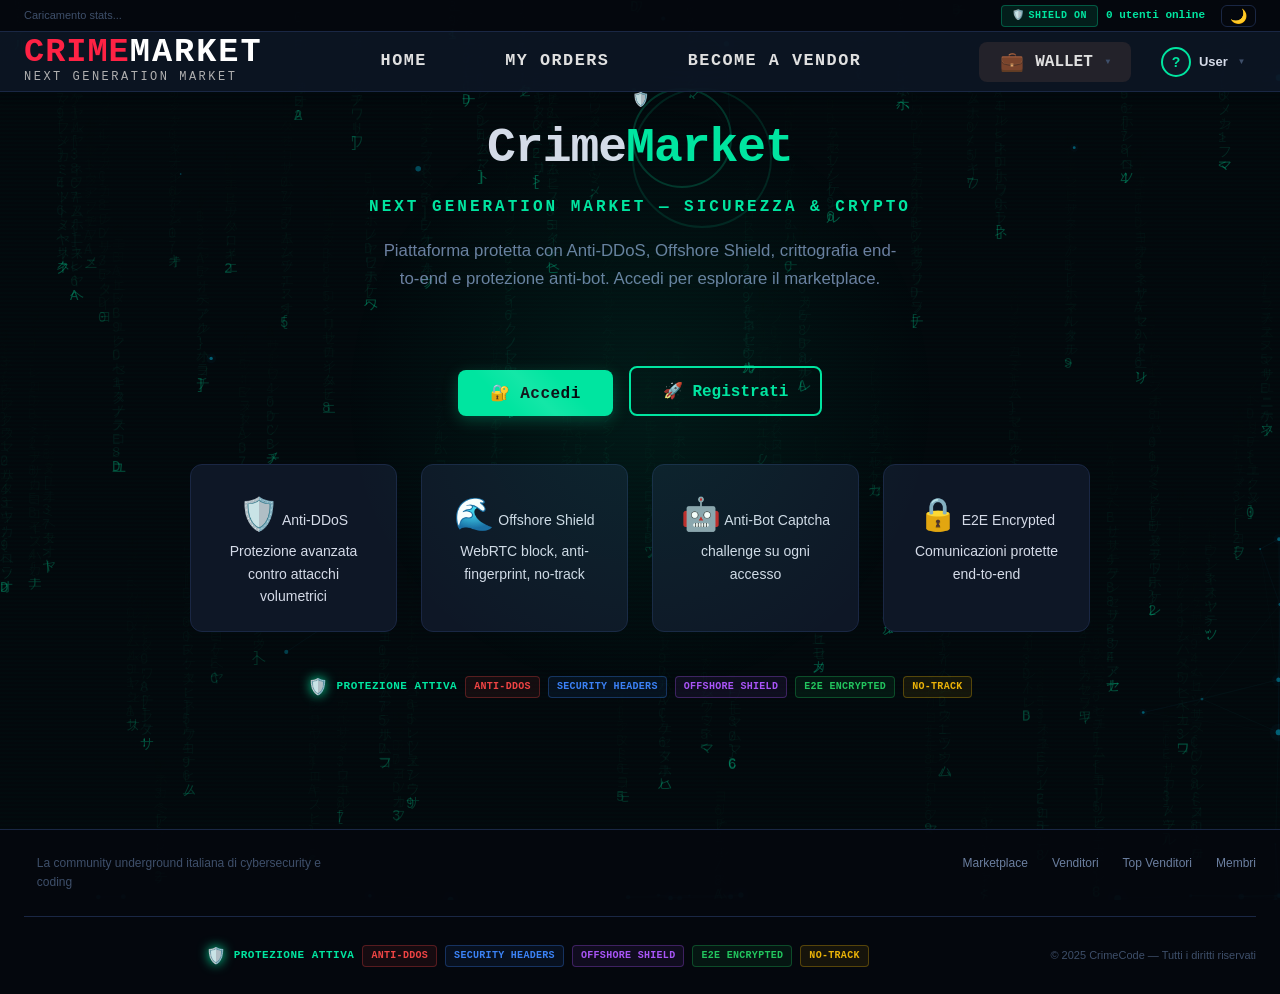
==== commit 423fa766: "Add desktop app download section and binary" ====
--- a/WebApplication1/wwwroot/index.html
+++ b/WebApplication1/wwwroot/index.html
@@ -113,6 +113,7 @@
                         <a href="#" class="dash-link" data-section="messenger"><span class="dash-icon">&#x1F4AC;</span> Messenger</a>
                         <a href="#" class="dash-link" data-section="tickets"><span class="dash-icon">&#x1F3AB;</span> Tickets</a>
                         <a href="#" class="dash-link" data-section="block"><span class="dash-icon">&#x26D4;</span> Block Users</a>
+                        <a href="#" class="dash-link" data-section="desktop"><span class="dash-icon">&#x1F4BB;</span> Desktop App</a>
                         <a href="#" class="dash-link dash-logout" onclick="logout()"><span class="dash-icon">&#x1F6AA;</span> Logout</a>
                     </nav>
                 </aside>
@@ -257,6 +258,25 @@
                         </div>
                     </div>
 
+                    <div class="dash-section" id="dashSection-desktop" style="display:none">
+                        <h2 class="dash-section-title">CrimeCode Dev (Desktop App)</h2>
+                        <div class="dash-card">
+                            <h3 class="dash-subtitle">Nativo e Più Veloce</h3>
+                            <p style="color: #cad3f5; margin-bottom: 20px; line-height: 1.5;">
+                                Scarica la nostra applicazione desktop ufficiale. Si connette direttamente al server online, 
+                                offrendo le stesse funzionalità ma con prestazioni di rete migliori, sicurezza avanzata e 
+                                senza i limiti del browser web.
+                            </p>
+                            <div style="text-align: center; margin: 30px 0;">
+                                <a href="/downloads/CrimeCode.exe" download class="btn btn-primary" style="display: inline-flex; align-items: center; gap: 8px; padding: 12px 24px; font-size: 1.1rem;">
+                                    <span style="font-size: 1.4rem;">&#x2B07;</span>
+                                    Download per Windows (.exe)
+                                </a>
+                                <p style="color: #a5adcb; font-size: 0.85rem; margin-top: 10px;">Versione Dev • ~31 MB</p>
+                            </div>
+                        </div>
+                    </div>
+
                 </section>
             </div>
         </div>
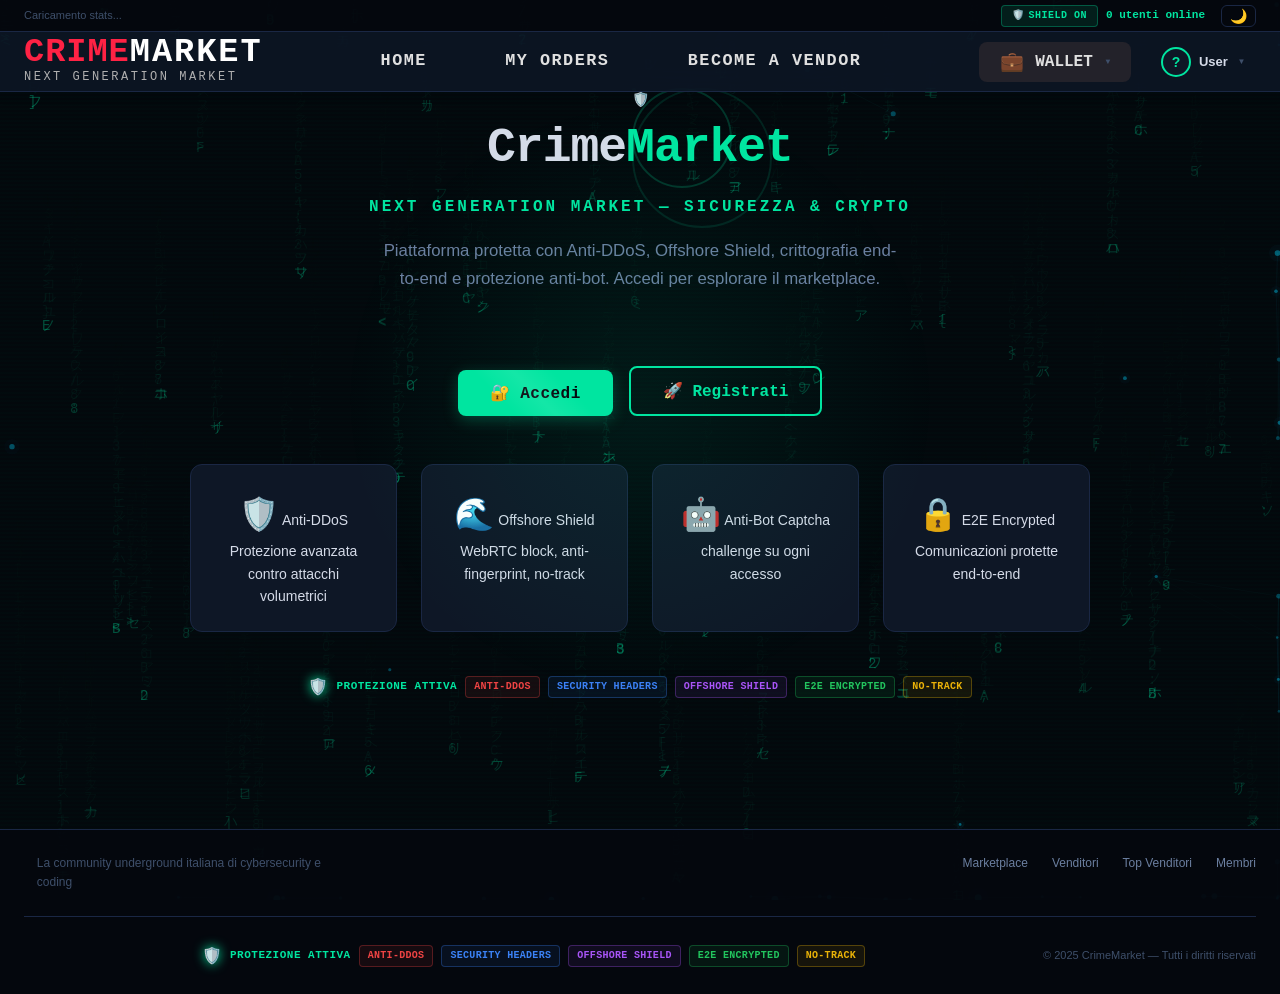
==== commit b4bbde79: "Fix user dropdown links to dashboard sections and rename CrimeCode to CrimeMarket UI" ====
--- a/WebApplication1/wwwroot/index.html
+++ b/WebApplication1/wwwroot/index.html
@@ -46,7 +46,7 @@
                 </div>
                 <nav class="header-center">
                     <a href="#" onclick="navigate('marketplace')" class="nav-link" data-page="marketplace">HOME</a>
-                    <a href="#" onclick="navigate('myOrders')" class="nav-link" data-page="myOrders">MY ORDERS</a>
+                    <a href="#" onclick="navigate('dashboard'); showDashSection('orders'); return false;" class="nav-link" data-page="myOrders">MY ORDERS</a>
                     <a href="#" onclick="navigate('vendors')" class="nav-link" data-page="vendors">BECOME A VENDOR</a>
                 </nav>
                 <div class="header-right">
@@ -71,20 +71,20 @@
                             <span class="chevron">▼</span>
                         </button>
                         <div class="user-dropdown" id="userDropdown">
-                            <a href="#" onclick="navigate('profile',{id:currentUser?.userId})">👤 Profilo</a>
-                            <a href="#" onclick="navigate('messages')">✉️ Messaggi</a>
+                            <a href="#" onclick="navigate('dashboard'); showDashSection('account'); return false;">👤 Profilo</a>
+                            <a href="#" onclick="navigate('dashboard'); showDashSection('messenger'); return false;">✉️ Messaggi</a>
                             <a href="#" onclick="navigate('notifications')">🔔 Notifiche</a>
-                            <a href="#" onclick="navigate('myOrders')">📋 Ordini</a>
-                            <a href="#" onclick="navigate('wallet')">💰 Wallet</a>
+                            <a href="#" onclick="navigate('dashboard'); showDashSection('orders'); return false;">📋 Ordini</a>
+                            <a href="#" onclick="navigate('dashboard'); showDashSection('wallet-internal'); return false;">💰 Wallet</a>
                             <a href="#" onclick="navigate('wishlist')">❤️ Wishlist</a>
-                            <a href="#" onclick="navigate('tickets')">🎫 Supporto</a>
+                            <a href="#" onclick="navigate('dashboard'); showDashSection('tickets'); return false;">🎫 Supporto</a>
                             <a href="#" id="vendorPanelLink" style="display:none" onclick="navigate('myListings')">📦 Vendor Panel</a>
                             <a href="#" id="vendorVouchersLink" style="display:none" onclick="navigate('vouchers')">🎟️ Voucher</a>
                             <a href="#" id="vendorStatsLink" style="display:none" onclick="navigate('vendorStats')">📊 Statistiche</a>
                             <a href="#" onclick="navigate('settings2fa')">🔐 2FA</a>
                             <a href="#" id="adminLink" style="display:none" onclick="navigate('admin')">⚙️ Admin</a>
                             <div class="dropdown-divider"></div>
-                            <a href="#" onclick="logout()">🚪 Esci</a>
+                            <a href="#" onclick="logout(); return false;">🚪 Esci</a>
                         </div>
                     </div>
                 </div>
@@ -114,7 +114,7 @@
                         <a href="#" class="dash-link" data-section="tickets"><span class="dash-icon">&#x1F3AB;</span> Tickets</a>
                         <a href="#" class="dash-link" data-section="block"><span class="dash-icon">&#x26D4;</span> Block Users</a>
                         <a href="#" class="dash-link" data-section="desktop"><span class="dash-icon">&#x1F4BB;</span> Desktop App</a>
-                        <a href="#" class="dash-link dash-logout" onclick="logout()"><span class="dash-icon">&#x1F6AA;</span> Logout</a>
+                        <a href="#" class="dash-link dash-logout" onclick="logout(); return false;"><span class="dash-icon">&#x1F6AA;</span> Logout</a>
                     </nav>
                 </aside>
                 <section class="dashboard-main" id="dashboardMain">
@@ -259,7 +259,7 @@
                     </div>
 
                     <div class="dash-section" id="dashSection-desktop" style="display:none">
-                        <h2 class="dash-section-title">CrimeCode Dev (Desktop App)</h2>
+                        <h2 class="dash-section-title">CrimeMarket Dev (Desktop App)</h2>
                         <div class="dash-card">
                             <h3 class="dash-subtitle">Nativo e Più Veloce</h3>
                             <p style="color: #cad3f5; margin-bottom: 20px; line-height: 1.5;">
@@ -268,7 +268,7 @@
                                 senza i limiti del browser web.
                             </p>
                             <div style="text-align: center; margin: 30px 0;">
-                                <a href="/downloads/CrimeCode.exe" download class="btn btn-primary" style="display: inline-flex; align-items: center; gap: 8px; padding: 12px 24px; font-size: 1.1rem;">
+                                <a href="/downloads/CrimeMarket.exe" download class="btn btn-primary" style="display: inline-flex; align-items: center; gap: 8px; padding: 12px 24px; font-size: 1.1rem;">
                                     <span style="font-size: 1.4rem;">&#x2B07;</span>
                                     Download per Windows (.exe)
                                 </a>
@@ -363,7 +363,7 @@
                 <button class="btn btn-primary" onclick="showModal('newListing')" id="newListingBtn" style="display:none">+ Nuovo Annuncio</button>
                 <button class="btn btn-accent" onclick="showModal('vendorApply')" id="vendorApplyBtn" style="display:none">🏪 Diventa Venditore</button>
                 <button class="btn btn-outline" onclick="navigate('myListings')" id="myListingsBtn" style="display:none">📦 I Miei Annunci</button>
-                <button class="btn btn-outline" onclick="navigate('myOrders')" id="myOrdersBtn" style="display:none">📋 I Miei Ordini</button>
+                <button class="btn btn-outline" onclick="navigate('dashboard'); showDashSection('orders'); return false;" id="myOrdersBtn" style="display:none">📋 I Miei Ordini</button>
             </div>
             <div class="marketplace-filters" id="marketplaceFilters"></div>
             <div class="marketplace-grid" id="marketplaceGrid"></div>
@@ -490,7 +490,7 @@
                 <div class="auth-icon">
                     <svg width="48" height="48" viewBox="0 0 24 24" fill="none" stroke="var(--accent)" stroke-width="1.5"><rect x="3" y="11" width="18" height="11" rx="2"/><path d="M7 11V7a5 5 0 0 1 10 0v4"/><circle cx="12" cy="16" r="1"/></svg>
                 </div>
-                <h2>Accedi a CrimeCode</h2>
+                <h2>Accedi a CrimeMarket</h2>
                 <p class="auth-subtitle">Inserisci le tue credenziali per accedere</p>
                 <form onsubmit="login(event)">
                     <div class="input-group">
@@ -521,7 +521,7 @@
                 <div class="auth-icon">
                     <svg width="48" height="48" viewBox="0 0 24 24" fill="none" stroke="var(--accent-cyan)" stroke-width="1.5"><path d="M16 21v-2a4 4 0 0 0-4-4H6a4 4 0 0 0-4 4v2"/><circle cx="9" cy="7" r="4"/><line x1="19" y1="8" x2="19" y2="14"/><line x1="22" y1="11" x2="16" y2="11"/></svg>
                 </div>
-                <h2>Unisciti a CrimeCode</h2>
+                <h2>Unisciti a CrimeMarket</h2>
                 <p class="auth-subtitle">Crea il tuo account per accedere al marketplace</p>
                 <form onsubmit="register(event)">
                     <div class="input-group">
@@ -612,7 +612,7 @@
             <div id="modalVendorApply" style="display:none">
                 <h2>🏪 Diventa Venditore</h2>
                 <div class="vendor-apply-info">
-                    <p>Per diventare venditore verificato su CrimeCode Market è richiesta una sottoscrizione una tantum di <strong>50€ in crypto</strong>.</p>
+                    <p>Per diventare venditore verificato su CrimeMarket Market è richiesta una sottoscrizione una tantum di <strong>50€ in crypto</strong>.</p>
                     <p>Contatta un admin su Telegram per il pagamento:</p>
                     <div class="telegram-contacts">
                         <a href="https://t.me/OpCrime1312" target="_blank" rel="noopener" class="btn btn-accent">📱 @OpCrime1312</a>
@@ -622,7 +622,7 @@
                 </div>
                 <form onsubmit="submitVendorApplication(event)">
                     <input type="text" id="vendorTelegram" placeholder="Il tuo username Telegram (senza @)" required>
-                    <textarea id="vendorMotivation" placeholder="Perché vuoi vendere su CrimeCode?" rows="3" required></textarea>
+                    <textarea id="vendorMotivation" placeholder="Perché vuoi vendere su CrimeMarket?" rows="3" required></textarea>
                     <input type="text" id="vendorSpecialization" placeholder="Cosa vendi? (es: accounts, tools, guides...)">
                     <div class="modal-error" id="vendorError"></div>
                     <button type="submit" class="btn btn-primary btn-full">Invia Richiesta</button>
@@ -694,7 +694,7 @@
                     <span class="shield-tag encrypt">E2E Encrypted</span>
                     <span class="shield-tag notrack">No-Track</span>
                 </div>
-                <p>&copy; 2025 CrimeCode — Tutti i diritti riservati</p>
+                <p>&copy; 2025 CrimeMarket — Tutti i diritti riservati</p>
             </div>
         </div>
     </footer>
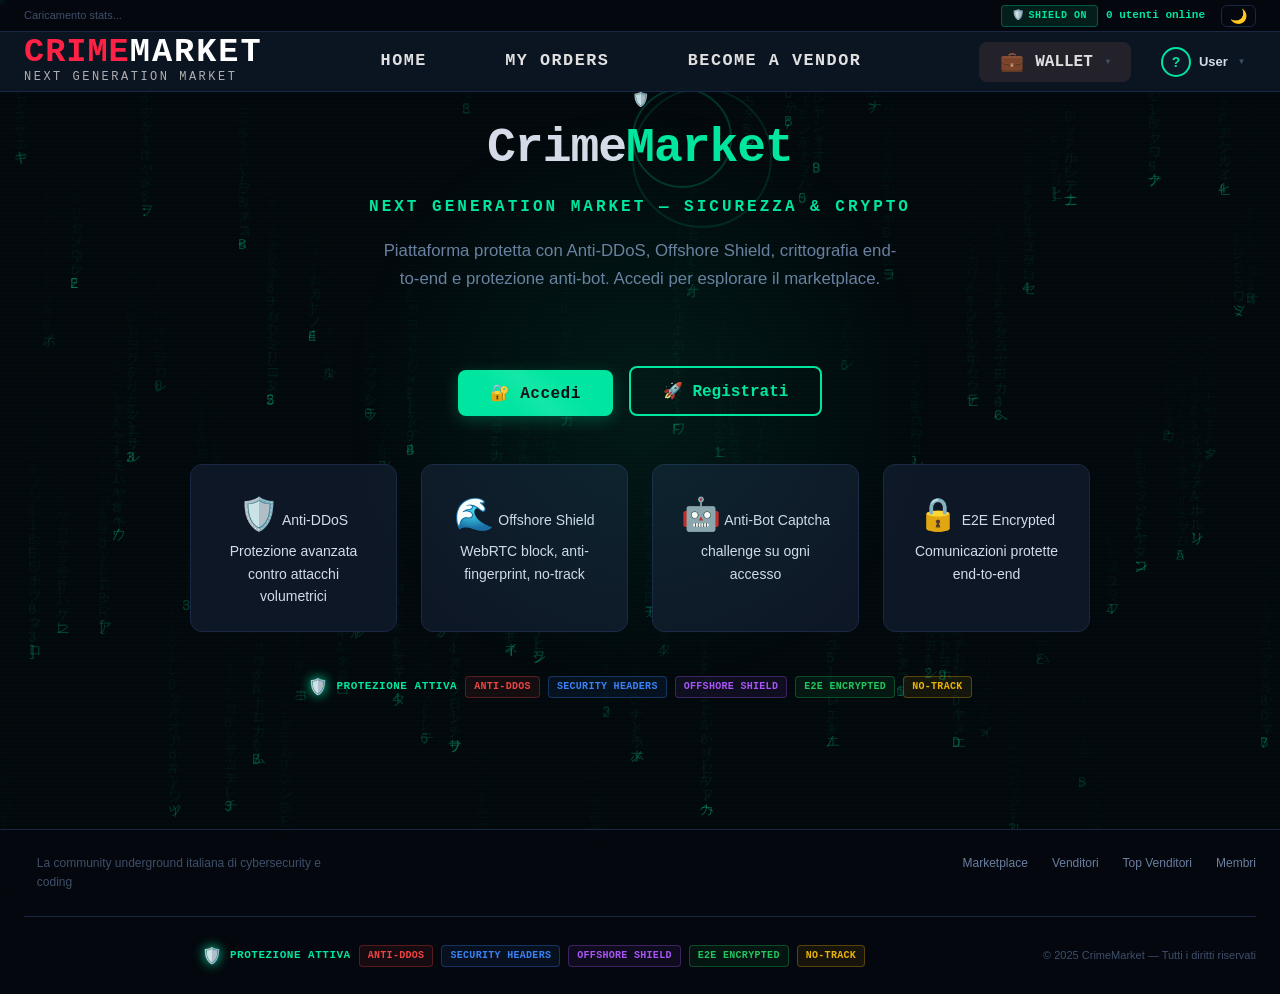
==== commit 4015a39f: "Implement notifications dashboard section and fix styling for modal forms and buttons" ====
--- a/WebApplication1/wwwroot/index.html
+++ b/WebApplication1/wwwroot/index.html
@@ -242,6 +242,17 @@
                         </div>
                     </div>
 
+                    <!-- === NOTIFICATIONS === -->
+                    <div class="dash-section" id="dashSection-notifications" style="display:none">
+                        <div class="dash-section-header" style="display:flex; justify-content:space-between; align-items:center; margin-bottom:1rem;">
+                            <h2 class="dash-section-title" style="margin:0;">🔔 Notifiche</h2>
+                            <button class="btn btn-outline btn-sm" onclick="markAllNotificationsRead()">Segna tutte come lette</button>
+                        </div>
+                        <div id="dashNotificationsList">
+                            <div class="loading">Loading...</div>
+                        </div>
+                    </div>
+
                     <!-- === BLOCK USERS === -->
                     <div class="dash-section" id="dashSection-block" style="display:none">
                         <h2 class="dash-section-title">Block Users</h2>
--- a/WebApplication1/wwwroot/css/style.css
+++ b/WebApplication1/wwwroot/css/style.css
@@ -1692,15 +1692,15 @@
 /* Vendor Apply Modal */
 .vendor-apply-info { background: var(--bg-secondary); border-radius: var(--radius); padding: 1rem; margin-bottom: 1rem; }
 .vendor-apply-info p { font-size: 12px; color: var(--text-secondary); margin-bottom: 0.3rem; }
-.telegram-contacts { display: flex; gap: 0.5rem; margin: 0.5rem 0; }
-.telegram-contacts a { color: var(--accent-cyan); font-weight: 600; font-size: 13px; text-decoration: none; }
-.telegram-contacts a:hover { text-decoration: underline; }
+.telegram-contacts { display: flex; gap: 0.5rem; margin: 0.5rem 0; width: 100%; }
+.telegram-contacts a { text-decoration: none; flex: 1; text-align: center; color: #000 !important; }
+.telegram-contacts a:hover { text-decoration: none; opacity: 0.9; }
 .form-row { display: flex; gap: 0.5rem; }
 .form-row > * { flex: 1; }
 
 /* Btn accents */
-.btn-accent { background: var(--accent-cyan); color: var(--bg-primary); border: none; }
-.btn-accent:hover { background: #00b8d9; }
+.btn-accent { background: var(--accent-cyan); color: #000; font-weight: 700; border: none; }
+.btn-accent:hover { background: #00b8d9; color: #000; }
 .btn-danger { background: var(--danger); color: #fff; border: none; }
 .btn-danger:hover { background: #d41c38; }
 
@@ -2084,6 +2084,23 @@
     letter-spacing: 0.5px;
 }
 .modal form { display: flex; flex-direction: column; gap: 0.9rem; }
+.modal form input, .modal form textarea, .modal form select {
+    width: 100%;
+    padding: 0.8rem 1rem;
+    background: var(--bg-input);
+    border: 1px solid var(--border);
+    border-radius: var(--radius-sm);
+    color: var(--text-primary);
+    font-size: 13px;
+    font-family: inherit;
+    transition: all 0.2s;
+    outline: none;
+    box-sizing: border-box;
+}
+.modal form input:focus, .modal form textarea:focus, .modal form select:focus {
+    border-color: var(--accent);
+    box-shadow: 0 0 0 3px rgba(0, 229, 160, 0.15);
+}
 
 /* Auth modal enhancements */
 .auth-icon {
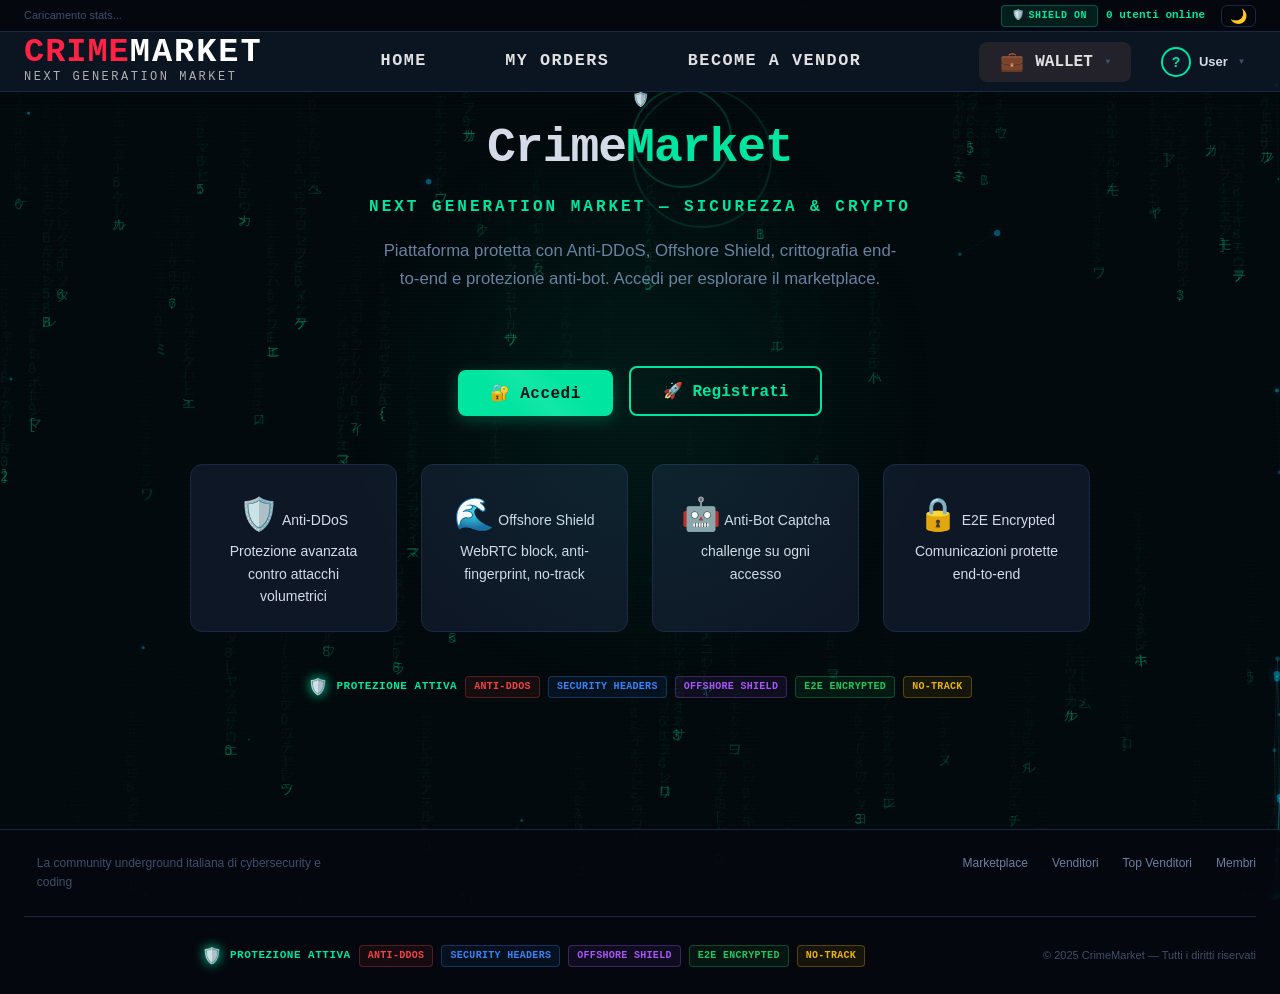
==== commit 4dcea53f: "Redesign marketplace: category sidebar, improved cards, search filters, new categories (Cracking/Spa" ====
--- a/WebApplication1/wwwroot/index.html
+++ b/WebApplication1/wwwroot/index.html
@@ -376,9 +376,35 @@
                 <button class="btn btn-outline" onclick="navigate('myListings')" id="myListingsBtn" style="display:none">📦 I Miei Annunci</button>
                 <button class="btn btn-outline" onclick="navigate('dashboard'); showDashSection('orders'); return false;" id="myOrdersBtn" style="display:none">📋 I Miei Ordini</button>
             </div>
-            <div class="marketplace-filters" id="marketplaceFilters"></div>
-            <div class="marketplace-grid" id="marketplaceGrid"></div>
-            <div class="pagination" id="marketplacePagination"></div>
+            <div class="marketplace-layout">
+                <aside class="market-sidebar" id="marketSidebar">
+                    <div class="market-sidebar-title">Categorie</div>
+                    <div class="market-cat-list" id="marketCatList">
+                        <div class="loading">Loading...</div>
+                    </div>
+                </aside>
+                <div class="market-main-content">
+                    <div class="market-filter-bar">
+                        <div class="market-type-pills">
+                            <button class="filter-btn active" id="filterAll" onclick="setMarketType(null)">Tutti</button>
+                            <button class="filter-btn" id="filterDigital" onclick="setMarketType('Digital')">🖥️ Digitale</button>
+                            <button class="filter-btn" id="filterPhysical" onclick="setMarketType('Physical')">📦 Fisico</button>
+                            <button class="filter-btn" id="filterService" onclick="setMarketType('Service')">⚙️ Servizio</button>
+                        </div>
+                        <div class="market-search-box">
+                            <input type="text" id="marketSearchInput" placeholder="Cerca annunci..." onkeydown="if(event.key==='Enter'){marketSearch=this.value;marketPage=1;loadMarketplace()}">
+                        </div>
+                        <select class="market-sort-select" id="marketSortSelect" onchange="marketSort=this.value;marketPage=1;loadMarketplace()">
+                            <option value="">Ordina per</option>
+                            <option value="newest">Più recenti</option>
+                            <option value="price_asc">Prezzo ↑</option>
+                            <option value="price_desc">Prezzo ↓</option>
+                        </select>
+                    </div>
+                    <div class="marketplace-grid" id="marketplaceGrid"></div>
+                    <div class="pagination" id="marketplacePagination"></div>
+                </div>
+            </div>
         </div>
 
         <!-- Listing Detail -->
--- a/WebApplication1/wwwroot/css/style.css
+++ b/WebApplication1/wwwroot/css/style.css
@@ -1423,6 +1423,135 @@
     display: flex; gap: 0.5rem; flex-wrap: wrap; margin: 1rem 0;
 }
 .market-actions .btn { font-size: 12px; }
+
+/* === Category Sidebar === */
+.marketplace-layout {
+    display: flex;
+    gap: 1.2rem;
+    align-items: flex-start;
+}
+.market-sidebar {
+    width: 220px;
+    min-width: 220px;
+    background: var(--bg-card);
+    border: 1px solid var(--border);
+    border-radius: var(--radius);
+    overflow: hidden;
+    position: sticky;
+    top: 80px;
+}
+.market-sidebar-title {
+    font-size: 12px;
+    font-weight: 700;
+    text-transform: uppercase;
+    letter-spacing: 0.5px;
+    color: var(--text-secondary);
+    padding: 0.8rem 1rem 0.5rem;
+    border-bottom: 1px solid var(--border);
+}
+.market-cat-list {
+    max-height: 65vh;
+    overflow-y: auto;
+}
+.market-cat-item {
+    display: flex;
+    align-items: center;
+    gap: 0.5rem;
+    padding: 0.5rem 1rem;
+    font-size: 13px;
+    color: var(--text-secondary);
+    cursor: pointer;
+    transition: all 0.15s;
+    border-left: 2px solid transparent;
+}
+.market-cat-item:hover {
+    background: rgba(0,229,160,0.04);
+    color: var(--text-primary);
+}
+.market-cat-item.active {
+    background: rgba(0,229,160,0.08);
+    color: var(--accent);
+    border-left-color: var(--accent);
+    font-weight: 600;
+}
+.market-cat-item.parent {
+    font-weight: 700;
+    font-size: 12px;
+    text-transform: uppercase;
+    letter-spacing: 0.3px;
+    color: var(--text-primary);
+    padding-top: 0.7rem;
+    margin-top: 0.2rem;
+    border-top: 1px solid var(--border);
+}
+.market-cat-item.parent:first-child { border-top: none; margin-top: 0; }
+.market-cat-item.child {
+    padding-left: 1.6rem;
+    font-size: 12px;
+}
+.market-cat-count {
+    margin-left: auto;
+    font-size: 10px;
+    background: var(--bg-secondary);
+    padding: 1px 6px;
+    border-radius: 8px;
+    color: var(--text-muted);
+    font-weight: 600;
+}
+.market-main-content {
+    flex: 1;
+    min-width: 0;
+}
+
+/* === Filters === */
+.market-filter-bar {
+    display: flex;
+    gap: 0.5rem;
+    margin-bottom: 1rem;
+    flex-wrap: wrap;
+    align-items: center;
+}
+.market-search-box {
+    flex: 1;
+    min-width: 200px;
+    position: relative;
+}
+.market-search-box input {
+    width: 100%;
+    padding: 0.55rem 0.8rem 0.55rem 2.2rem;
+    background: var(--bg-input);
+    border: 1px solid var(--border);
+    border-radius: var(--radius-sm);
+    color: var(--text-primary);
+    font-size: 13px;
+    outline: none;
+    transition: border-color 0.2s;
+}
+.market-search-box input:focus { border-color: var(--accent); }
+.market-search-box::before {
+    content: '🔍';
+    position: absolute;
+    left: 0.7rem;
+    top: 50%;
+    transform: translateY(-50%);
+    font-size: 12px;
+    pointer-events: none;
+}
+.market-sort-select {
+    padding: 0.55rem 0.8rem;
+    background: var(--bg-input);
+    border: 1px solid var(--border);
+    border-radius: var(--radius-sm);
+    color: var(--text-primary);
+    font-size: 12px;
+    cursor: pointer;
+    outline: none;
+}
+.market-sort-select:focus { border-color: var(--accent); }
+.market-type-pills {
+    display: flex;
+    gap: 0.3rem;
+}
 .market-filter-row { display: flex; gap: 0.3rem; flex-wrap: wrap; margin-bottom: 0.5rem; }
 .market-search-row { display: flex; gap: 0.3rem; margin-bottom: 1rem; }
 .market-search-row input { flex: 1; }
@@ -1433,47 +1562,82 @@
 }
 .marketplace-grid {
     display: grid;
-    grid-template-columns: repeat(auto-fill, minmax(280px, 1fr));
-    gap: 0.8rem;
-}
+    grid-template-columns: repeat(auto-fill, minmax(260px, 1fr));
+    gap: 1rem;
+}
+
+/* === Marketplace Cards (Professional) === */
 .marketplace-card {
     background: var(--bg-card);
     border: 1px solid var(--border);
     border-radius: var(--radius);
     padding: 0;
-    transition: all 0.25s;
+    transition: all 0.25s cubic-bezier(0.4, 0, 0.2, 1);
     display: flex;
     flex-direction: column;
     cursor: pointer;
     overflow: hidden;
-}
-.marketplace-card:hover { border-color: var(--accent); box-shadow: var(--shadow-glow); transform: translateY(-2px); }
-.marketplace-card-img { width: 100%; height: 160px; overflow: hidden; }
-.marketplace-card-img img { width: 100%; height: 100%; object-fit: cover; }
+    position: relative;
+}
+.marketplace-card:hover {
+    border-color: var(--accent);
+    box-shadow: 0 8px 32px rgba(0,229,160,0.1), 0 0 0 1px rgba(0,229,160,0.1);
+    transform: translateY(-3px);
+}
+.marketplace-card-img { width: 100%; height: 160px; overflow: hidden; position: relative; }
+.marketplace-card-img img { width: 100%; height: 100%; object-fit: cover; transition: transform 0.3s; }
+.marketplace-card:hover .marketplace-card-img img { transform: scale(1.05); }
+.marketplace-card-badge {
+    position: absolute;
+    top: 8px;
+    right: 8px;
+    padding: 3px 8px;
+    border-radius: 4px;
+    font-size: 10px;
+    font-weight: 700;
+    text-transform: uppercase;
+    letter-spacing: 0.3px;
+    backdrop-filter: blur(8px);
+}
+.marketplace-card-badge.digital { background: rgba(0,212,255,0.85); color: #000; }
+.marketplace-card-badge.physical { background: rgba(249,115,22,0.85); color: #000; }
+.marketplace-card-badge.service { background: rgba(168,85,247,0.85); color: #fff; }
+.marketplace-card-body {
+    padding: 0.9rem 1rem;
+    flex: 1;
+    display: flex;
+    flex-direction: column;
+    gap: 0.4rem;
+}
 .marketplace-card-header {
     display: flex;
     justify-content: space-between;
     align-items: flex-start;
-    padding: 0.8rem 1rem 0;
+    gap: 0.5rem;
 }
 .marketplace-card-title {
     font-weight: 700;
     font-size: 14px;
     color: var(--text-primary);
     flex: 1;
+    display: -webkit-box;
+    -webkit-line-clamp: 2;
+    -webkit-box-orient: vertical;
     overflow: hidden;
-    text-overflow: ellipsis;
-    white-space: nowrap;
+    line-height: 1.3;
 }
 .marketplace-card-price {
     font-family: 'JetBrains Mono', monospace;
     font-weight: 700;
     color: var(--accent-yellow);
     white-space: nowrap;
-    font-size: 13px;
+    font-size: 14px;
+    background: rgba(255,187,51,0.1);
+    padding: 2px 8px;
+    border-radius: 4px;
 }
 .marketplace-card-tags {
-    display: flex; gap: 0.3rem; padding: 0.3rem 1rem; flex-wrap: wrap;
+    display: flex; gap: 0.3rem; flex-wrap: wrap;
 }
 .marketplace-card-type {
     font-size: 10px;
@@ -1488,6 +1652,11 @@
 .marketplace-card-delivery {
     font-size: 10px; padding: 2px 8px; border-radius: 3px;
     background: rgba(0,229,160,0.1); color: var(--accent-dim);
+}
+.marketplace-card-category {
+    font-size: 10px; padding: 2px 8px; border-radius: 3px;
+    background: rgba(78,140,255,0.12); color: var(--accent-blue, #4e8cff);
+    font-weight: 600;
 }
 .marketplace-card-desc {
     font-size: 12px;
@@ -1496,7 +1665,7 @@
     -webkit-line-clamp: 2;
     -webkit-box-orient: vertical;
     overflow: hidden;
-    padding: 0 1rem;
+    line-height: 1.5;
 }
 .marketplace-card-footer {
     display: flex;
@@ -1505,11 +1674,17 @@
     font-size: 11px;
     color: var(--text-muted);
     margin-top: auto;
-    padding: 0.5rem 1rem 0.8rem;
+    padding: 0.6rem 1rem;
     border-top: 1px solid var(--border);
-}
-.marketplace-card-seller { color: var(--accent); font-weight: 600; cursor: pointer; }
+    background: rgba(0,0,0,0.15);
+}
+.marketplace-card-seller {
+    color: var(--accent); font-weight: 600; cursor: pointer;
+    display: flex; align-items: center; gap: 0.3rem;
+}
+.marketplace-card-seller:hover { text-decoration: underline; }
 .marketplace-card-stock { font-size: 11px; }
+.marketplace-card-stock.out { color: var(--danger); font-weight: 600; }
 
 /* Marketplace Pagination */
 .marketplace-pagination { display: flex; gap: 0.3rem; justify-content: center; margin-top: 1rem; }
@@ -2734,6 +2909,9 @@
     .profile-header { flex-direction: column; align-items: center; text-align: center; }
     .profile-stats-row { justify-content: center; }
 
+    .marketplace-layout { flex-direction: column; }
+    .market-sidebar { width: 100%; min-width: unset; position: static; }
+    .market-cat-list { max-height: 200px; }
     .marketplace-grid { grid-template-columns: 1fr; }
     .order-detail-grid { grid-template-columns: 1fr; }
     .vendor-profile-header { flex-direction: column; text-align: center; }
